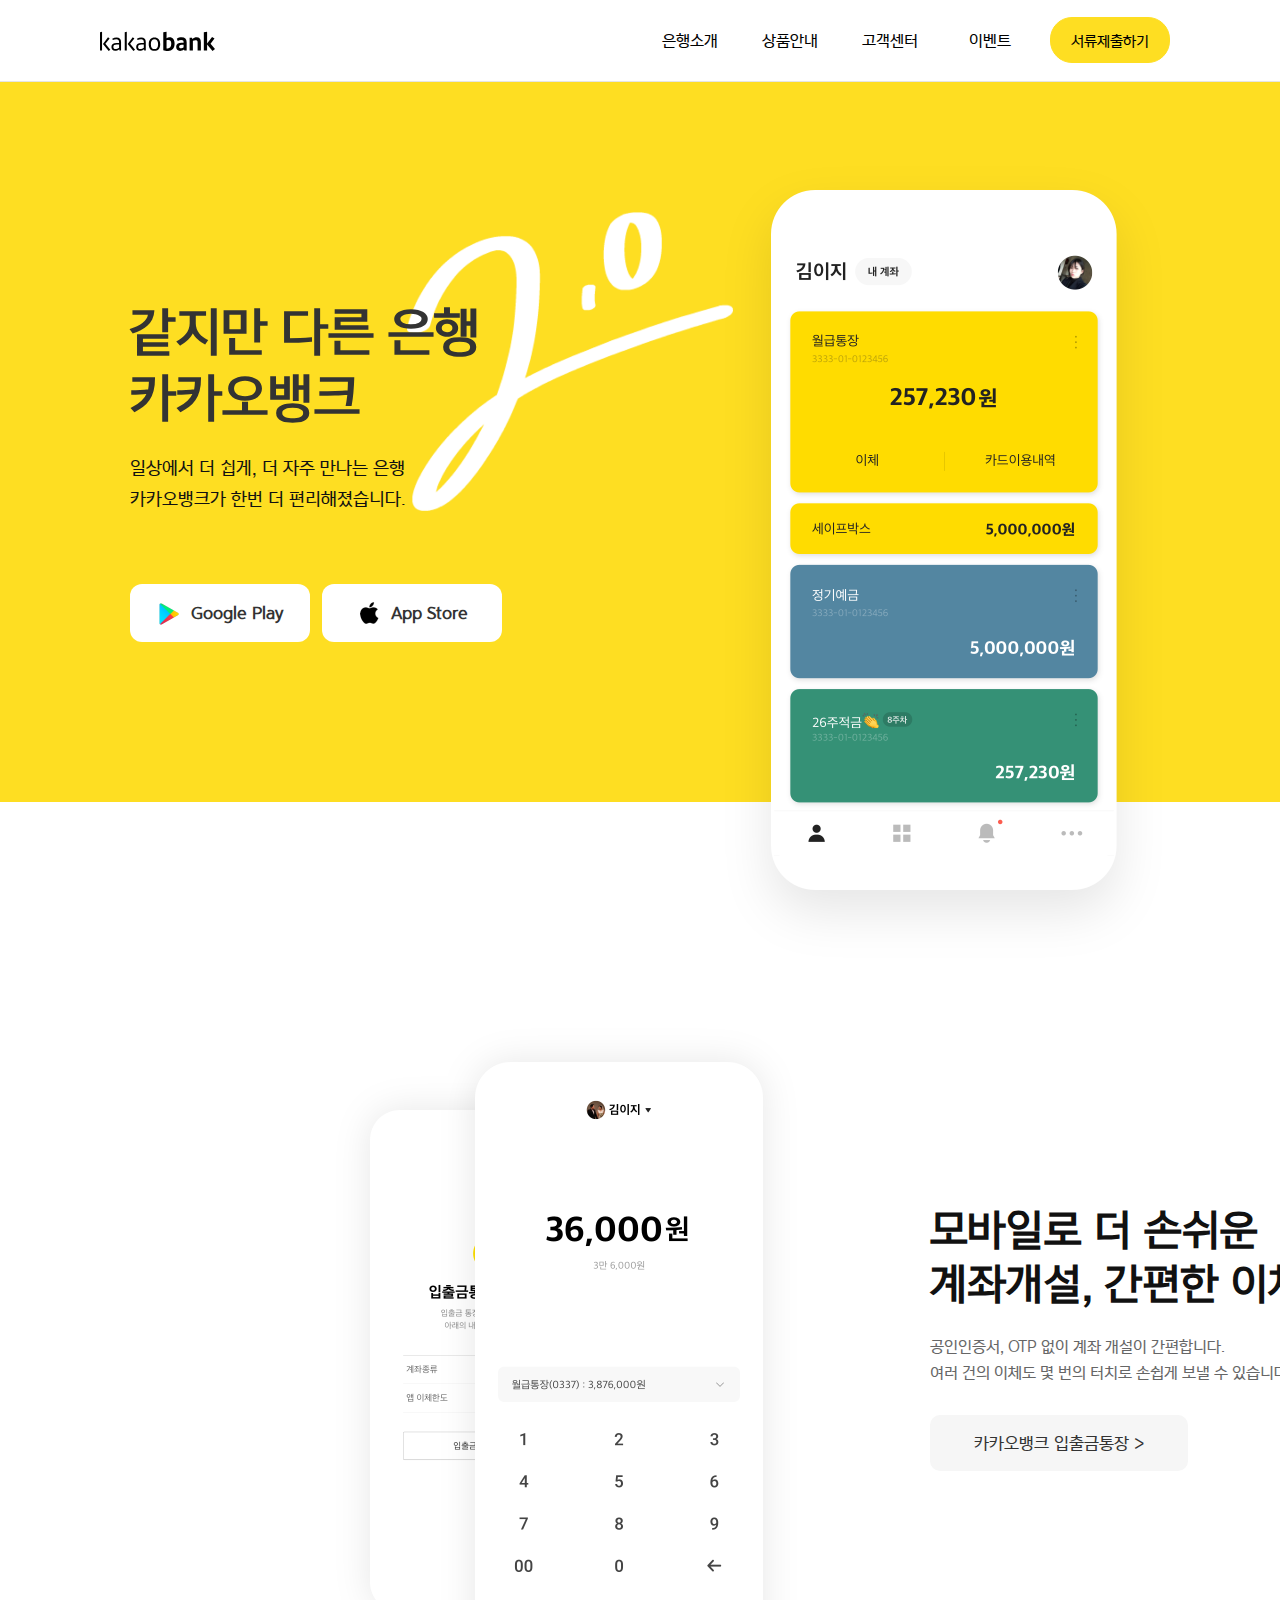
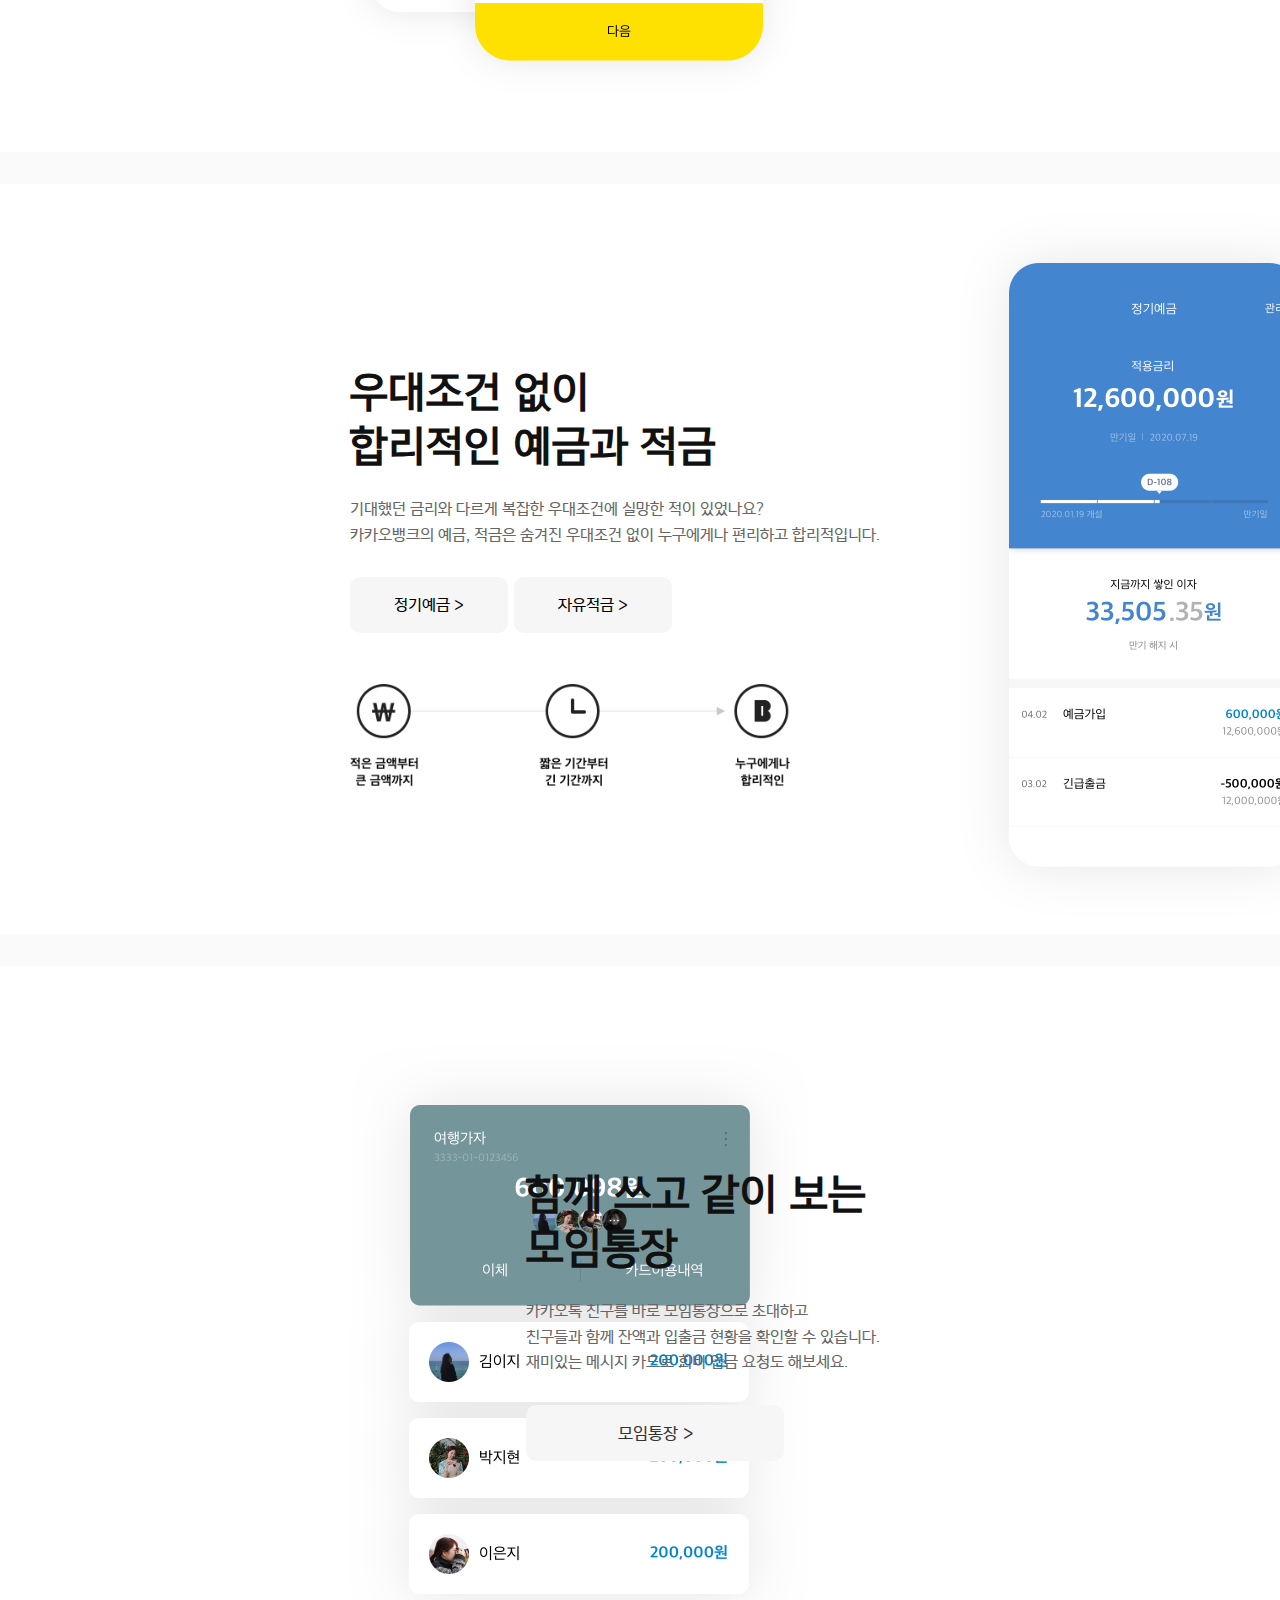
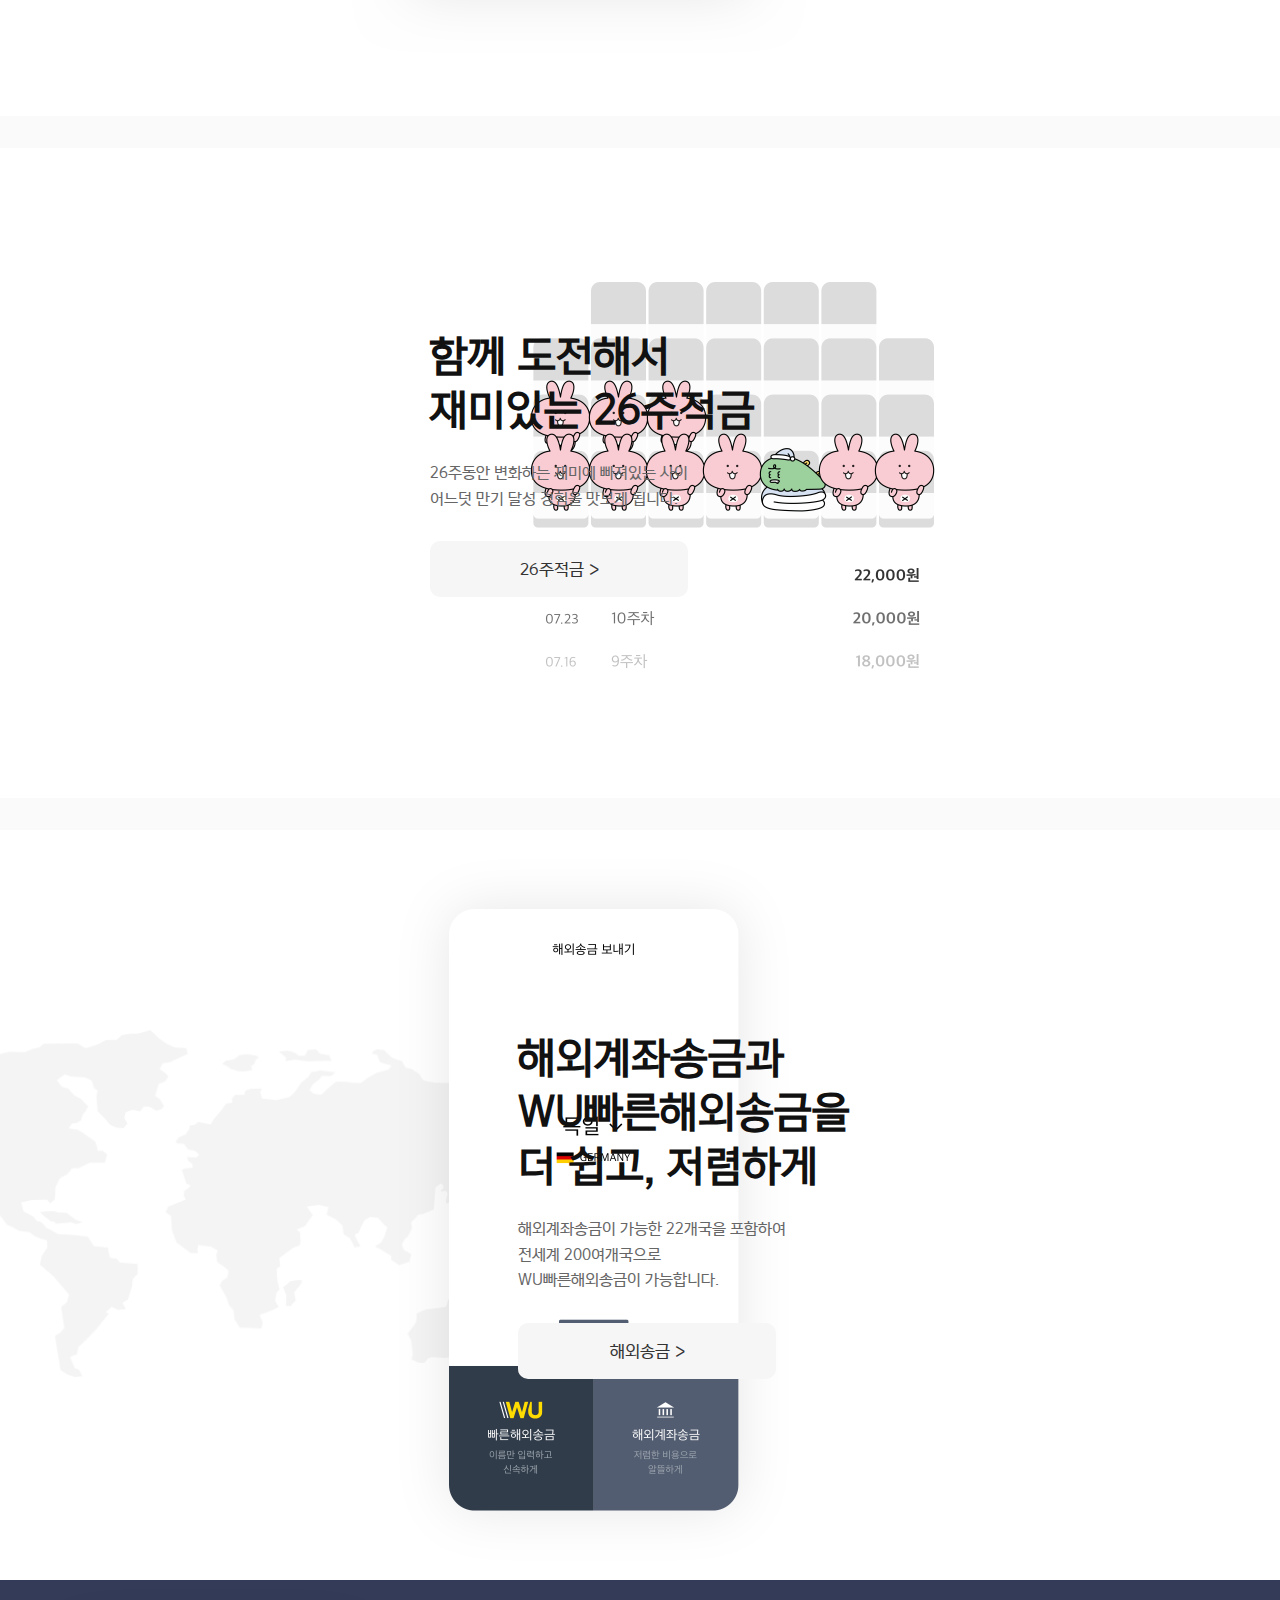
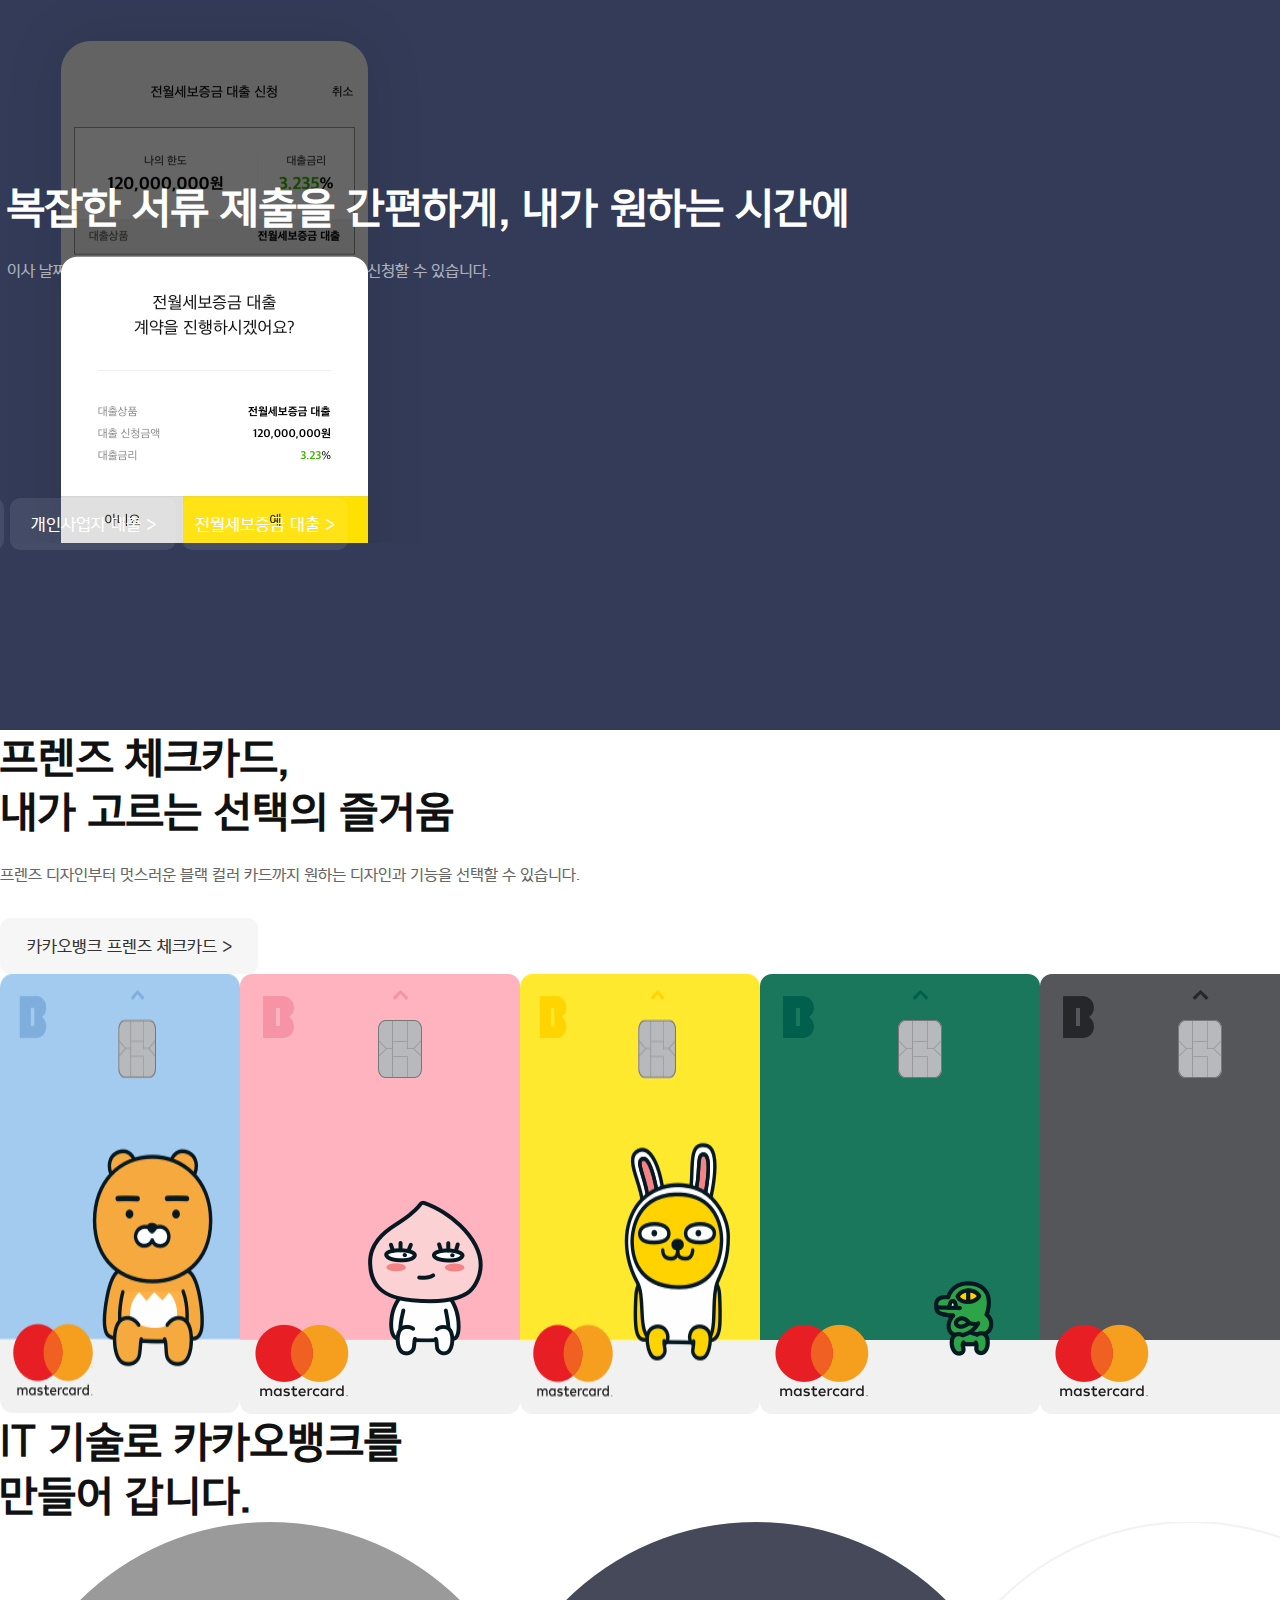
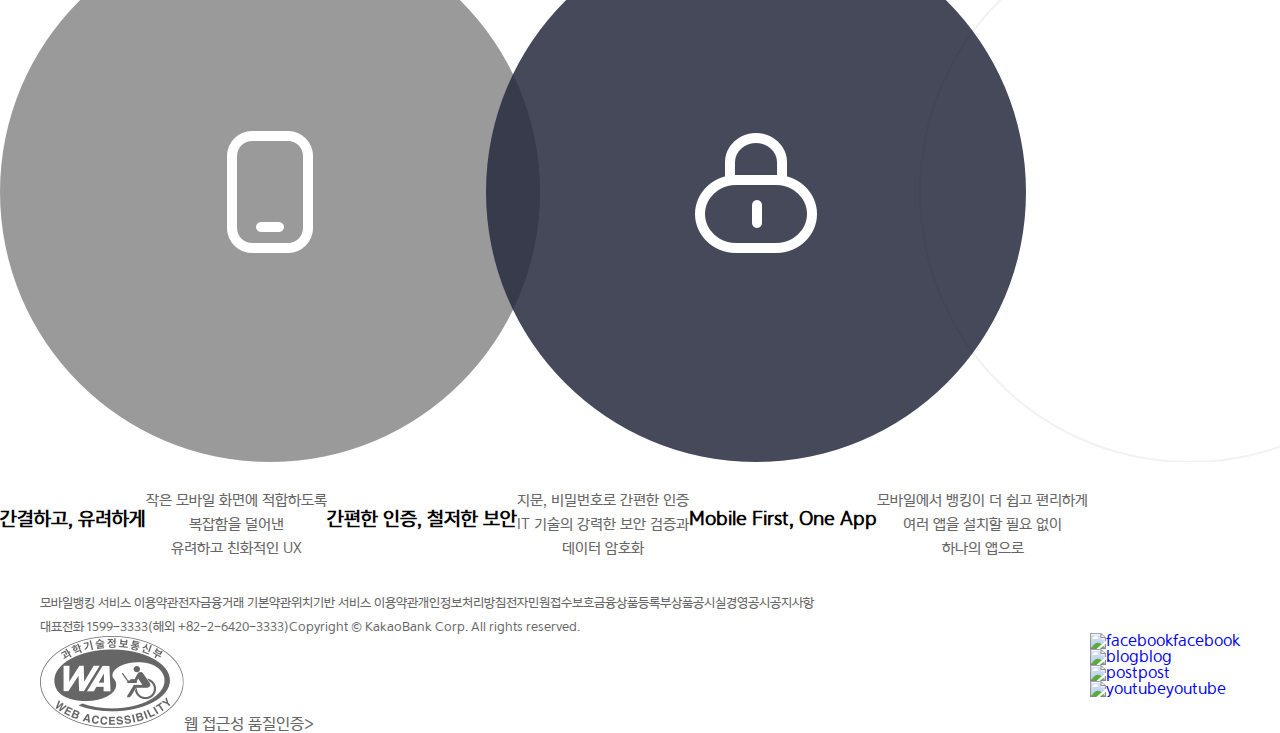
==== html/index.html @ 6266c644 "Edit intro style" ====
<!DOCTYPE html>
<html lang="ko">

<head>
  <meta charset="UTF-8" />
  <title>카카오뱅크</title>

  <meta name="author" content="H0" />
  <meta name="description" content="같지만 다른 은행 카카오뱅크" />
  <meta name="viewport"
    content="width=device-width, initial-scale=1.0, user-scalable=no, maximum-scale=1.0, minimum-scale=1.0" />
  <meta http-equiv="X-UA-Compatible" content="ie-edge" />

  <!-- http://ogp.me/ -->
  <!-- https://developer.twitter.com/en/docs/tweets/optimize-with-cards/guides/getting-started.html -->

  <link rel="icon" href="https://kakaobank.com/static/images/favicon/B16.gif" />
  <link rel="apple-touch-icon" href="https://kakaobank.com/static/images/favicon/B120.gif" />

  <link rel="stylesheet" href="../css/reset.css" />
  <link rel="stylesheet" href="../css/main.css" />
  <link rel="stylesheet" href="../css/font.css" />
</head>

<body>
  <div class="body--container">
    <!-- HEADER -->
    <header>
      <div class="header-wrap">
        <div class="menu-group">
          <div class="logo float--left">
            <a href="https://www.kakaobank.com/">kakaobank</a>
          </div>
          <ul class="main-menu float--right">
            <li>
              <a href="https://www.kakaobank.com/Corp/About/Identity">은행소개</a>
            </li>
            <li>
              <a href="https://www.kakaobank.com/products/withdrawal">상품안내</a>
            </li>
            <li>
              <a href="https://www.kakaobank.com/Help/Guide/Faq">고객센터</a>
            </li>
            <li><a href="https://www.kakaobank.com/events">이벤트</a></li>
            <li class="submit-btn"><a href="#">서류제출하기</a></li>
          </ul>
        </div>
      </div>
    </header>

    <!-- VISUAL -->

    <section class="section section-visual">
      <div class="intro">
        <div class="intro1">
          <div class="intro1-wrap">
            <img class="intro1-img" src="../img/main-bg2.png" alt="같지만 다른 은행 카카오뱅크" />
            <div class="intro1-content">
              <h2 class="intro-title">같지만 다른 은행<br />카카오뱅크</h2>
              <p class="intro-description">
                일상에서 더 쉽게, 더 자주 만나는 은행<br />카카오뱅크가 한번
                더 편리해졌습니다.
              </p>
              <div class="intro1-btn-box">
                <a target="_blank" href="https://play.google.com/store/apps/details?id=com.kakaobank.channel"><span
                    class="googleplay-icon"></span>Google Play</a>
                <a target="_blank" href="https://apps.apple.com/kr/app/id1258016944"><span
                    class="appstore-icon"></span>App Store</a>
              </div>
            </div>
          </div>
        </div>

        <div class="intro2">
          <div class="intro2-wrap">
            <img class="intro2-img" src="../img/main-withdrawal.png" alt="모바일로 더 손쉬운 계좌개설, 간편한 이체" />
            <div class="intro2-content">
              <h2 class="intro-title">
                모바일로 더 손쉬운<br />계좌개설, 간편한 이체
              </h2>
              <p class="intro-description">
                공인인증서, OTP 없이 계좌 개설이 간편합니다.<br />여러 건의
                이체도 몇 번의 터치로 손쉽게 보낼 수 있습니다.
              </p>
              <div class="info-btn">
                <a href="https://www.kakaobank.com/products/withdrawal">카카오뱅크 입출금통장 ></a>
              </div>
            </div>
          </div>
          <div class="intro-divider"></div>
        </div>

        <div class="intro3">
          <div class="intro3-wrap">
            <img class="intro3-img1" src="../img/main-savings.png" alt="우대조건 없이 합리적인 예금과 적금" />
            <img class="intro3-img2" src="../img/main-savings-money.png" alt="누구에게나 합리적인" />
            <div class="intro3-content">
              <h2 class="intro-title">우대조건 없이<br />합리적인 예금과 적금</h2>
              <p class="intro-description">
                기대했던 금리와 다르게 복잡한 우대조건에 실망한 적이 있었나요?<br />카카오뱅크의
                예금, 적금은 숨겨진 우대조건 없이 누구에게나 편리하고
                합리적입니다.
              </p>
              <div class="intro3-btn-box">
                <div class="info-btn intro3-btn">
                  <a href="https://www.kakaobank.com/products/deposit">정기예금 ></a>
                </div>
                <div class="info-btn intro3-btn">
                  <a href="https://www.kakaobank.com/products/savings">자유적금 ></a>
                </div>
              </div>
            </div>

          </div>
          <div class="intro-divider"></div>
        </div>

        <div class="intro4">
          <div class="intro4-wrap">
            <img class="intro4-img" src="../img/main-moim.png" alt="함께 쓰고 같이 보는 모임통장" />
            <div class="intro4-content">
              <h2 class="intro-title">함께 쓰고 같이 보는<br />모임통장</h2>
              <p class="intro-description">
                카카오톡 친구를 바로 모임통장으로 초대하고<br />
                친구들과 함께 잔액과 입출금 현황을 확인할 수 있습니다.<br />
                재미있는 메시지 카드로 회비 입금 요청도 해보세요.
              </p>
              <div class="info-btn">
                <a href="https://www.kakaobank.com/products/moim">모임통장 ></a>
              </div>
            </div>
          </div>
          <div class="intro-divider"></div>
        </div>

        <div class="intro5">
          <div class="intro5-wrap">
            <img class="intro5-img" src="../img/main-26weeks.png" alt="함께 도전해서 재미있는 26주적금" />
            <div class="intro5-content">
              <h2 class="intro-title">함께 도전해서<br />재미있는 26주적금</h2>
              <p class="intro-description">
                26주동안 변화하는 재미에 빠져있는 사이<br />어느덧 만기 달성
                경험을 맛보게 됩니다.
              </p>
              <div class="info-btn">
                <a href="https://www.kakaobank.com/products/savings">26주적금 ></a>
              </div>
            </div>
          </div>
          <div class="intro-divider"></div>
        </div>

        <div class="intro6">
          <div class="intro6-wrap">
            <img class="intro6-img1" src="../img/home_map.png" alt="세계지도" />
            <img class="intro6-img2" src="../img/main-foreignRemittance.png" alt="해외계좌송금" />
            <div class="intro6-content">
              <h2 class="intro-title">
                해외계좌송금과<br />WU빠른해외송금을<br />더 쉽고, 저렴하게
              </h2>
              <p class="intro-description">
                해외계좌송금이 가능한 22개국을 포함하여<br />전세계
                200여개국으로<br />
                WU빠른해외송금이 가능합니다.
              </p>
              <div class="info-btn">
                <a href="https://www.kakaobank.com/products/foreignRemittanceSend">해외송금 ></a>
              </div>
            </div>
          </div>
        </div>

        <div class="intro7">
          <div class="intro7-wrap">
            <img class="intro7-img" src="../img/main-loan.png" alt="복잡한 서류 제출을 간편하게, 내가 원하는 시간에" />
            <div class="intro7-content">
              <h2 class="intro-title">
                복잡한 서류 제출을 간편하게, 내가 원하는 시간에
              </h2>
              <p class="intro-description">
                이사 날짜가 주말이나 공휴일이어도 전월세보증금 대출을 신청할 수
                있습니다.
              </p>
              <div class="intro7-btn-box">
                <div class="info-btn intro7-btn">
                  <a href="https://www.kakaobank.com/products/creditLine">마이너스 통장대출 ></a>
                </div>
                <div class="info-btn intro7-btn">
                  <a href="https://www.kakaobank.com/products/creditLoan">신용대출 ></a>
                </div>
                <div class="info-btn intro7-btn">
                  <a href="https://www.kakaobank.com/products/sohoLoan">개인사업자 대출 ></a>
                </div>
                <div class="info-btn intro7-btn">
                  <a href="https://www.kakaobank.com/products/leaseLoan">전월세보증금 대출 ></a>
                </div>
              </div>
            </div>

          </div>
        </div>

        <div class="intro8">
          <div class="intro8-wrap">
            <div class="intro8-content">
              <h2 class="intro-title">
                프렌즈 체크카드,<br />내가 고르는 선택의 즐거움
              </h2>
              <p class="intro-description">
                프렌즈 디자인부터 멋스러운 블랙 컬러 카드까지 원하는 디자인과
                기능을 선택할 수 있습니다.
              </p>
              <div class="info-btn">
                <a href="https://www.kakaobank.com/products/checkcard">카카오뱅크 프렌즈 체크카드 ></a>
              </div>
            </div>
            <div class="intro8-img-box">
              <img class="intro8-img1" src="../img/card-1.png" alt="카카오뱅크 프렌즈 체크카드1" />
              <img class="intro8-img2" src="../img/card-2.png" alt="카카오뱅크 프렌즈 체크카드2" />
              <img class="intro8-img3" src="../img/card-3.png" alt="카카오뱅크 프렌즈 체크카드3" />
              <img class="intro8-img4" src="../img/card-4.png" alt="카카오뱅크 프렌즈 체크카드4" />
              <img class="intro8-img5" src="../img/card-5.png" alt="카카오뱅크 프렌즈 체크카드5" />
            </div>
          </div>
        </div>

        <div class="intro9">
          <h2 class="intro-title">
            IT 기술로 카카오뱅크를<br />만들어 갑니다.
          </h2>
          <img src="../img/home_it.png" alt="카카오뱅크 IT 기술" />
          <div class="intro9-content">
            <h3 class="intro-subtitle">간결하고, 유려하게</h3>
            <p>
              작은 모바일 화면에 적합하도록<br />복잡함을 덜어낸<br />유려하고
              친화적인 UX
            </p>
            <h3 class="intro-subtitle">간편한 인증, 철저한 보안</h3>
            <p>
              지문, 비밀번호로 간편한 인증<br />IT 기술의 강력한 보안
              검증과<br />데이터 암호화
            </p>
            <h3 class="intro-subtitle">Mobile First, One App</h3>
            <p>
              모바일에서 뱅킹이 더 쉽고 편리하게<br />여러 앱을 설치할 필요
              없이<br />하나의 앱으로
            </p>
          </div>
        </div>
      </div>
    </section>

    <!-- FOOTER -->
    <footer class="section">
      <div class="inner">
        <ul class="policy">
          <li>
            <a href="https://www.kakaobank.com/Corp/Policy/Service">모바일뱅킹 서비스 이용약관</a>
          </li>
          <li>
            <a href="https://www.kakaobank.com/Corp/Policy/EBanking">전자금융거래 기본약관</a>
          </li>
          <li>
            <a href="https://www.kakaobank.com/Corp/Policy/LocationService">위치기반 서비스 이용약관</a>
          </li>
          <li>
            <a href="https://www.kakaobank.com/Corp/Policy/Privacy/ManagementPolicy">개인정보처리방침</a>
          </li>
          <li>
            <a href="https://www.kakaobank.com/Help/ConsumerProtection/OnlineComplaints/Ask">전자민원접수</a>
          </li>
          <li>
            <a href="https://www.kakaobank.com/Corp/Policy/ProtectedFinancial">보호금융상품등록부</a>
          </li>
          <li>
            <a href="https://www.kakaobank.com/Help/Documents/ProductDeclaration/Manual">상품공시실</a>
          </li>
          <li>
            <a href="https://www.kakaobank.com/Corp/IR/Announcement/Business/pages/1">경영공시</a>
          </li>
          <li>
            <a href="https://www.kakaobank.com/Corp/News/Notices/pages/1">공지사항</a>
          </li>
        </ul>
        <ul class="contact">
          <li>대표전화 1599-3333</li>
          <li>(해외 +82-2-6420-3333)</li>
          <li>Copyright © KakaoBank Corp. All rights reserved.</li>
        </ul>

        <img src="../img/webaccessibility.png" alt="웹 접근성 품질인증" />웹
        접근성 품질인증>

        <div class="access-sns float--right">
          <ul class="access">
            <li>
              <a href="https://www.facebook.com/kakaobank.official"><img src="" alt="facebook" />facebook</a>
            </li>
            <li>
              <a href="https://blog.kakaobank.com/"><img src="" alt="blog" />blog</a>
            </li>
            <li>
              <a href="https://post.naver.com/my.nhn?memberNo=37255644&navigationType=push"><img src=""
                  alt="post" />post</a>
            </li>
            <li>
              <a href="https://www.youtube.com/kakaobank"><img src="" alt="youtube" />youtube</a>
            </li>
        </div>
        </ul>
      </div>
    </footer>
  </div>
</body>

</html>
---- css/main.css ----
/* COMMON */
html,
body {
    font-family: "Yoon 윤고딕", "sans-serif";
}

.body--container {
    font-size: 15px;
    font-weight: 400;
    color: #666;
}

a {
    text-decoration: none;
    cursor: pointer;
}

a:hover {
    text-decoration: underline;
}

/* FLOAT */

.float--left {
    float: left;
}

.float--right {
    float: right;
}

/* SECTION & INNER */
.section {
    position: relative;
}

.section .inner {
    max-width: 1200px;
    margin: 0 auto;
    box-sizing: border-box;
    position: relative;
}

/* BUTTON */

.info-btn a {
    background-color: #f6f6f6;
    width: 258px;
    height: 56px;
    font-size: 16px;
    line-height: 56px;
    border-radius: 10px;
    display: flex;
    align-items: center;
    justify-content: center;
    margin-top: 30px;
}

/* HEADER */
header {
    width: 100%;
    background: #fff;
    height: 81px;
    border-bottom: 1px solid rgba(0, 0, 0, 0.1);
}

header .header-wrap {
    height: 80px;
    width: 1080px;
    margin: 0 auto;
}

header .menu-group {}

header .logo {
    line-height: 80px;
}

header .logo a {
    background: url("../img/logo_black.svg") no-repeat;
    display: inline-block;
    width: 116px;
    height: 20px;
    font-size: 0;
    text-indent: -9999px;
    vertical-align: middle;
}

header .main-menu {
    display: flex;
    align-items: center;
    line-height: 44px;
    font-size: 15px;
    vertical-align: middle;
}

.main-menu li {
    display: block;
    padding: 0 10px;
    line-height: 80px;
    min-width: 80px;
    box-sizing: border-box;
    display: inline-block;
    margin: 0 10px;
    font-size: 15px;
    text-align: center;
}

.main-menu li a {
    color: #000;
    vertical-align: middle;
}

.main-menu li.submit-btn {
    display: inline-block;
    line-height: 44px;
    height: 46px;
    font-size: 14px;
    border-radius: 22px;
    padding: 0 20px;
    background: #fede22;
    border: 1px solid #fede22;
}

.main-menu li a:hover {
    text-decoration: underline;
}

/* VISUAL COMMON*/
.section-visual {}

.intro {}

.intro h2 {
    font-size: 40px;
    font-weight: bold;
    line-height: 1.35;
    color: #111;
}

.intro h3 {
    display: block;
    margin: 45px 0 17px;
    font-size: 18px;
    color: #000;
    font-weight: bold;
    text-align: center;
}

.intro p {
    margin-top: 24px;
    font-size: 15px;
    font-weight: 400;
    line-height: 1.7;
    color: #666;
}

.intro a {
    color: #333;
}

.intro-divider {
    width: 100%;
    height: 32px;
    background-color: #fafafa;
}

/* INTRO 1 */

.intro .intro1 {
    background-color: #fede22;
}

.intro .intro1 .intro1-wrap {
    position: relative;
    width: 1200px;
    height: 720px;
    margin: 0 auto;
}

.intro .intro1-img {
    width: 100%;
}

.intro .intro1 .intro1-wrap .intro1-content {
    position: absolute;
    top: 215px;
    left: 90px;
}

.intro .intro1 .intro1-wrap .intro1-content h2 {
    font-size: 49px;
    line-height: 1.35;
    color: #333;
}

.intro .intro1 .intro1-wrap .intro1-content p {
    font-size: 17px;
    line-height: 1.8;
    color: #111;
}

.intro .intro1 .intro1-wrap .intro1-content .intro1-btn-box {
    display: flex;
    margin-top: 70px;
}

.intro .intro1 .intro1-wrap .intro1-content .intro1-btn-box a {
    width: 178px;
    height: 56px;
    border: 1px solid rgba(255, 255, 255, 0.3);
    border-radius: 12px;
    font-size: 16.2px;
    font-weight: bold;
    line-height: 56px;
    color: #333;
    background: #fff;
    text-align: center;
}

.intro .intro1 .intro1-wrap .intro1-content .intro1-btn-box a:nth-of-type(1) {
    margin-right: 12px;
}

.intro .intro1 .intro1-wrap .intro1-content .intro1-btn-box a .googleplay-icon,
.intro .intro1 .intro1-wrap .intro1-content .intro1-btn-box a .appstore-icon {
    display: inline-block;
    background-image: url("../img/img_kabang_sprite.png");
    background-size: 420px 390px;
    width: 24px;
    height: 24px;
    vertical-align: middle;
    margin: -2px 10px 0 0;
}

.intro .intro1 .intro1-wrap .intro1-content .intro1-btn-box a .googleplay-icon {
    background-position: -341px -292px;
}

.intro .intro1 .intro1-wrap .intro1-content .intro1-btn-box a .appstore-icon {
    background-position: -371px -292px;
    margin-top: -4px;
}

/* INTRO 2 */

.intro .intro2 {
    background-color: #fff;
    margin-top: 200px;
}

.intro .intro2-wrap {
    position: relative;
    width: 100%;
    height: 750px;
}

.intro .intro2-img {
    width: 473px;
    height: 678px;
    position: relative;
    left: 330px;
    top: 20px;
}

.intro .intro2-content {
    position: relative;
    top: -480px;
    left: 930px;
}

/* INTRO 3 */

.intro .intro3 {
    background-color: #fff;
}

.intro .intro3-wrap {
    position: relative;
    width: 100%;
    height: 750px;
}

.intro .intro3-img1 {
    position: absolute;
    width: 409px;
    height: 722px;
    top: 20px;
    left: 950px;
}

.intro .intro3-img2 {
    position: absolute;
    width: 440px;
    left: 350px;
    top: 500px;
}

.intro .intro3-content {
    position: absolute;
    top: 180px;
    left: 350px;
}

.intro3-btn-box {
    display: flex;
}

.intro3-btn a {
    width: 158px;
    height: 56px;
    margin-right: 6px;
    border-radius: 10px;
    background-color: #f6f6f6;
    font-size: 15px;
    line-height: 56px;
    color: #000;
    text-align: center;
}

/* INTRO 4 */

.intro .intro4 {
    background-color: #fff;
}

.intro .intro4-wrap {
    position: relative;
    width: 100%;
    height: 750px;
}

.intro .intro4-img {
    position: absolute;
    width: 459px;
    height: 607px;
    top: 80px;
    left: 350px;
}

.intro .intro4-content {
    position: absolute;
    right: 400px;
    top: 200px;
}

/* INTRO 5 */

.intro .intro5 {
    background-color: #fff;
}

.intro .intro5-wrap {
    position: relative;
    width: 100%;
    height: 650px;
}

.intro .intro5-img {
    position: absolute;
    width: 492px;
    height: 408px;
    right: 300px;
    top: 130px;
}

.intro .intro5-content {
    position: absolute;
    left: 430px;
    top: 180px;
}


/* INTRO 6 */

.intro .intro6 {
    background-color: #fff;
}

.intro .intro6-wrap {
    position: relative;
    width: 100%;
    height: 750px;
}

.intro .intro6-img1 {
    position: absolute;
    width: 650px;
    top: 200px;
    left: -120px;
}

.intro .intro6-img2 {
    position: absolute;
    width: 408px;
    height: 715px;
    left: 390px;
    top: 20px;
}

.intro .intro6-content {
    position: absolute;
    top: 200px;
    right: 430px;
}

/* INTRO 7 */

.intro .intro7 {
    background-color: #333b58;
}

.intro .intro7-wrap {
    position: relative;
    width: 100%;
    height: 750px;
}

.intro .intro7-img {
    position: absolute;
    width: 429px;
    height: 563px;
}

.intro .intro7-content {
    position: absolute;
    top: 200px;
    right: 430px;
}

.intro .intro7-content h2 {
    color: #fff;
    font-weight: 600;
    font-size: 40px;
    line-height: 1.35;
}

.intro .intro7-content p {
    color: #fff;
    font-weight: 200;
    opacity: 60%;
    margin-top: 24px;
    font-size: 15px;
}

.intro .intro7-btn-box {
    display: flex;
    position: absolute;
    top: 288px;
    width: 688px;
    margin-left: -347px;
}

.intro .intro7-btn a {
    width: 166px;
    height: 52px;
    border-radius: 10px;
    background-color: rgba(255, 255, 255, 0.09);
    margin-left: 6px;
    font-size: 16px;
    line-height: 51px;
    color: #fff;
    text-align: cente
}




/* INTRO 8 */

.intro .intro8 {}

.intro .intro8-wrap {}

.intro .intro8-content {}

.intro .intro8-img-box {
    display: flex;
}

.intro .intro8-img1,
.intro8-img2,
.intro8-img3,
.intro8-img4,
.intro8-img5 {
    width: 280px;
}

/* INTRO 9 */

.intro .intro9-content {
    display: flex;
}

.intro .intro9 .intro-subtitle {
    display: block;
}

.intro .intro9 p {
    display: block;
    font-size: 14px;
    line-height: 24px;
    text-align: center;
    color: #666;
    font-weight: 200;
}

/* FOOTER */
.policy {
    display: flex;
    font-size: 12px;
}

.policy li {
    display: block;
    padding: 37px 0 12px;
    color: #666;
    font-size: 12px;
    border-right: #d8d8d8;
}

.policy li a {
    color: #666;
}

.contact {
    display: flex;
    color: #666;
    font-size: 12px;
}

.contact li {
    display: block;
}

.access {}

.access li {
    display: flex;
}

.access .access-sns {
    display: block;
    font-size: 0;
}
---- css/font.css ----
@font-face {
    font-family: "Yoon 윤고딕";
    font-display: swap;
    src: local("Yoon 윤고딕"), local("YoonGothicPro750"),
        url("/fonts/YoonGothicPro750.woff") format("woff"),
        url("/fonts/YoonGothicPro720.woff") format("woff");
}
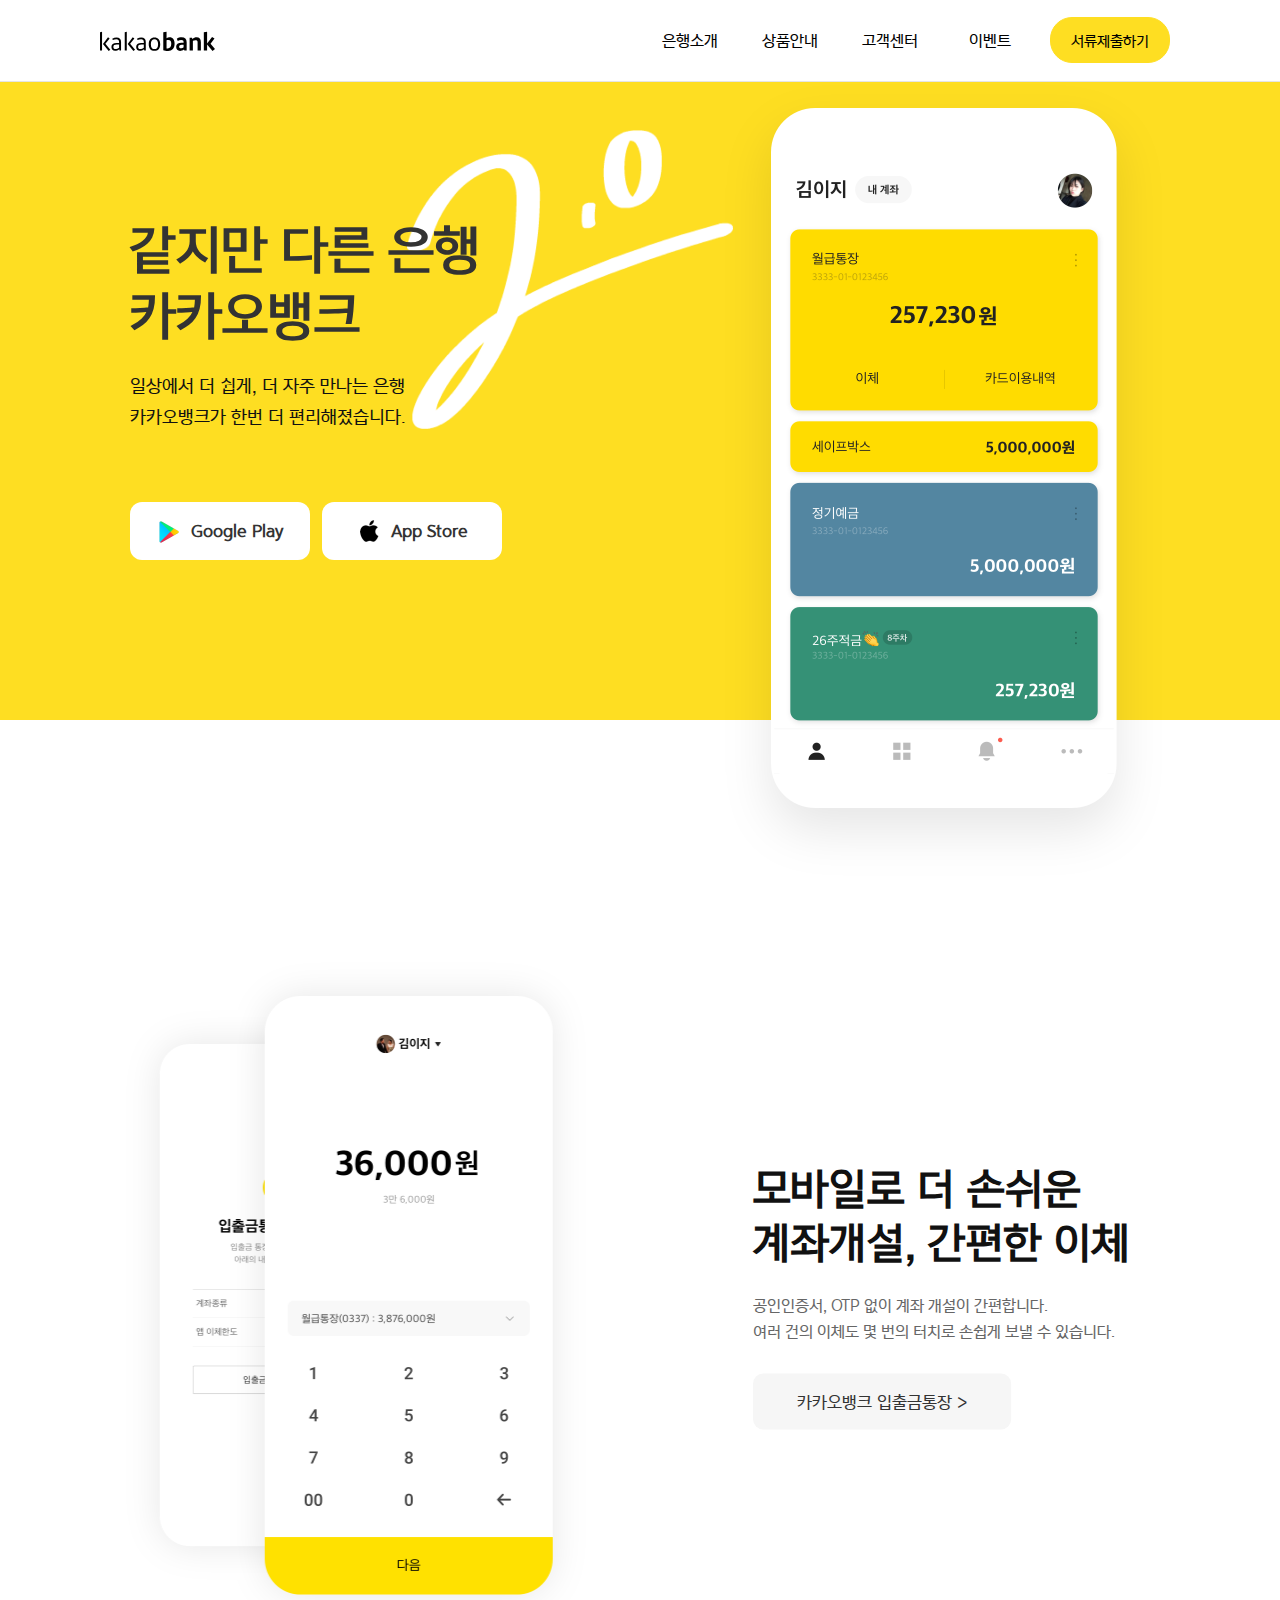
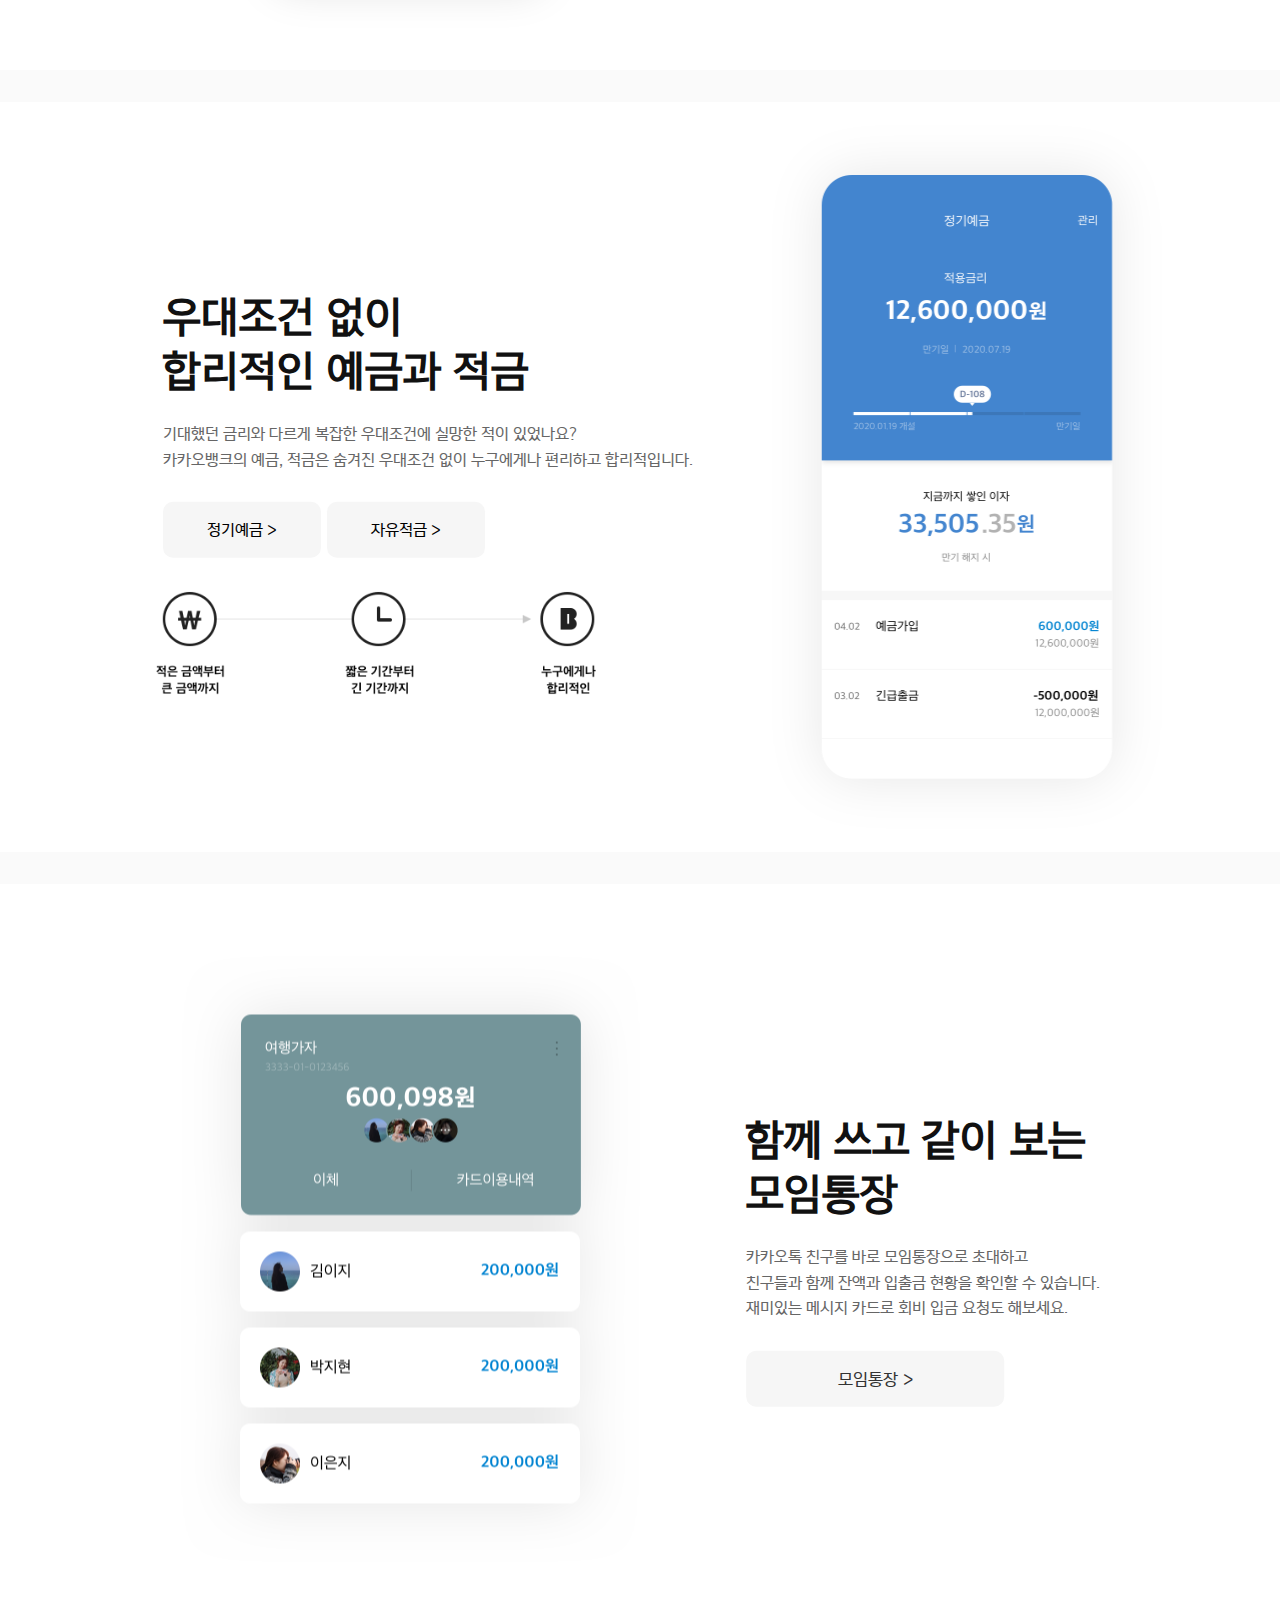
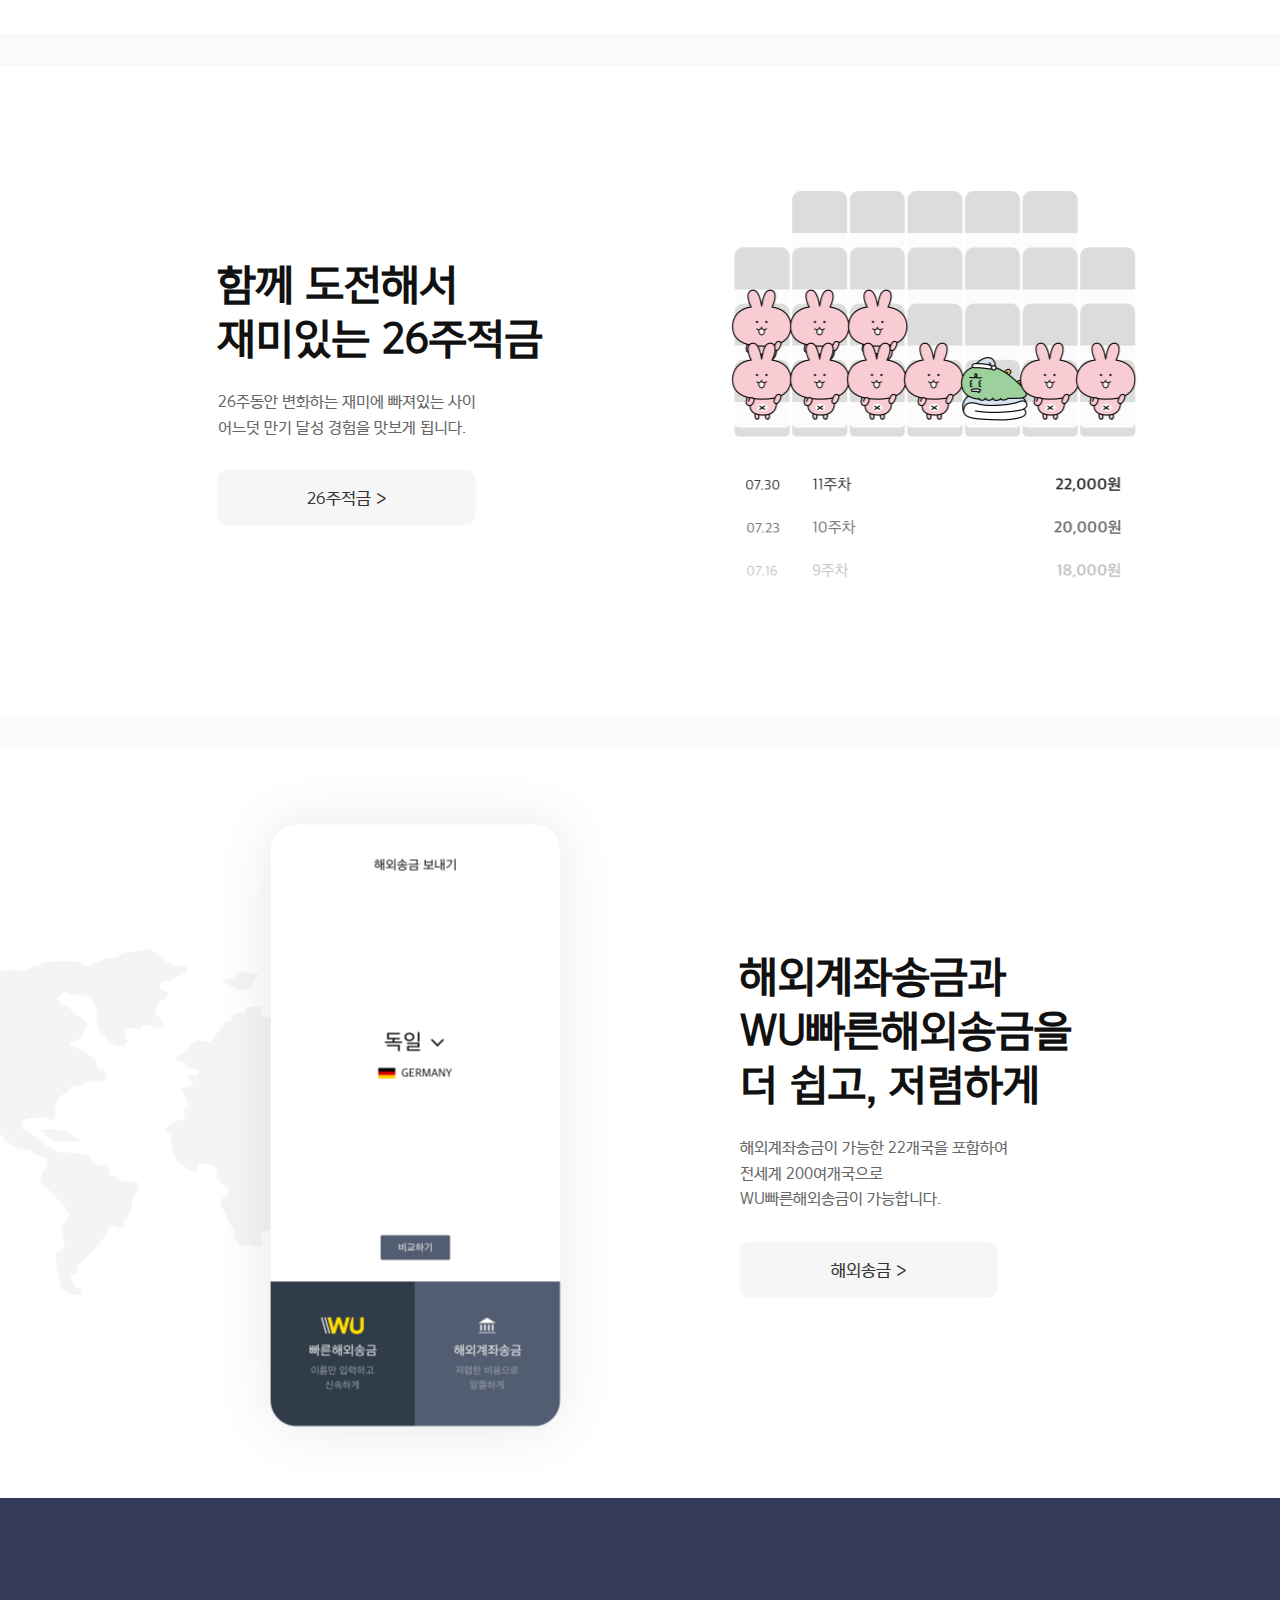
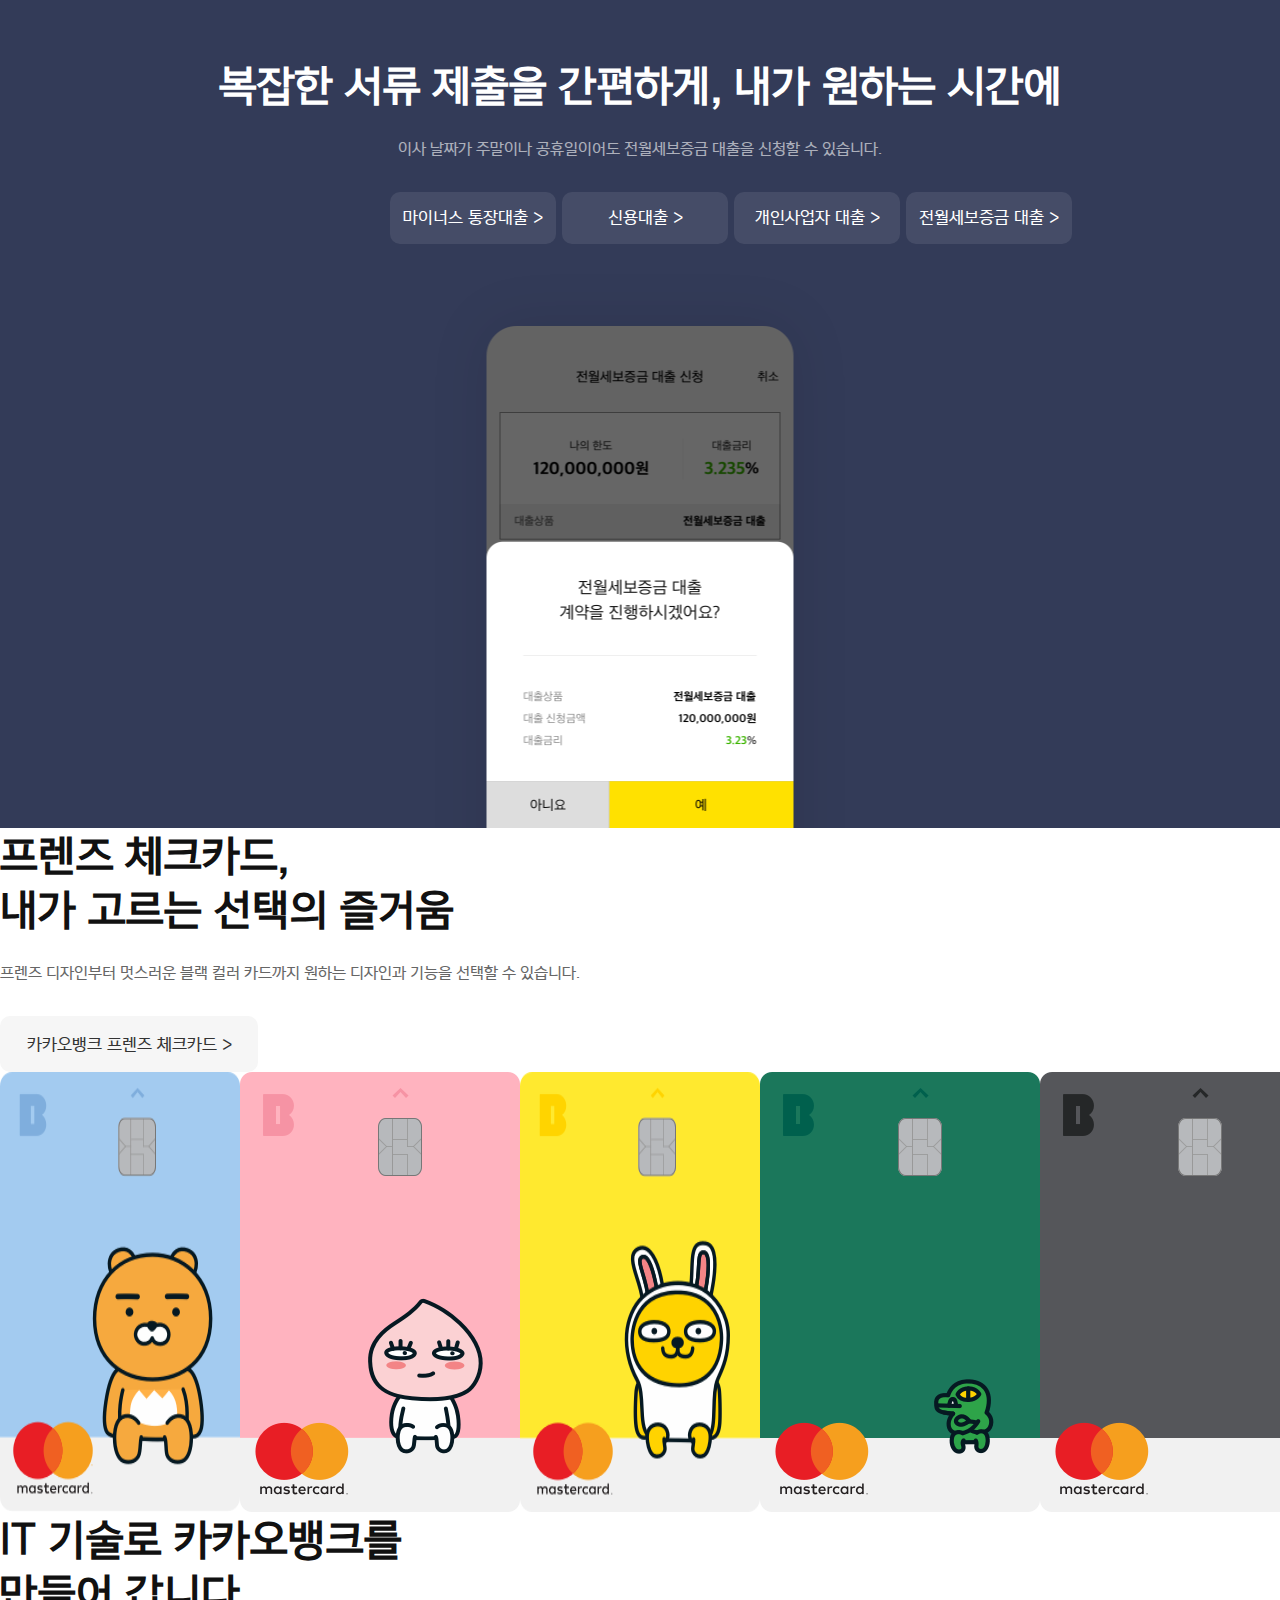
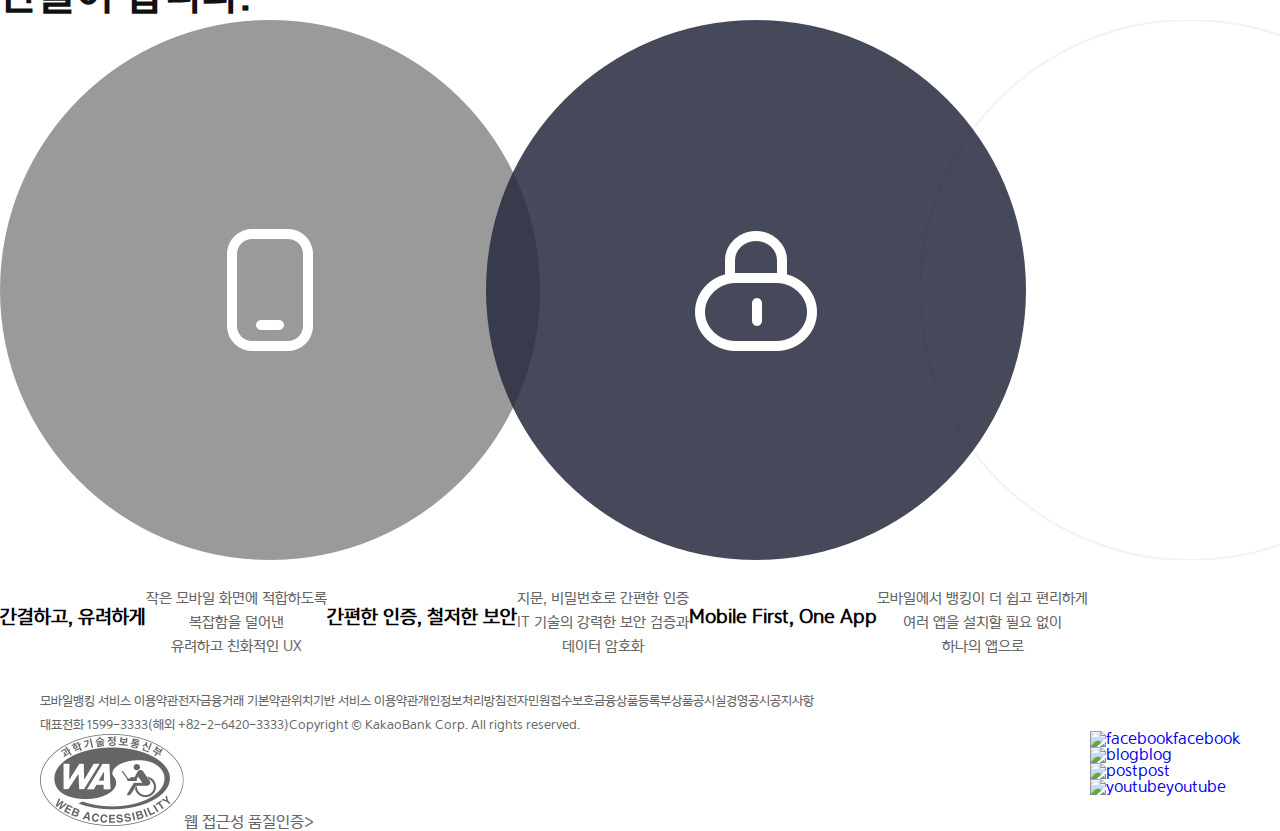
==== commit 58bc0c17: "Add style intro8" ====
--- a/html/index.html
+++ b/html/index.html
@@ -225,26 +225,28 @@
         </div>
 
         <div class="intro9">
-          <h2 class="intro-title">
-            IT 기술로 카카오뱅크를<br />만들어 갑니다.
-          </h2>
-          <img src="../img/home_it.png" alt="카카오뱅크 IT 기술" />
-          <div class="intro9-content">
-            <h3 class="intro-subtitle">간결하고, 유려하게</h3>
-            <p>
-              작은 모바일 화면에 적합하도록<br />복잡함을 덜어낸<br />유려하고
-              친화적인 UX
-            </p>
-            <h3 class="intro-subtitle">간편한 인증, 철저한 보안</h3>
-            <p>
-              지문, 비밀번호로 간편한 인증<br />IT 기술의 강력한 보안
-              검증과<br />데이터 암호화
-            </p>
-            <h3 class="intro-subtitle">Mobile First, One App</h3>
-            <p>
-              모바일에서 뱅킹이 더 쉽고 편리하게<br />여러 앱을 설치할 필요
-              없이<br />하나의 앱으로
-            </p>
+          <div class="intro9-wrap">
+            <h2 class="intro-title">
+              IT 기술로 카카오뱅크를<br />만들어 갑니다.
+            </h2>
+            <img class="intro9-img" src="../img/home_it.png" alt="카카오뱅크 IT 기술" />
+            <div class="intro9-content">
+              <h3 class="intro-subtitle">간결하고, 유려하게</h3>
+              <p>
+                작은 모바일 화면에 적합하도록<br />복잡함을 덜어낸<br />유려하고
+                친화적인 UX
+              </p>
+              <h3 class="intro-subtitle">간편한 인증, 철저한 보안</h3>
+              <p>
+                지문, 비밀번호로 간편한 인증<br />IT 기술의 강력한 보안
+                검증과<br />데이터 암호화
+              </p>
+              <h3 class="intro-subtitle">Mobile First, One App</h3>
+              <p>
+                모바일에서 뱅킹이 더 쉽고 편리하게<br />여러 앱을 설치할 필요
+                없이<br />하나의 앱으로
+              </p>
+            </div>
           </div>
         </div>
       </div>
--- a/css/main.css
+++ b/css/main.css
@@ -58,6 +58,10 @@
 
 /* HEADER */
 header {
+    position: fixed;
+    left: 0;
+    top: 0;
+    z-index: 1000;
     width: 100%;
     background: #fff;
     height: 81px;
@@ -127,7 +131,9 @@
 }
 
 /* VISUAL COMMON*/
-.section-visual {}
+.section-visual {
+    min-width: 1200px;
+}
 
 .intro {}
 
@@ -258,15 +264,17 @@
 .intro .intro2-img {
     width: 473px;
     height: 678px;
-    position: relative;
-    left: 330px;
-    top: 20px;
+    position: absolute;
+    transform: translate(-10%, -50%);
+    top: 50%;
+    right: 50%;
 }
 
 .intro .intro2-content {
-    position: relative;
-    top: -480px;
-    left: 930px;
+    position: absolute;
+    transform: translate(30%, -50%);
+    top: 50%;
+    left: 50%;
 }
 
 /* INTRO 3 */
@@ -285,21 +293,24 @@
     position: absolute;
     width: 409px;
     height: 722px;
-    top: 20px;
-    left: 950px;
+    transform: translate(30%, -50%);
+    top: 50%;
+    left: 50%;
 }
 
 .intro .intro3-img2 {
     position: absolute;
     width: 440px;
-    left: 350px;
-    top: 500px;
+    transform: translate(-10%, 110%);
+    top: 50%;
+    right: 50%;
 }
 
 .intro .intro3-content {
     position: absolute;
-    top: 180px;
-    left: 350px;
+    transform: translate(10%, -70%);
+    top: 50%;
+    right: 50%;
 }
 
 .intro3-btn-box {
@@ -334,14 +345,16 @@
     position: absolute;
     width: 459px;
     height: 607px;
-    top: 80px;
-    left: 350px;
+    transform: translate(0%, -50%);
+    top: 50%;
+    right: 50%;
 }
 
 .intro .intro4-content {
     position: absolute;
-    right: 400px;
-    top: 200px;
+    transform: translate(30%, -50%);
+    top: 50%;
+    left: 50%;
 }
 
 /* INTRO 5 */
@@ -360,16 +373,17 @@
     position: absolute;
     width: 492px;
     height: 408px;
-    right: 300px;
-    top: 130px;
+    transform: translate(10%, -50%);
+    top: 50%;
+    left: 50%;
 }
 
 .intro .intro5-content {
     position: absolute;
-    left: 430px;
-    top: 180px;
-}
-
+    transform: translate(-30%, -50%);
+    top: 50%;
+    right: 50%;
+}
 
 /* INTRO 6 */
 
@@ -394,14 +408,16 @@
     position: absolute;
     width: 408px;
     height: 715px;
-    left: 390px;
-    top: 20px;
+    transform: translate(-5%, -50%);
+    top: 50%;
+    right: 50%;
 }
 
 .intro .intro6-content {
     position: absolute;
-    top: 200px;
-    right: 430px;
+    transform: translate(30%, -50%);
+    top: 50%;
+    left: 50%;
 }
 
 /* INTRO 7 */
@@ -413,19 +429,21 @@
 .intro .intro7-wrap {
     position: relative;
     width: 100%;
-    height: 750px;
+    height: 930px;
 }
 
 .intro .intro7-img {
     position: absolute;
     width: 429px;
     height: 563px;
+    transform: translateX(-50%);
+    bottom: 0;
+    left: 50%;
 }
 
 .intro .intro7-content {
-    position: absolute;
-    top: 200px;
-    right: 430px;
+    text-align: center;
+    padding-top: 160px;
 }
 
 .intro .intro7-content h2 {
@@ -446,9 +464,7 @@
 .intro .intro7-btn-box {
     display: flex;
     position: absolute;
-    top: 288px;
-    width: 688px;
-    margin-left: -347px;
+    left: 30%;
 }
 
 .intro .intro7-btn a {
@@ -460,11 +476,8 @@
     font-size: 16px;
     line-height: 51px;
     color: #fff;
-    text-align: cente
-}
-
-
-
+    text-align: cente;
+}
 
 /* INTRO 8 */
 
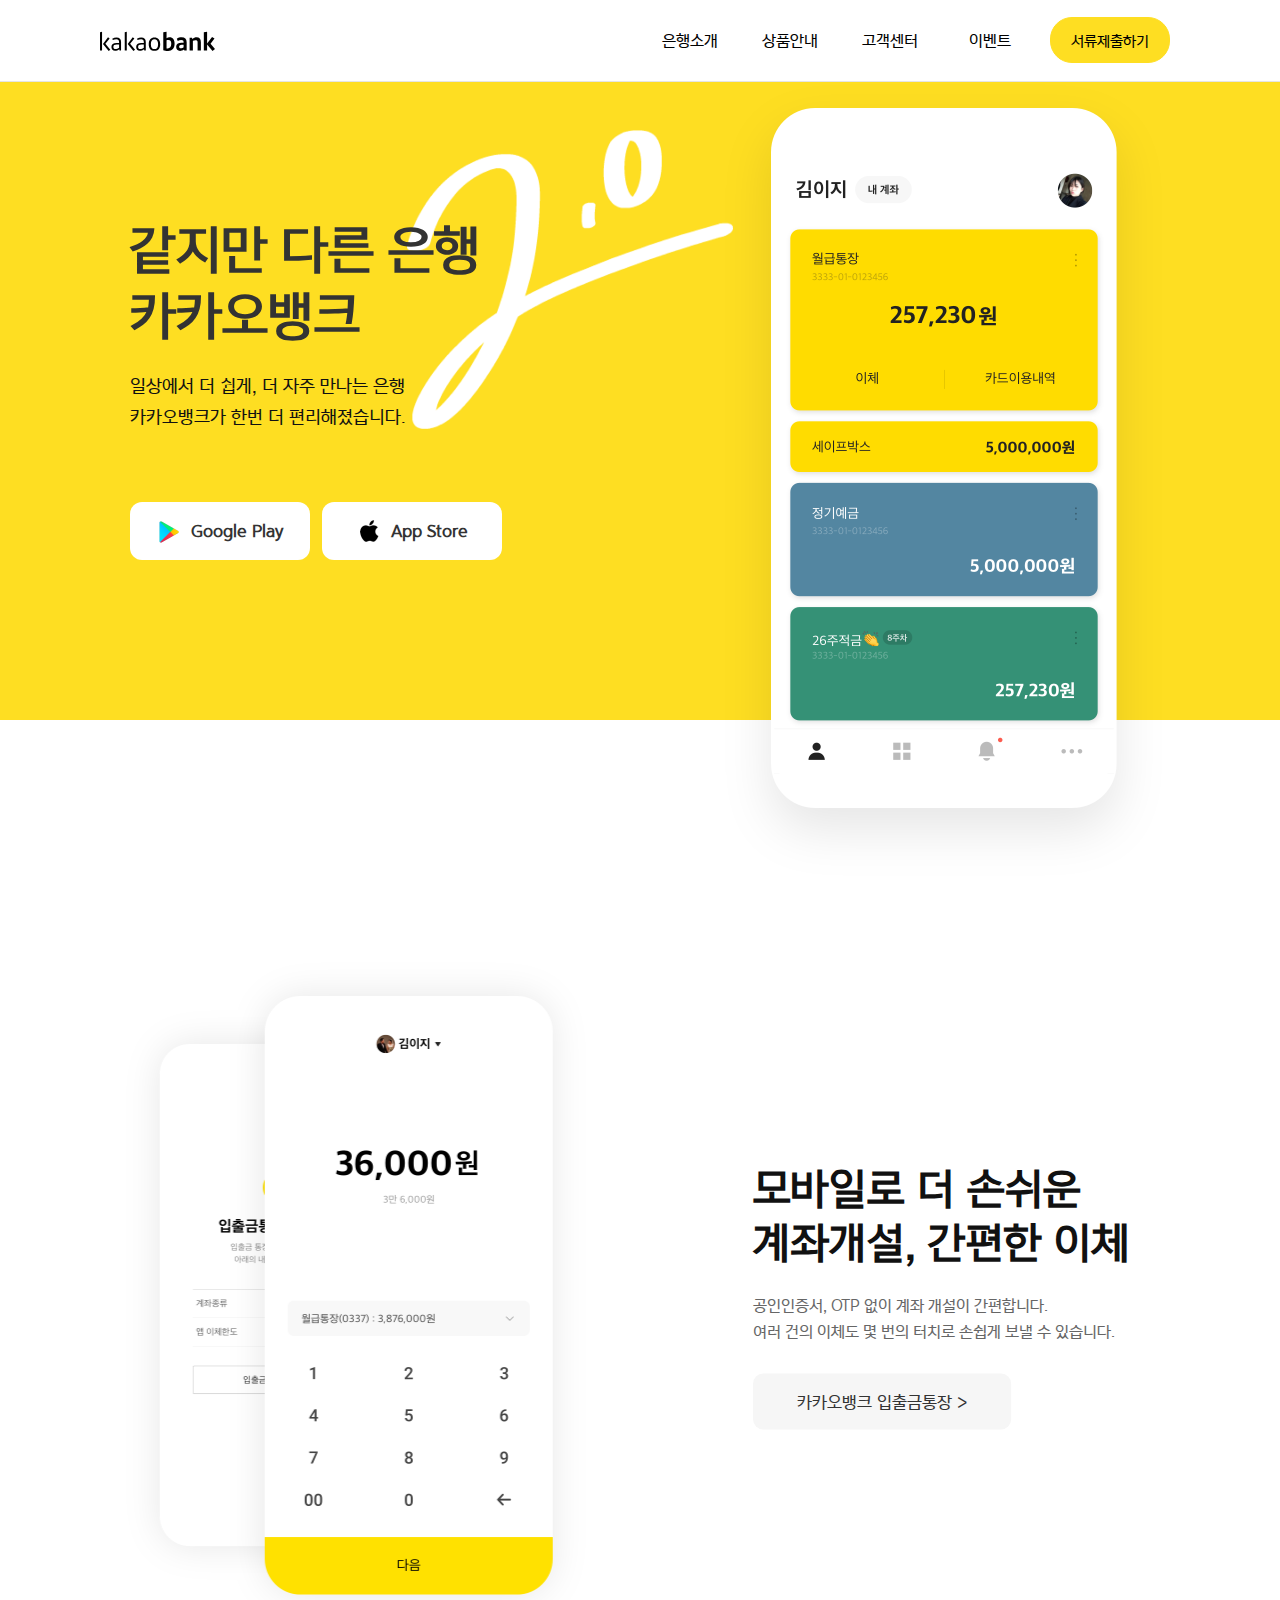
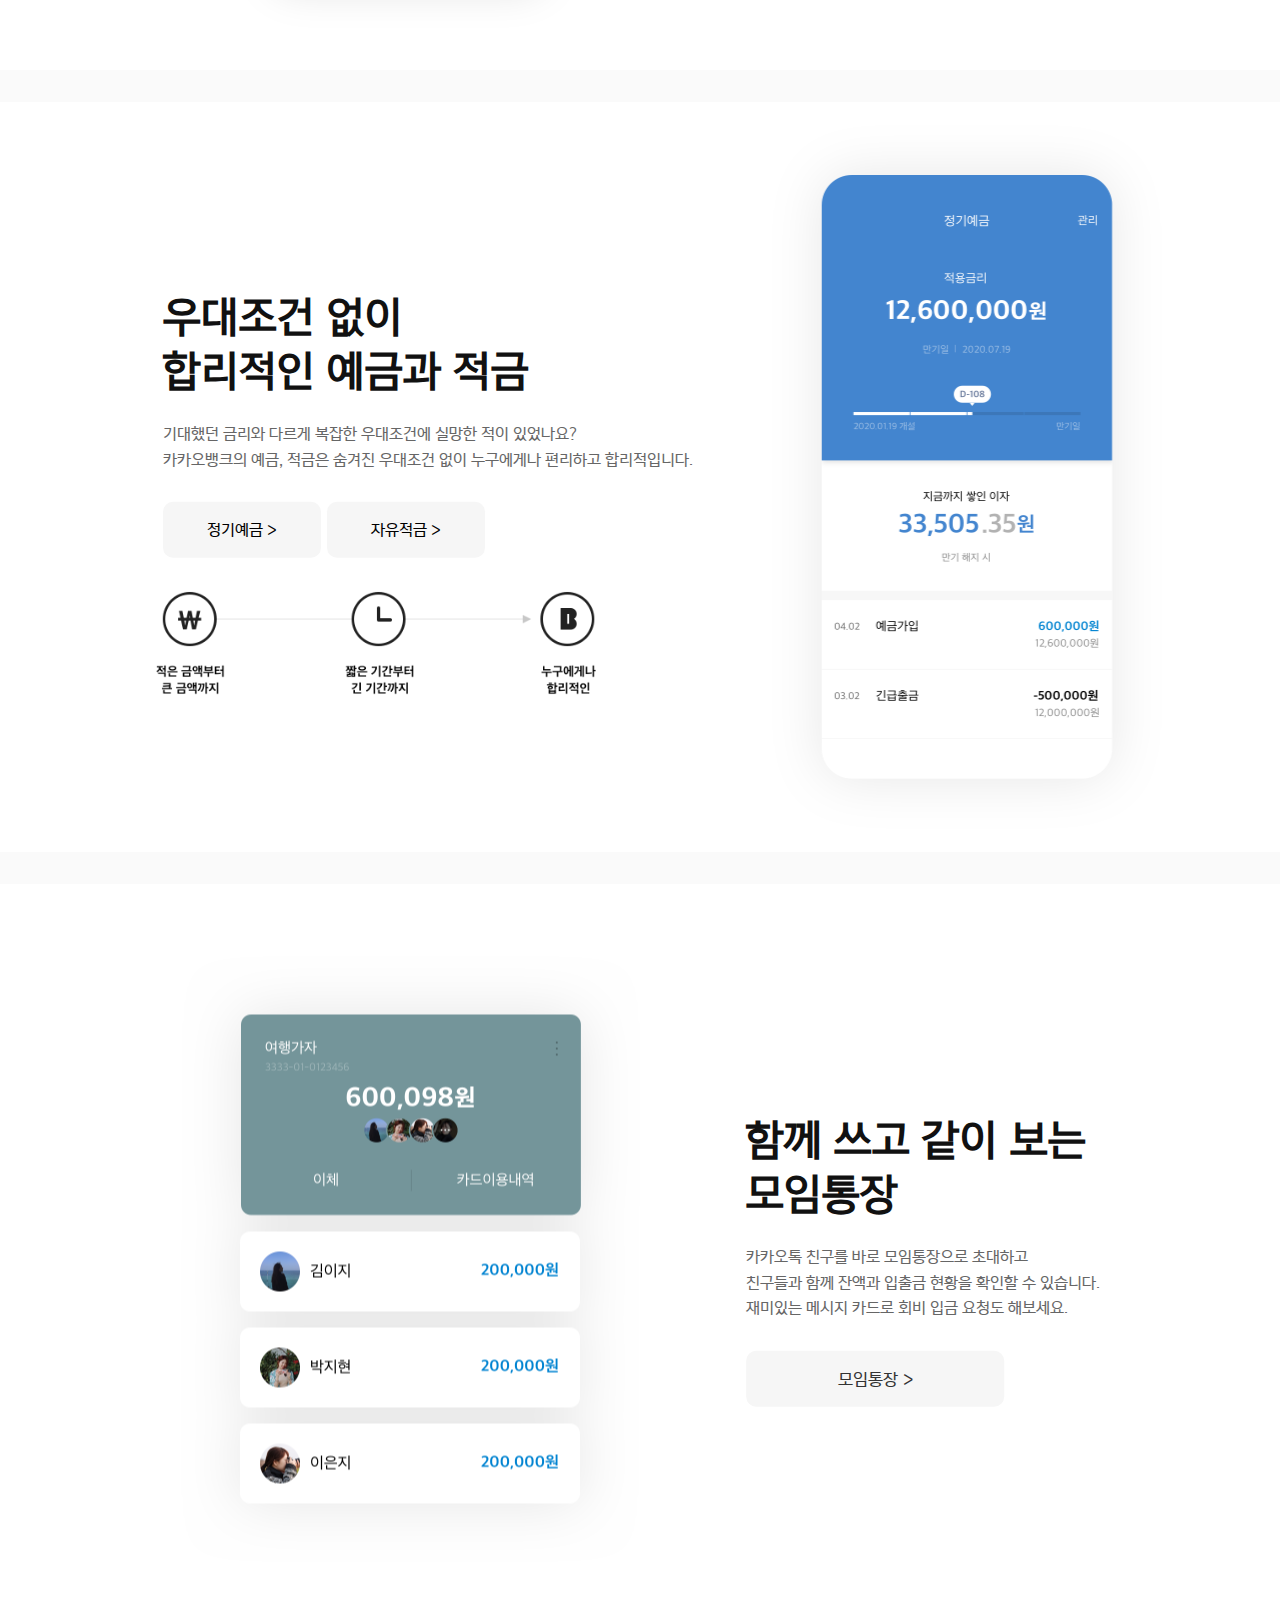
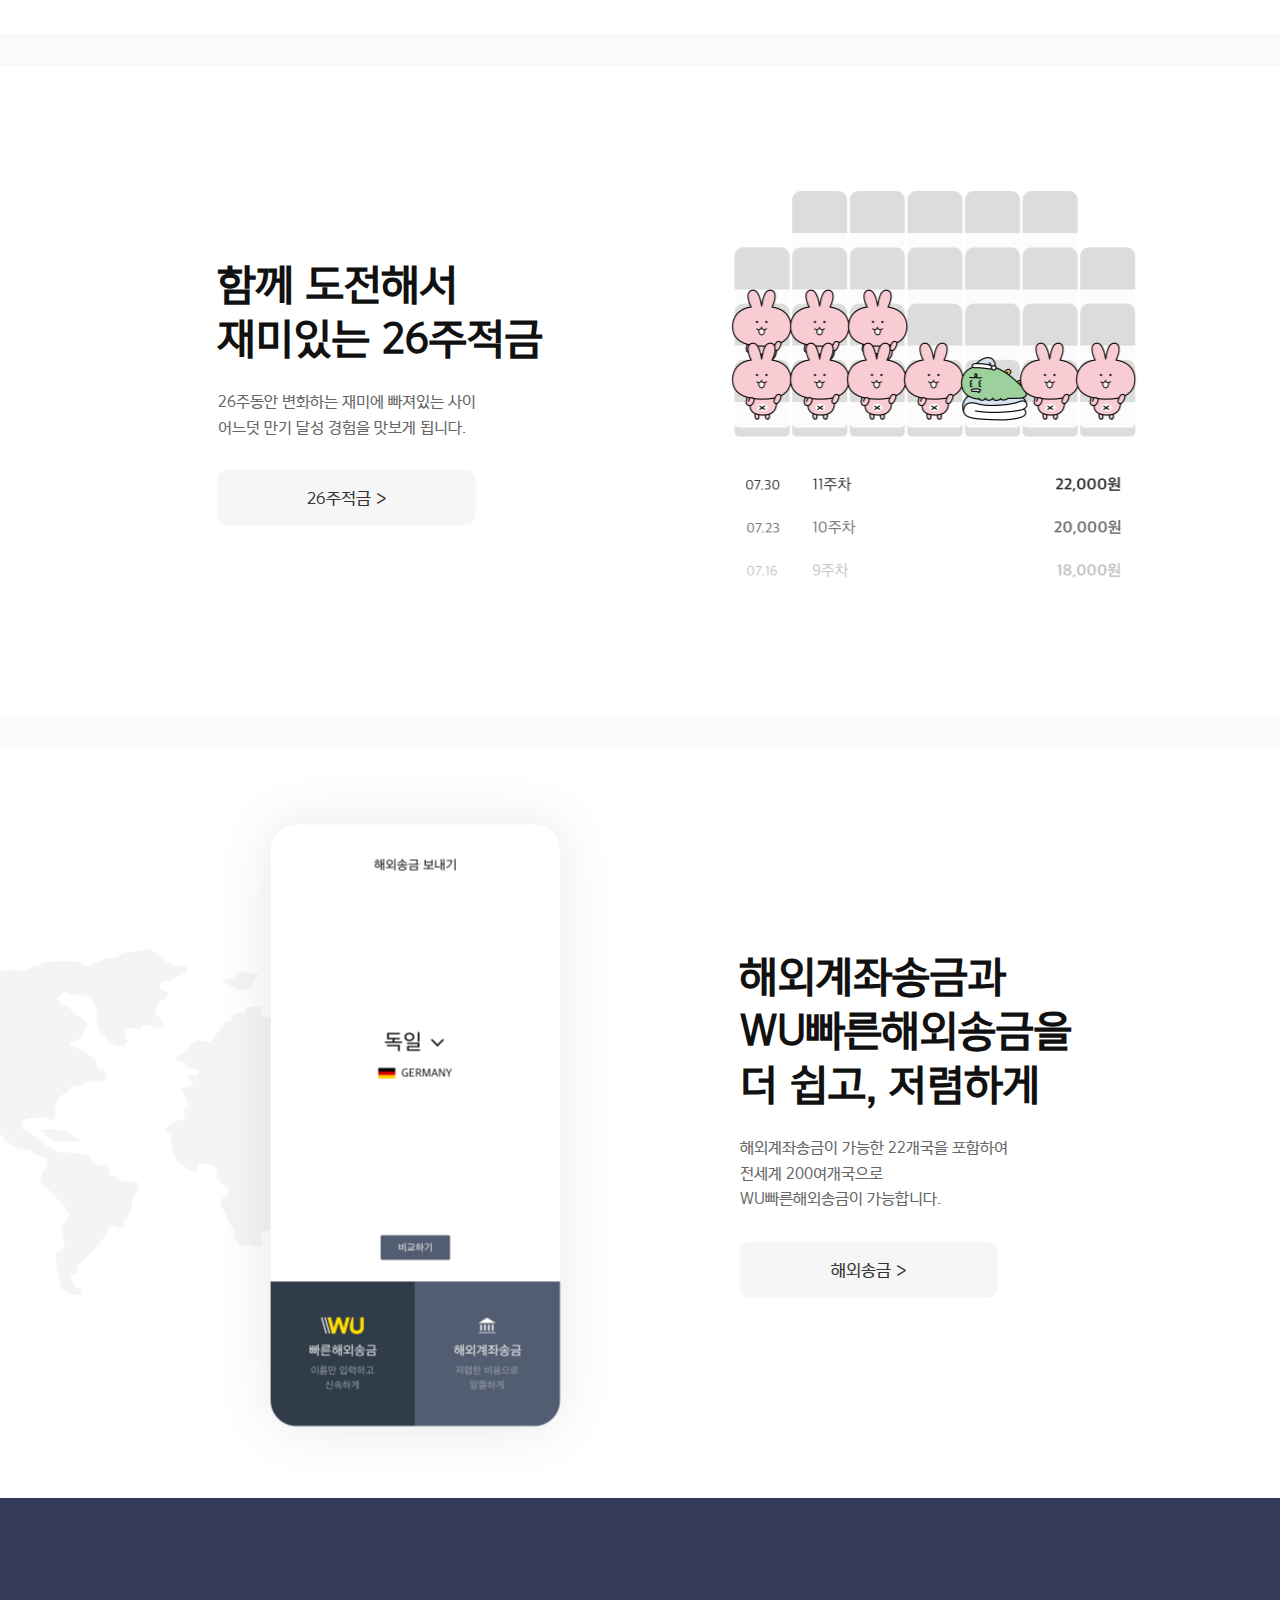
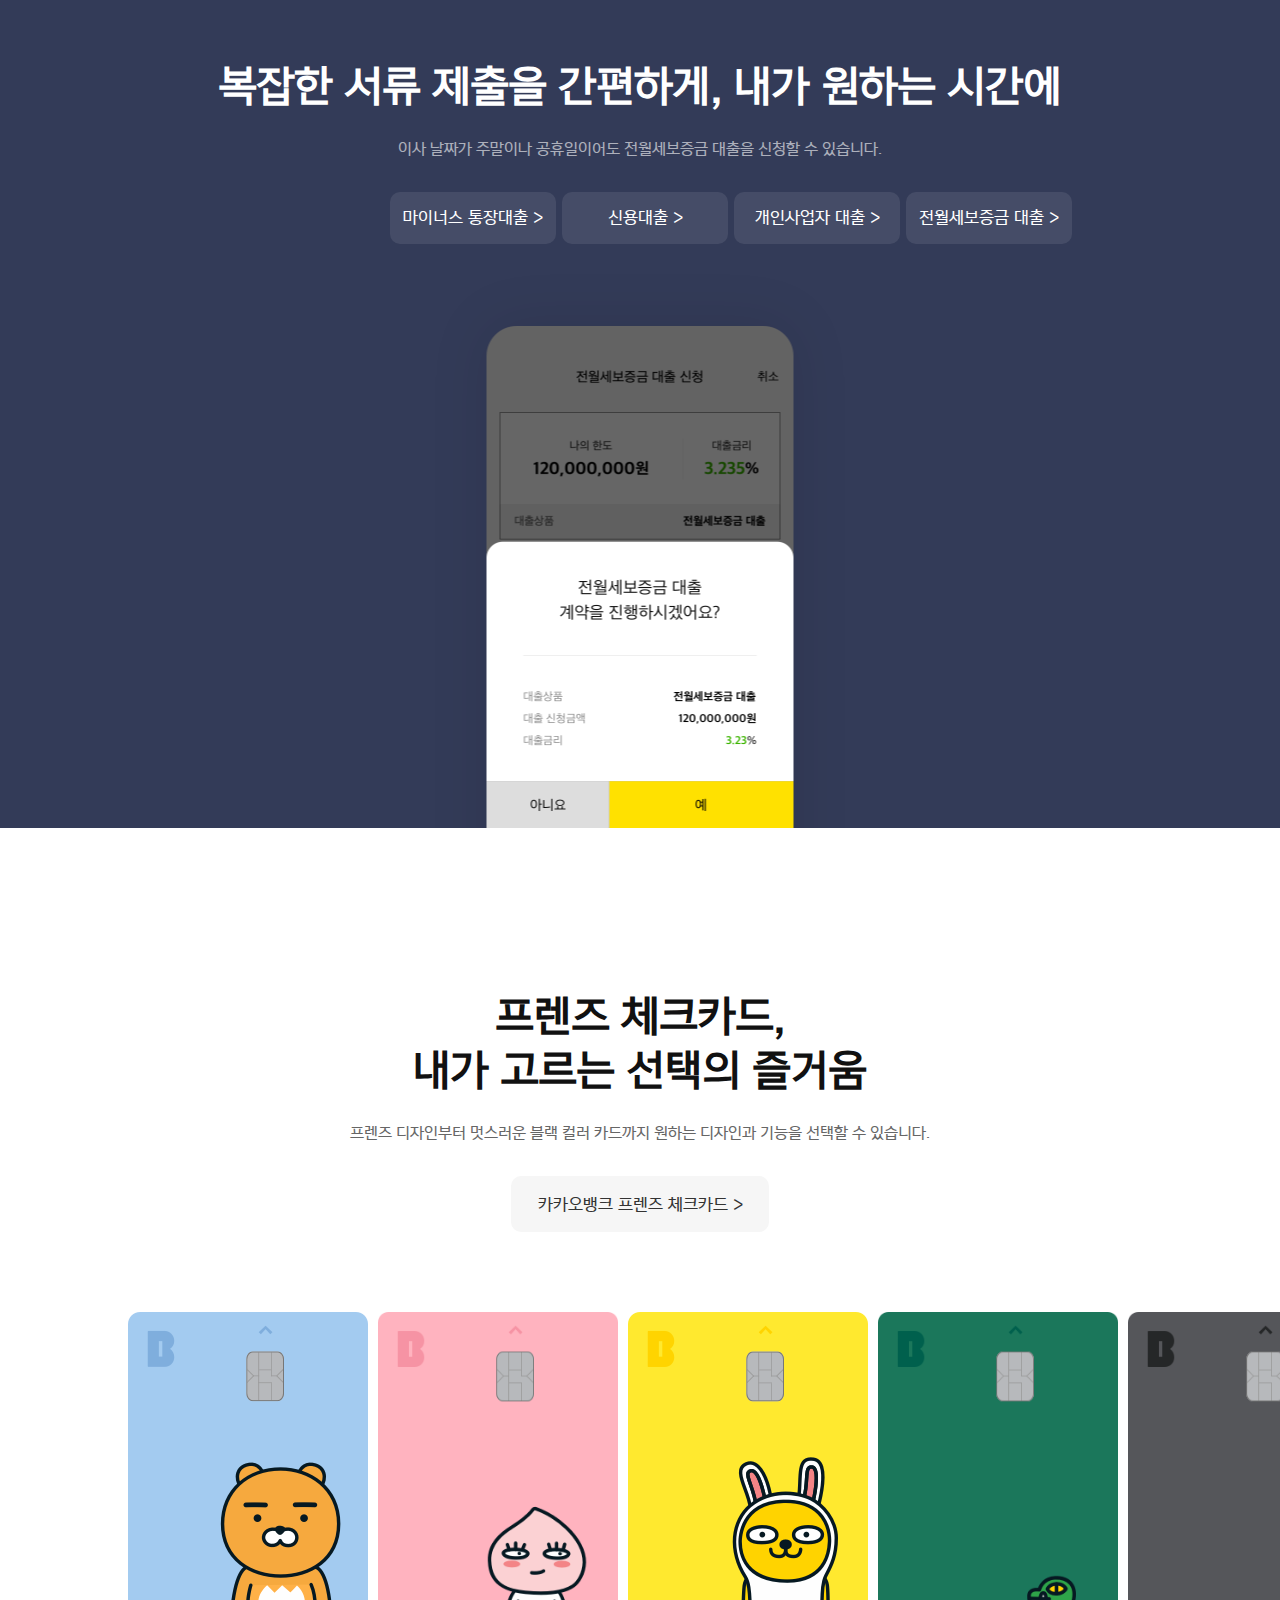
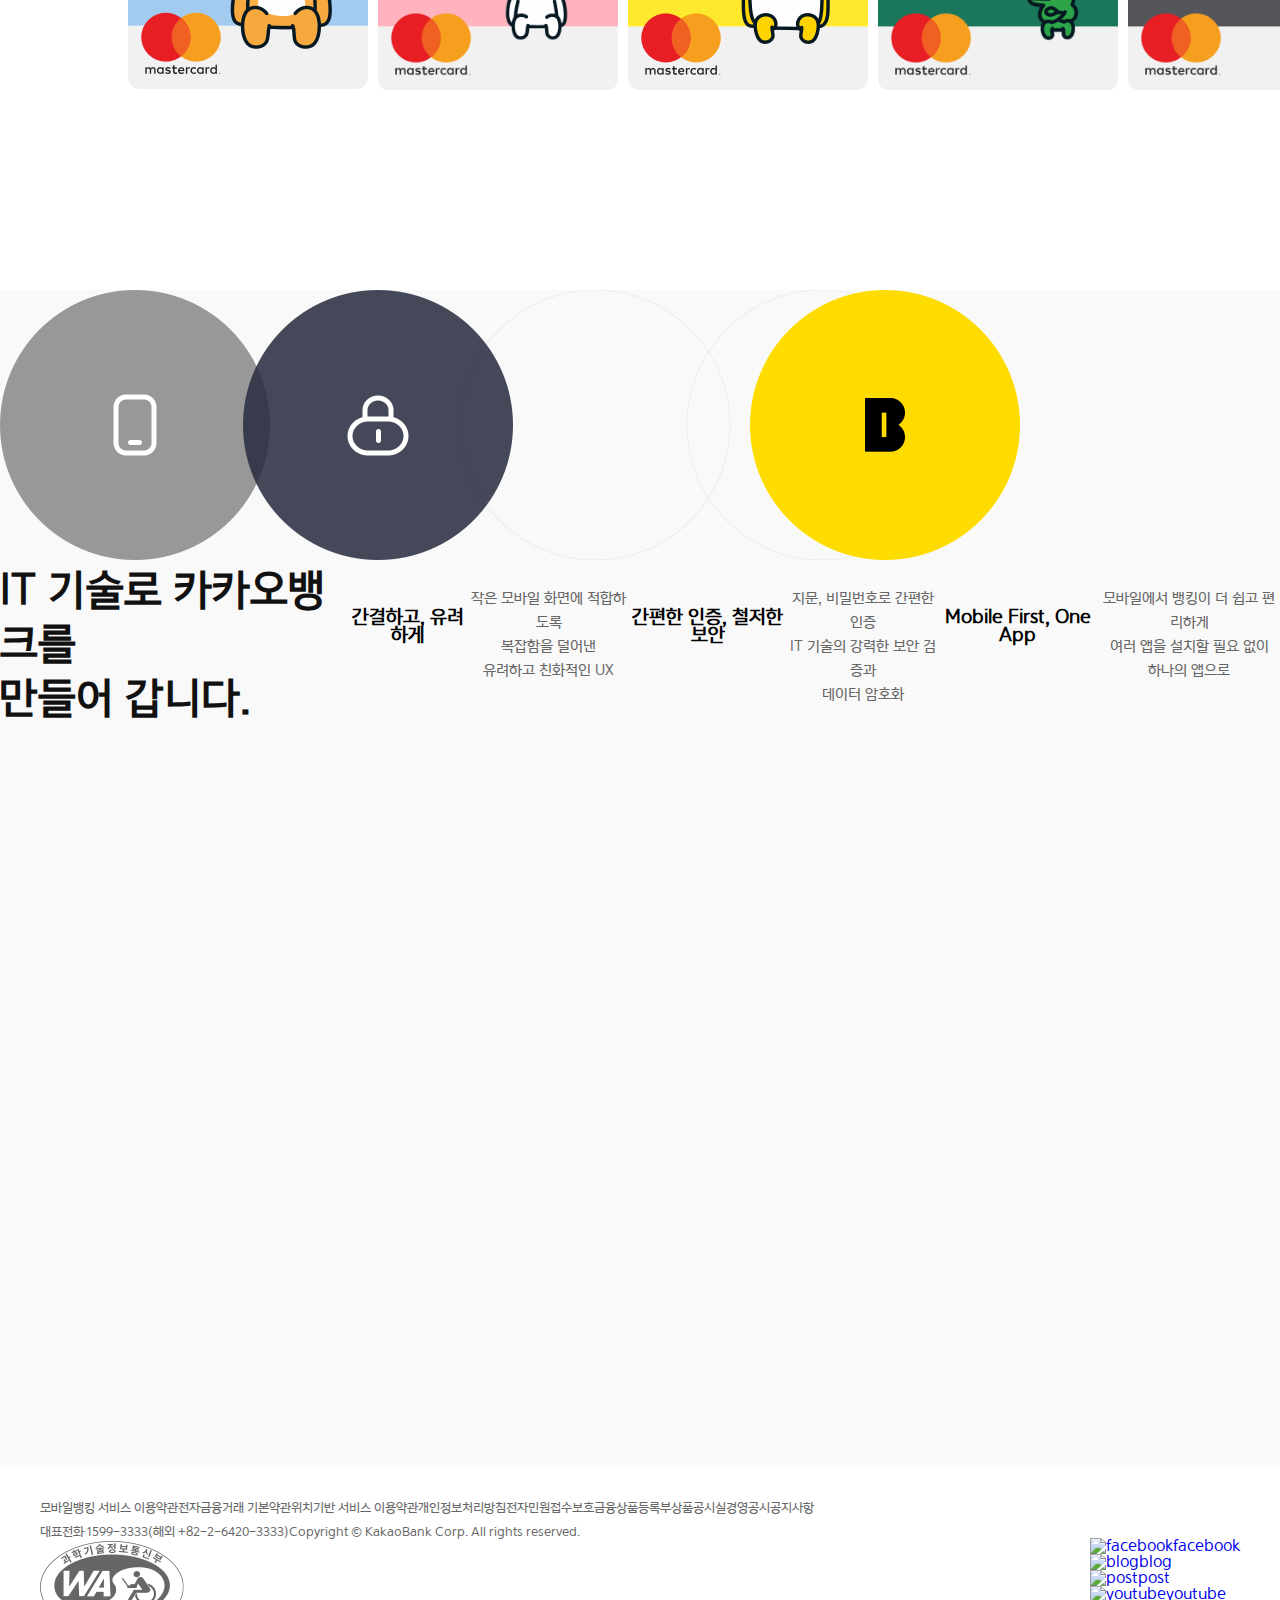
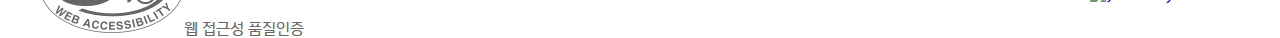
==== commit ebcc1a45: "Edit Intro8 style" ====
--- a/html/index.html
+++ b/html/index.html
@@ -226,11 +226,11 @@
 
         <div class="intro9">
           <div class="intro9-wrap">
-            <h2 class="intro-title">
-              IT 기술로 카카오뱅크를<br />만들어 갑니다.
-            </h2>
             <img class="intro9-img" src="../img/home_it.png" alt="카카오뱅크 IT 기술" />
             <div class="intro9-content">
+              <h2 class="intro-title">
+                IT 기술로 카카오뱅크를<br />만들어 갑니다.
+              </h2>
               <h3 class="intro-subtitle">간결하고, 유려하게</h3>
               <p>
                 작은 모바일 화면에 적합하도록<br />복잡함을 덜어낸<br />유려하고
@@ -247,6 +247,7 @@
                 없이<br />하나의 앱으로
               </p>
             </div>
+
           </div>
         </div>
       </div>
@@ -291,7 +292,7 @@
         </ul>
 
         <img src="../img/webaccessibility.png" alt="웹 접근성 품질인증" />웹
-        접근성 품질인증>
+        접근성 품질인증
 
         <div class="access-sns float--right">
           <ul class="access">
--- a/css/main.css
+++ b/css/main.css
@@ -4,6 +4,10 @@
     font-family: "Yoon 윤고딕", "sans-serif";
 }
 
+::selection {
+    background-color: #fede22;
+}
+
 .body--container {
     font-size: 15px;
     font-weight: 400;
@@ -42,6 +46,10 @@
 }
 
 /* BUTTON */
+
+.info-btn {
+    display: inline-block;
+}
 
 .info-btn a {
     background-color: #f6f6f6;
@@ -481,14 +489,28 @@
 
 /* INTRO 8 */
 
-.intro .intro8 {}
-
-.intro .intro8-wrap {}
-
-.intro .intro8-content {}
+.intro .intro8 {
+    background-color: #fff;
+}
+
+.intro .intro8-wrap {
+    height: 1062px;
+}
+
+.intro .intro8-content {
+    text-align: center;
+    padding-top: 160px;
+}
+
+.intro .intro8 .intro8-btn {
+    margin-left: 50%;
+}
 
 .intro .intro8-img-box {
     display: flex;
+    position: absolute;
+    margin-top: 80px;
+    left: 10%;
 }
 
 .intro .intro8-img1,
@@ -496,18 +518,29 @@
 .intro8-img3,
 .intro8-img4,
 .intro8-img5 {
-    width: 280px;
+    width: 240px;
+    padding-right: 10px;
 }
 
 /* INTRO 9 */
 
+.intro9 {
+    background-color: #f9f9f9;
+}
+
+.intro .intro9-wrap {
+    height: 1175px;
+}
+
+.intro .intro9-img {
+    width: 1020px;
+}
+
 .intro .intro9-content {
     display: flex;
 }
 
-.intro .intro9 .intro-subtitle {
-    display: block;
-}
+.intro .intro9 .intro-subtitle {}
 
 .intro .intro9 p {
     display: block;
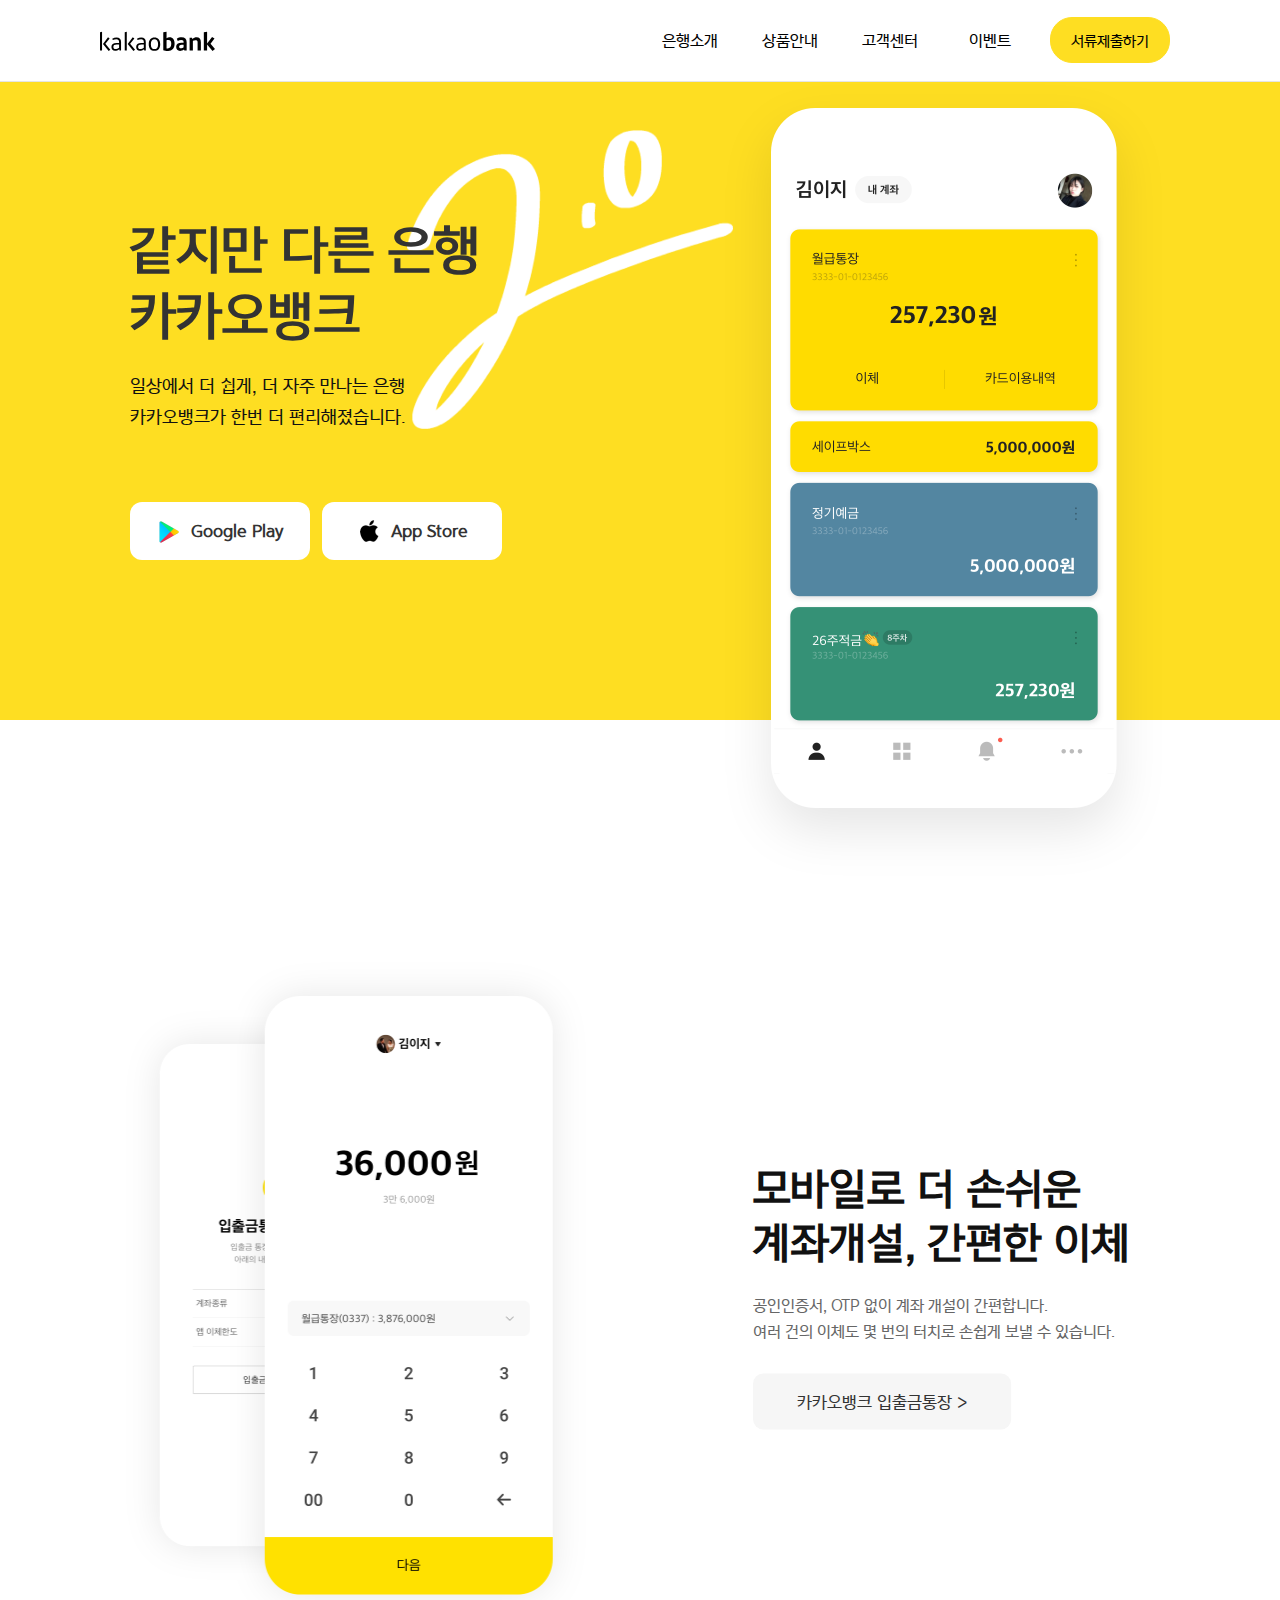
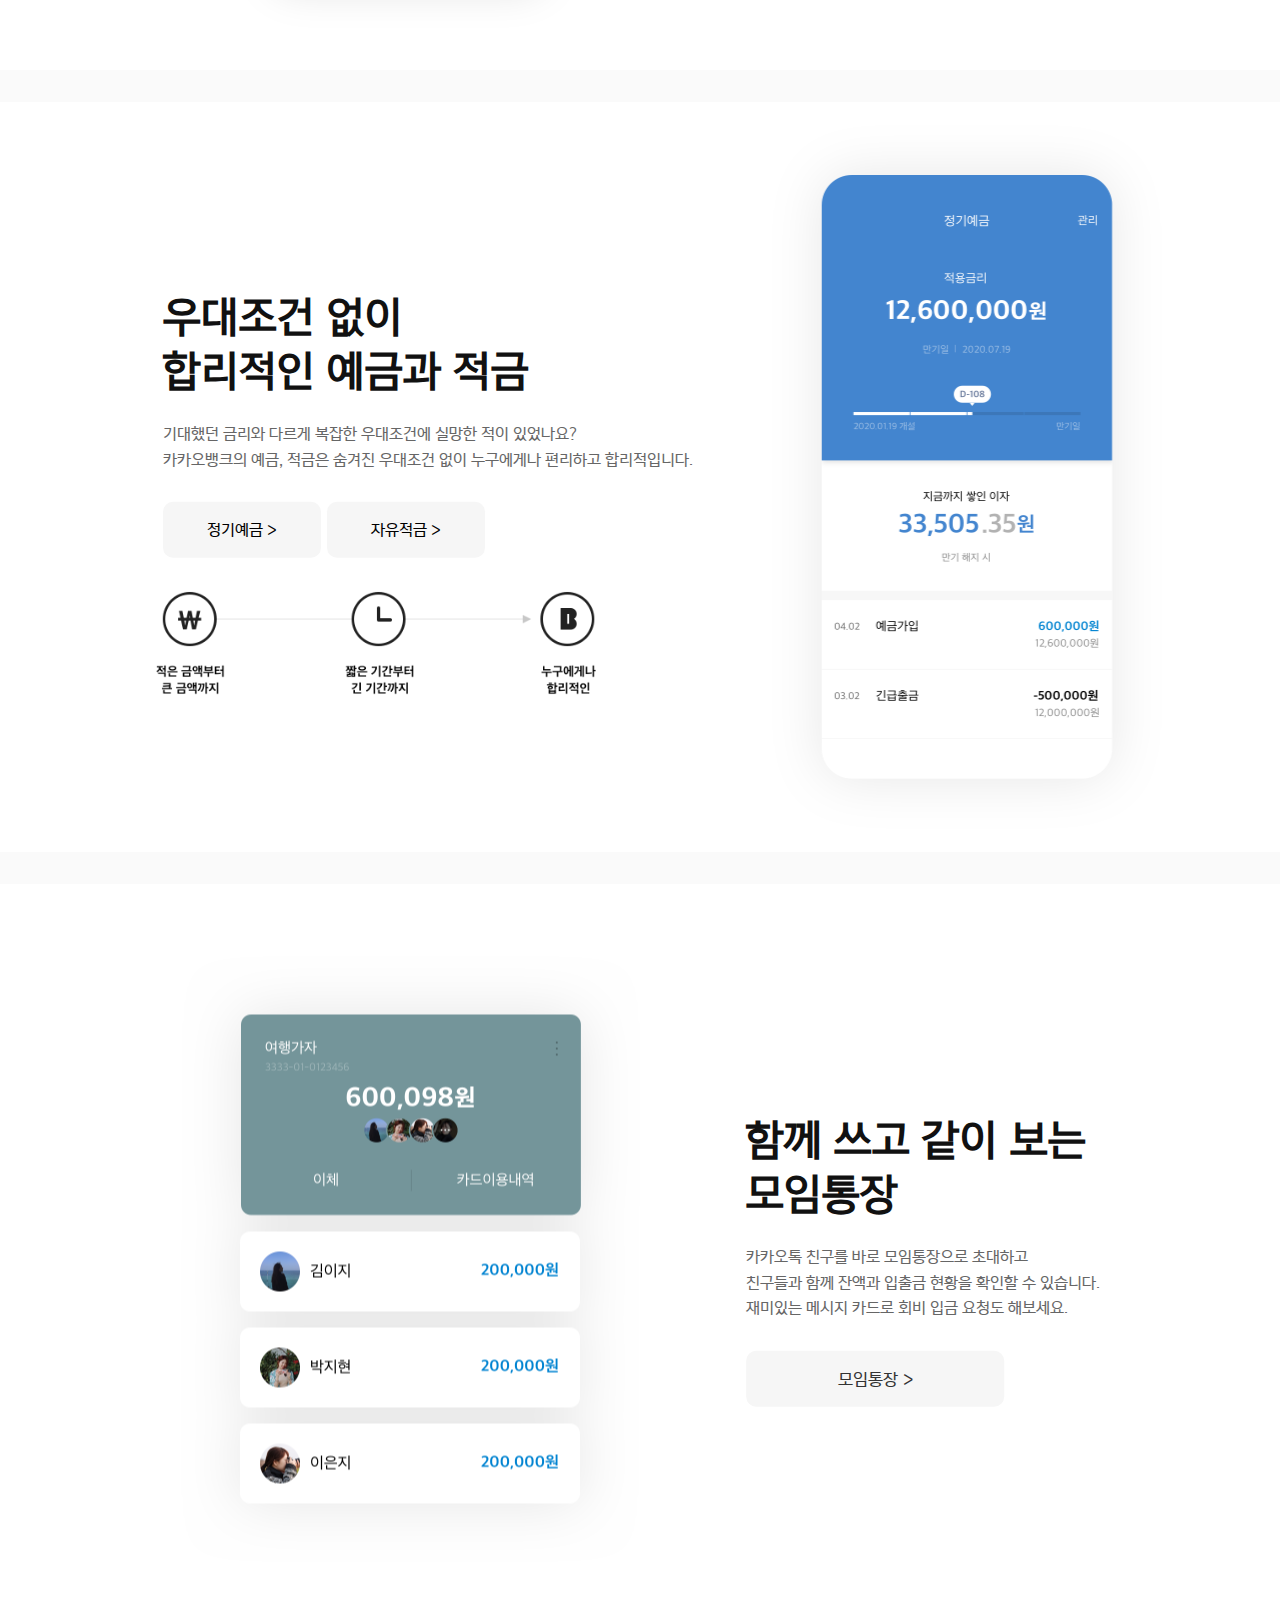
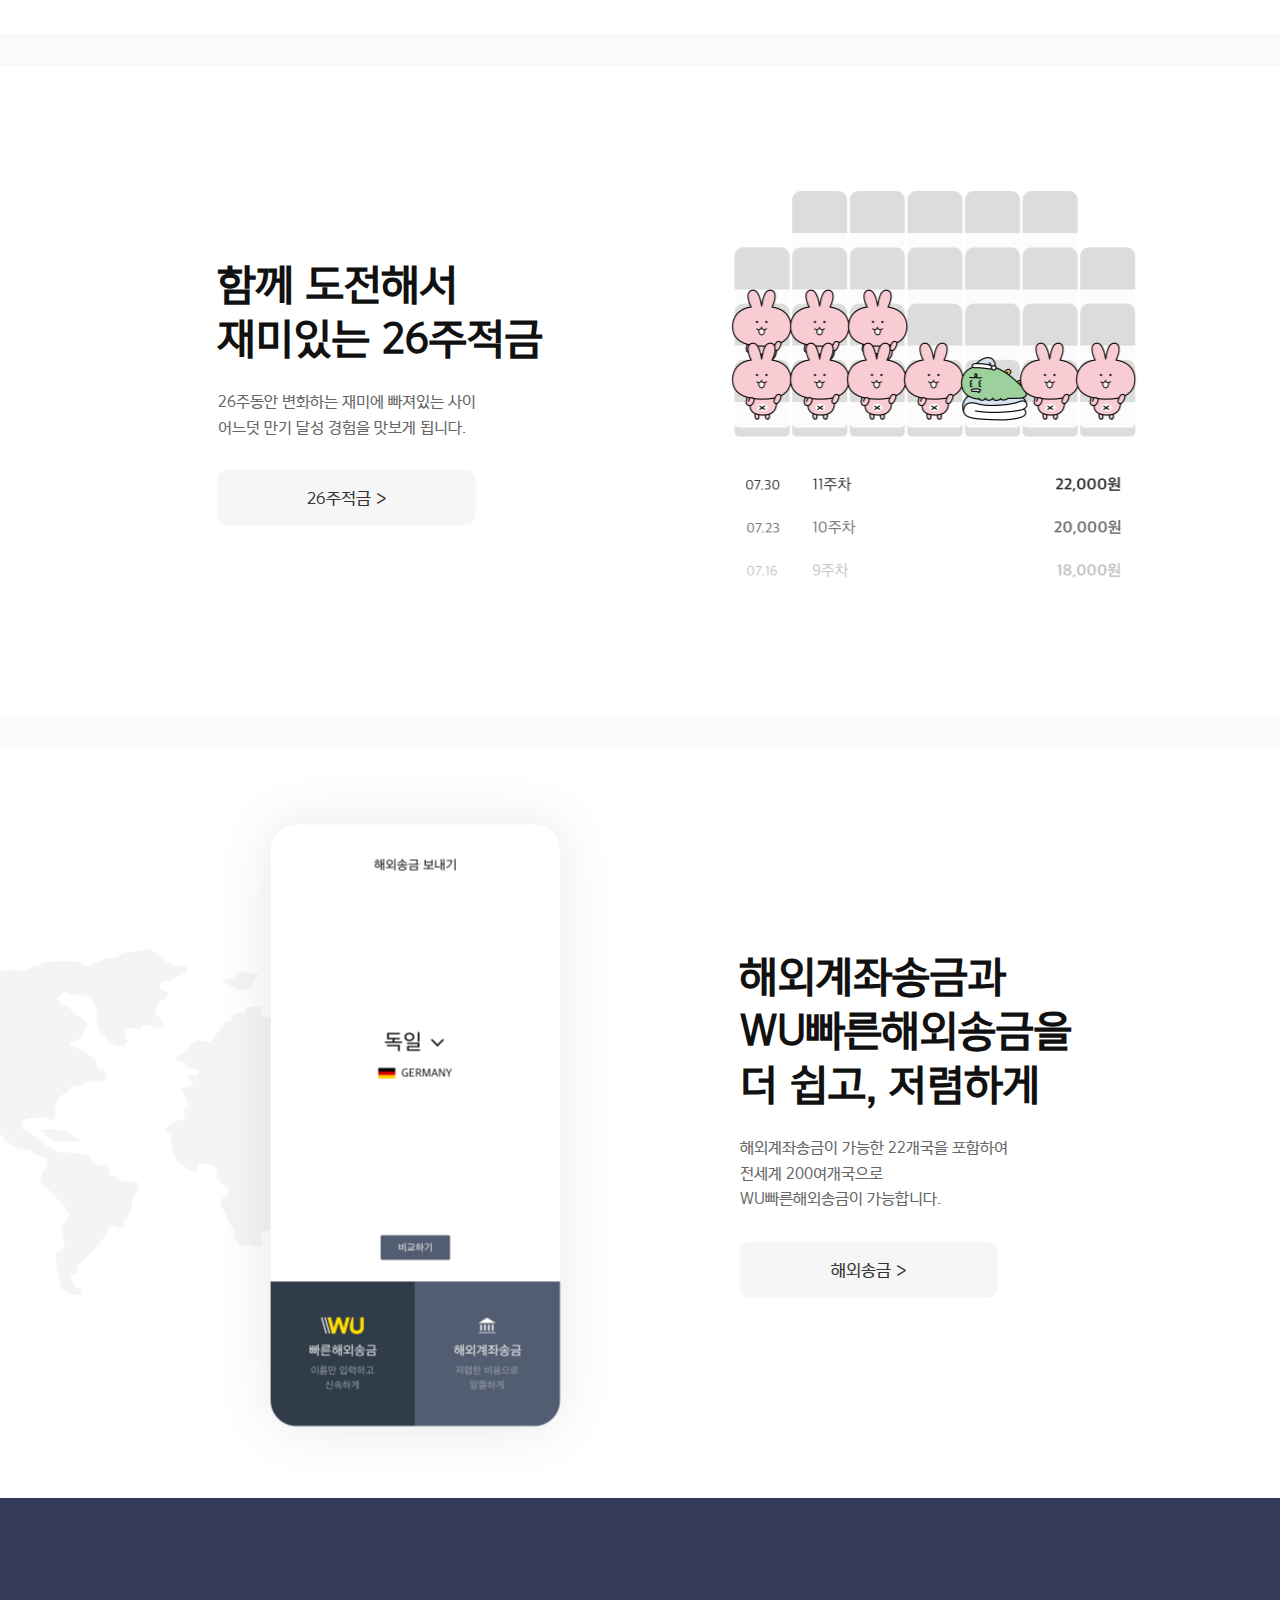
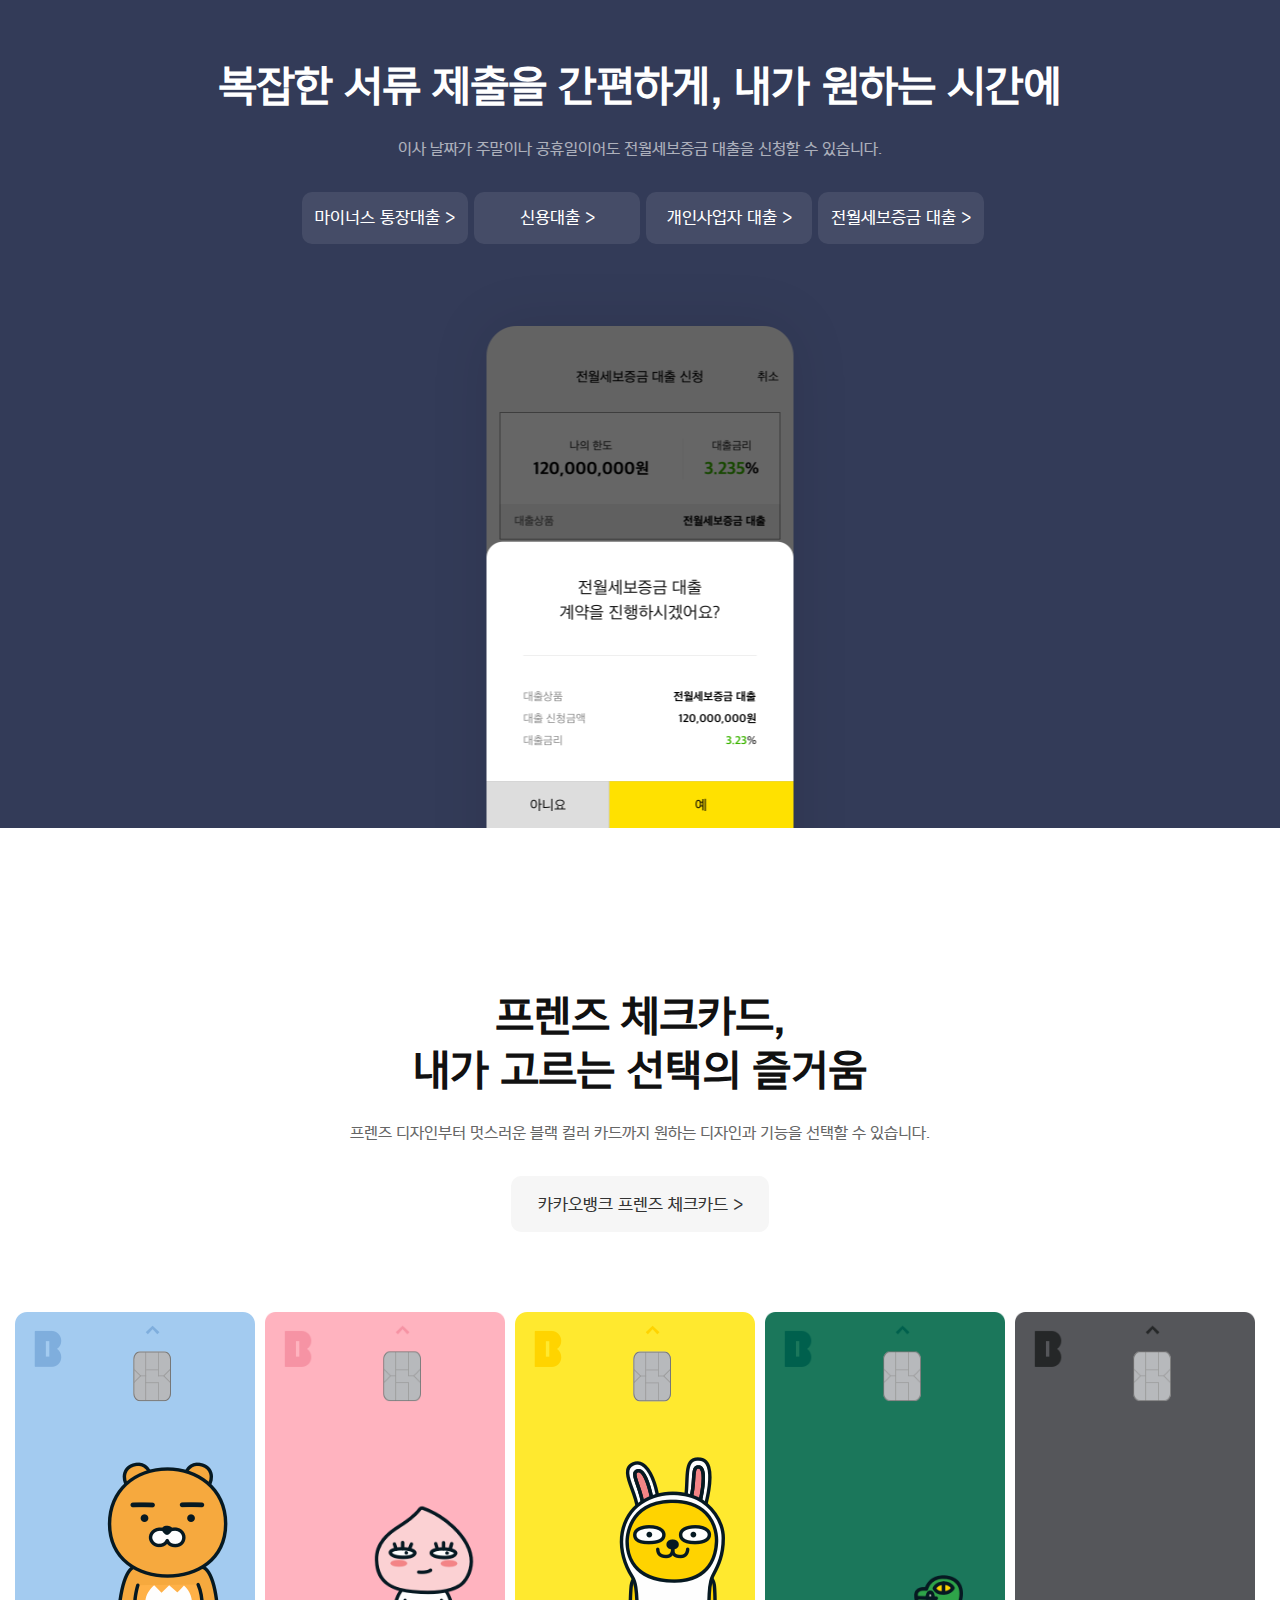
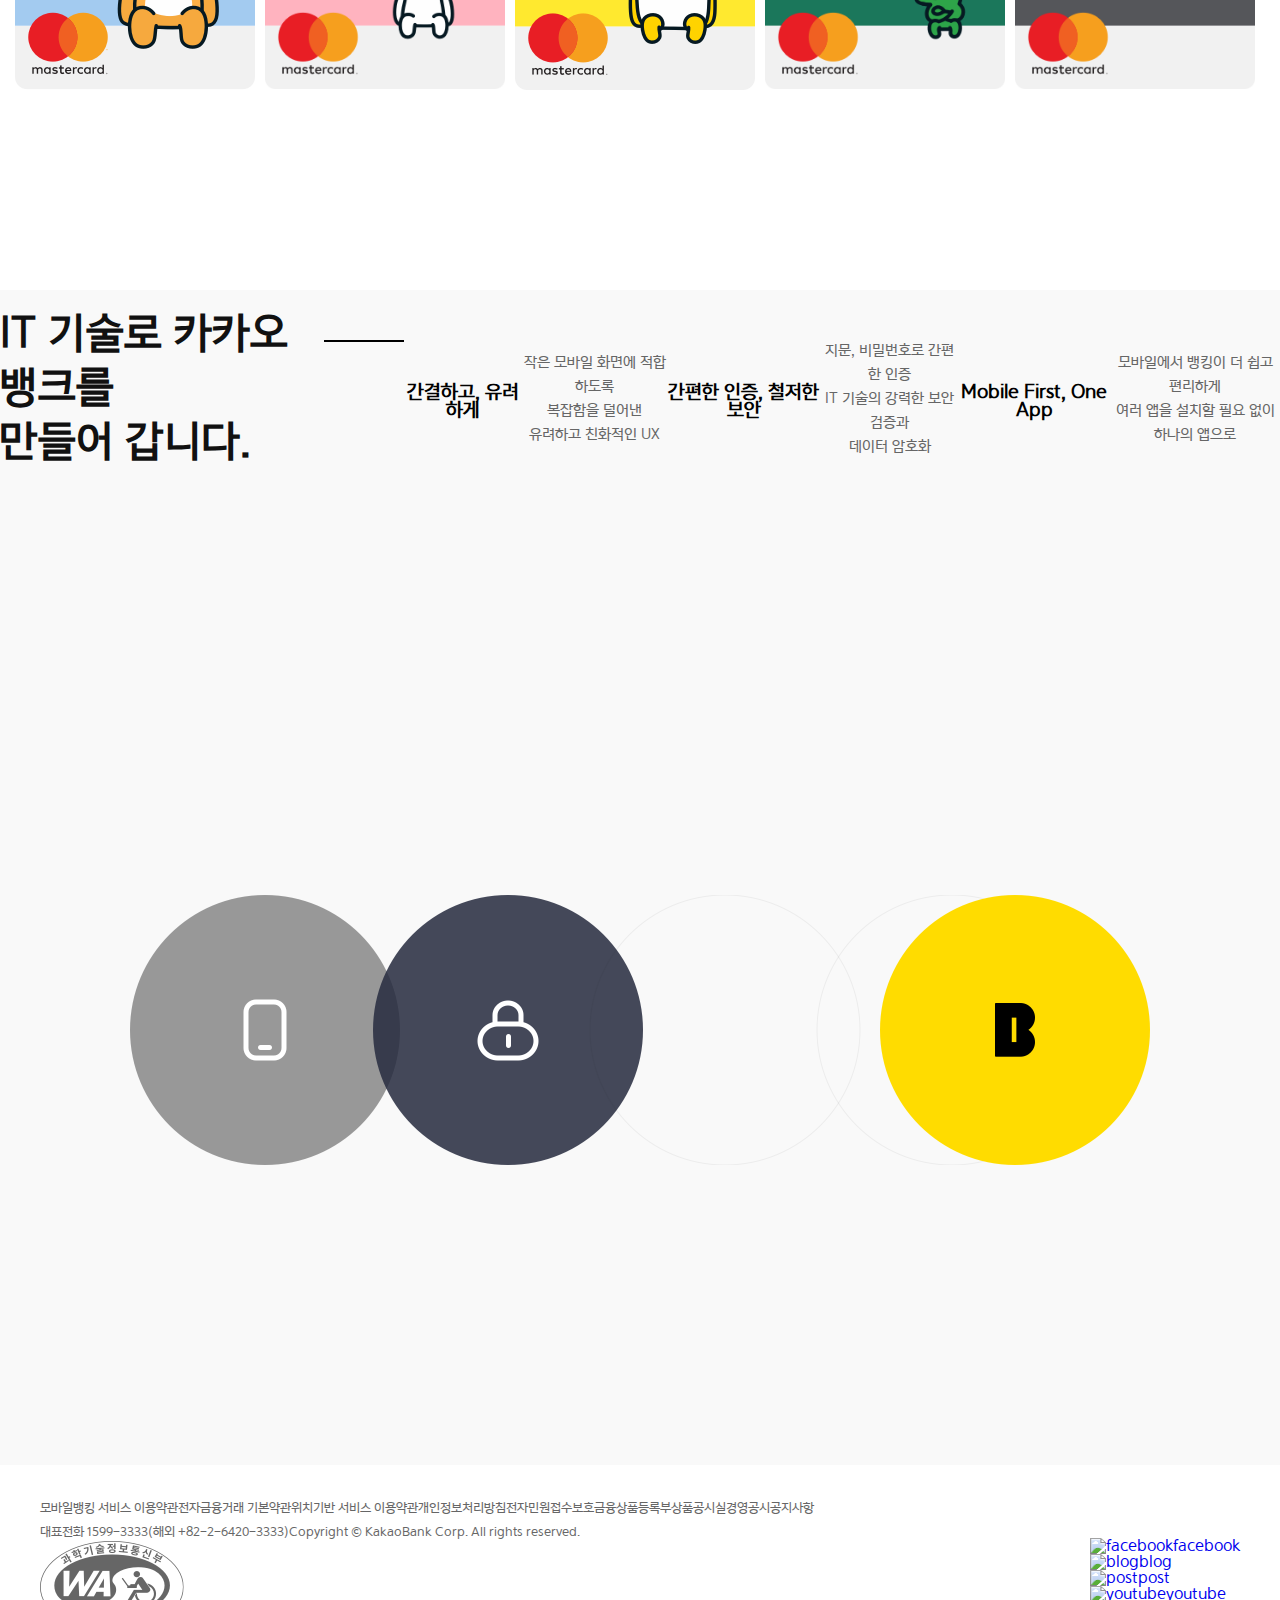
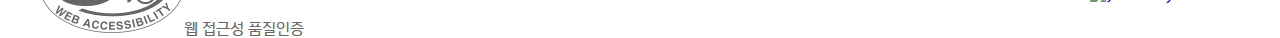
==== commit 873b7d20: "Add intro9 style" ====
--- a/html/index.html
+++ b/html/index.html
@@ -231,6 +231,7 @@
               <h2 class="intro-title">
                 IT 기술로 카카오뱅크를<br />만들어 갑니다.
               </h2>
+              <div class="content-bar"></div>
               <h3 class="intro-subtitle">간결하고, 유려하게</h3>
               <p>
                 작은 모바일 화면에 적합하도록<br />복잡함을 덜어낸<br />유려하고
--- a/css/main.css
+++ b/css/main.css
@@ -471,8 +471,8 @@
 
 .intro .intro7-btn-box {
     display: flex;
-    position: absolute;
-    left: 30%;
+    align-items: center;
+    justify-content: center;
 }
 
 .intro .intro7-btn a {
@@ -508,9 +508,9 @@
 
 .intro .intro8-img-box {
     display: flex;
-    position: absolute;
     margin-top: 80px;
-    left: 10%;
+    align-items: center;
+    justify-content: center;
 }
 
 .intro .intro8-img1,
@@ -533,11 +533,24 @@
 }
 
 .intro .intro9-img {
+    position: absolute;
     width: 1020px;
+    transform: translateX(-50%);
+    left: 50%;
+    bottom: 300px;
 }
 
 .intro .intro9-content {
     display: flex;
+    align-items: center;
+    justify-content: center;
+}
+
+.intro .intro9 .content-bar {
+    width: 100px;
+    height: 2px;
+    background-color: #000;
+    margin: 50px auto 140px;
 }
 
 .intro .intro9 .intro-subtitle {}
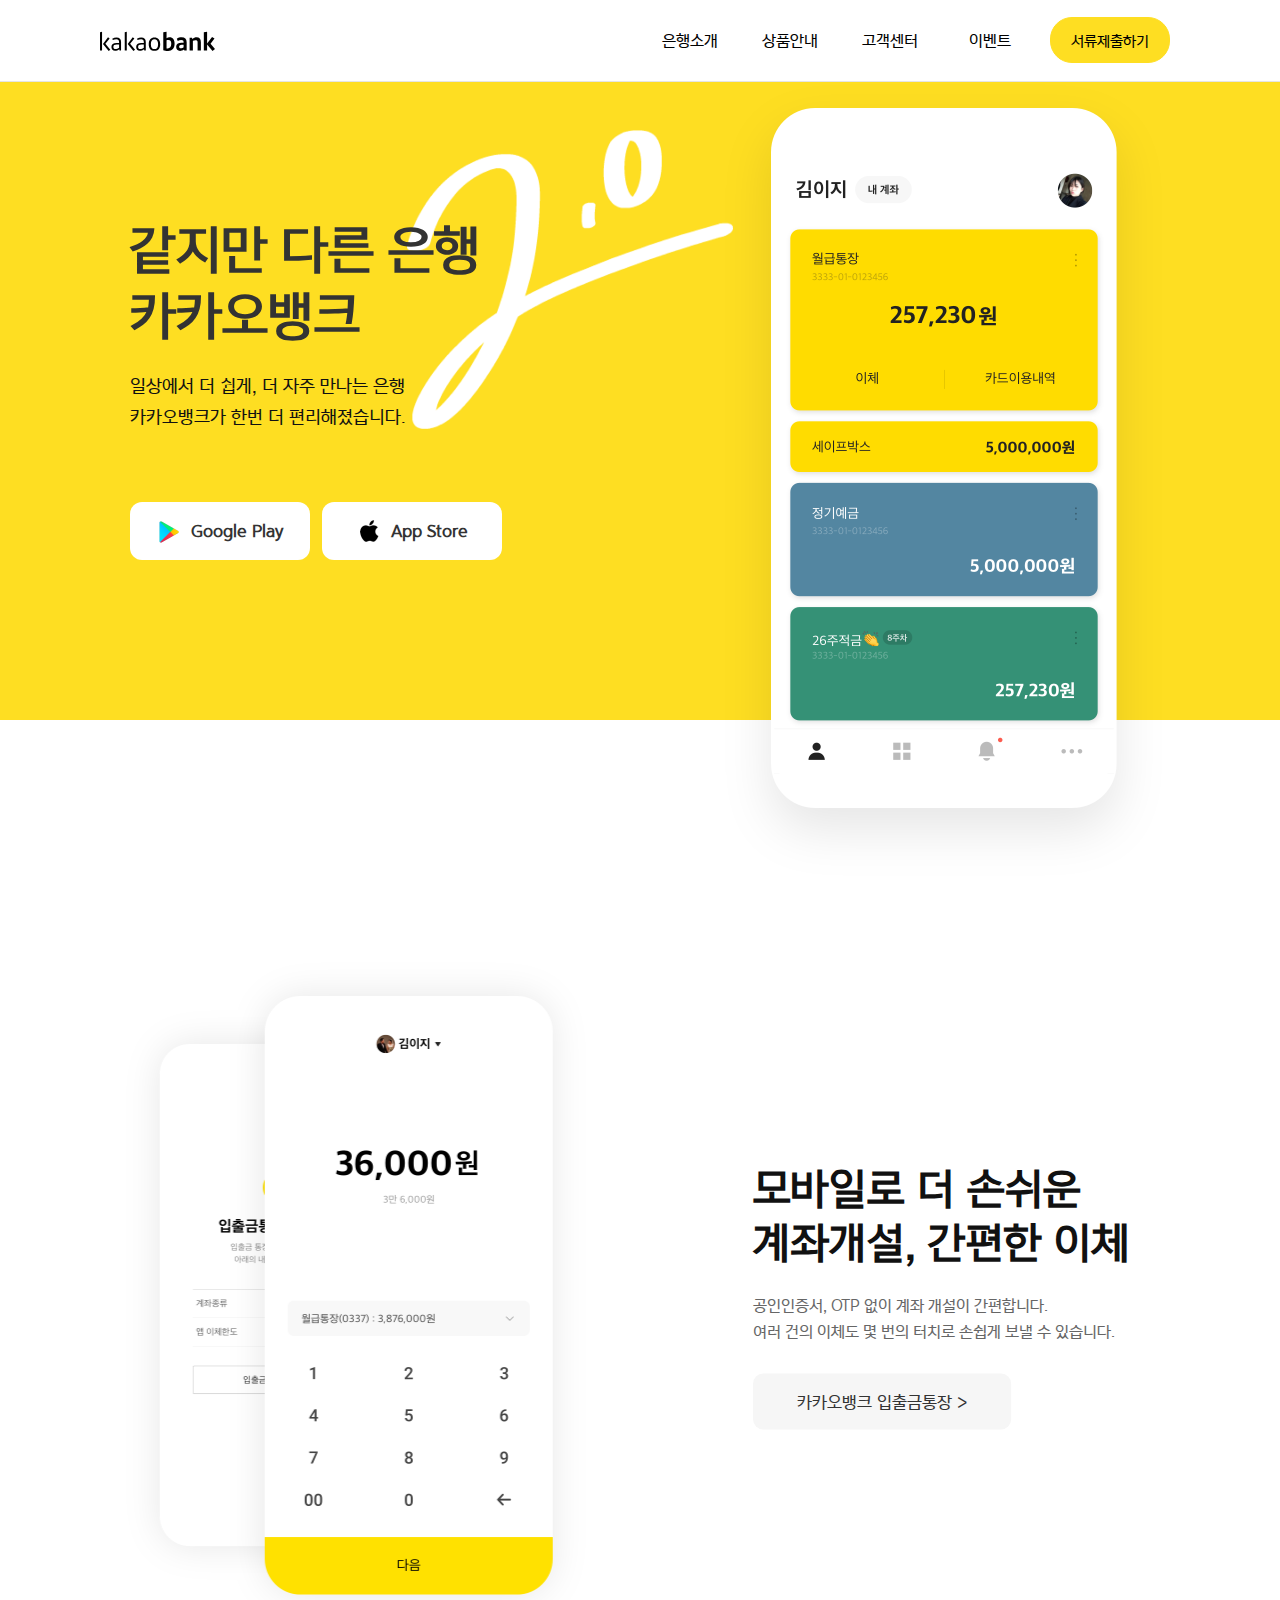
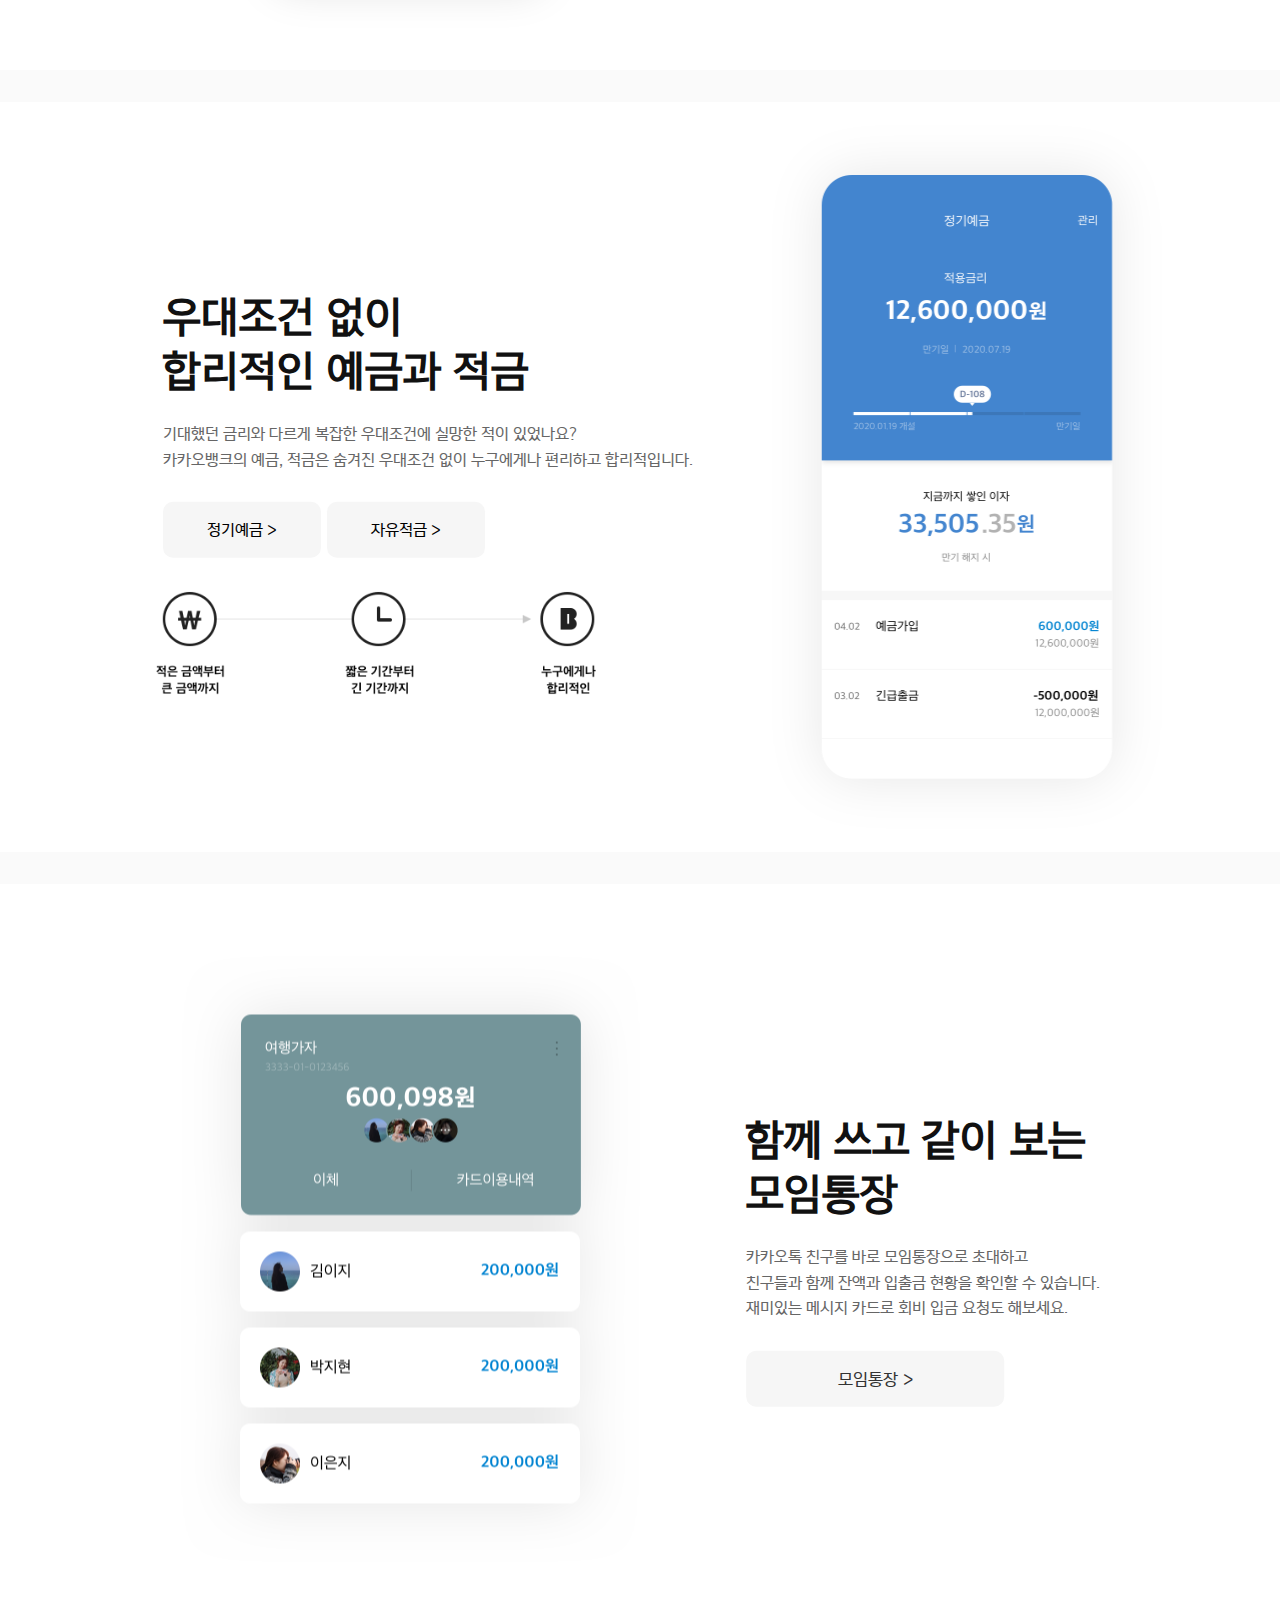
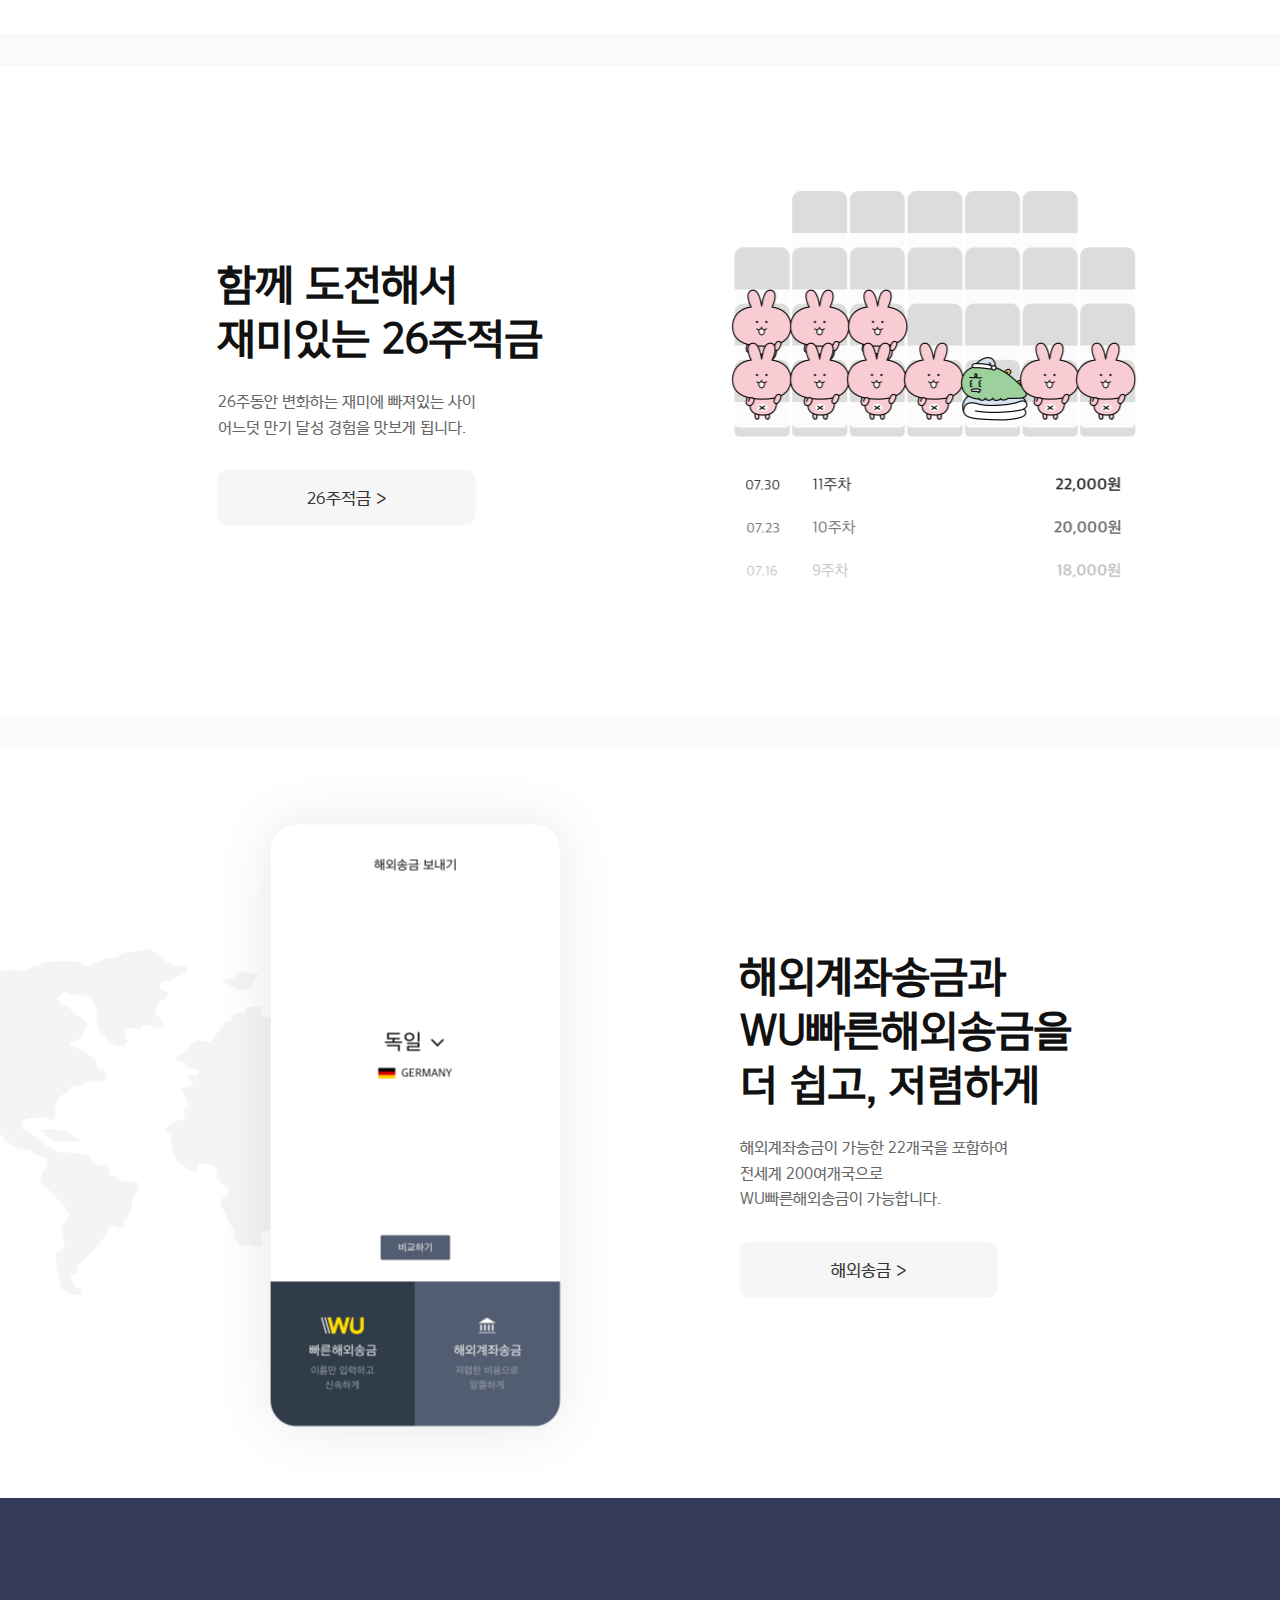
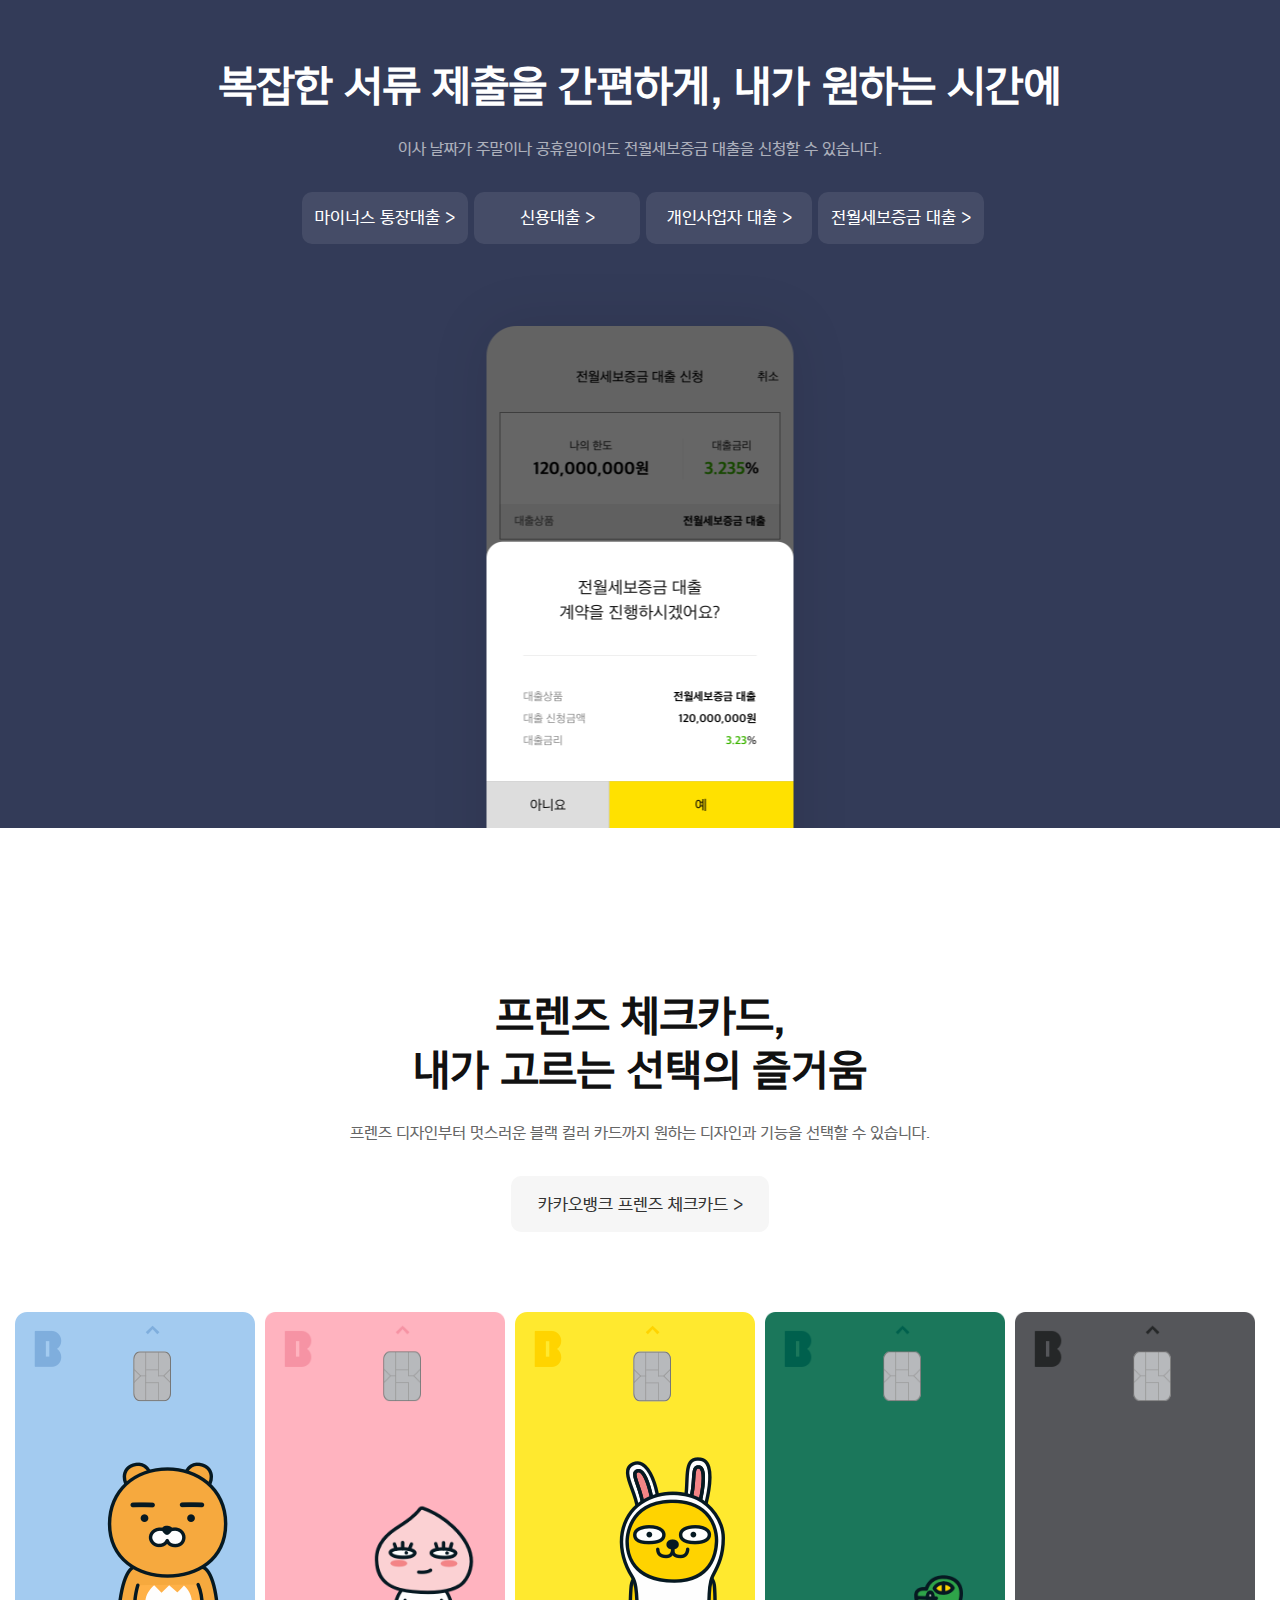
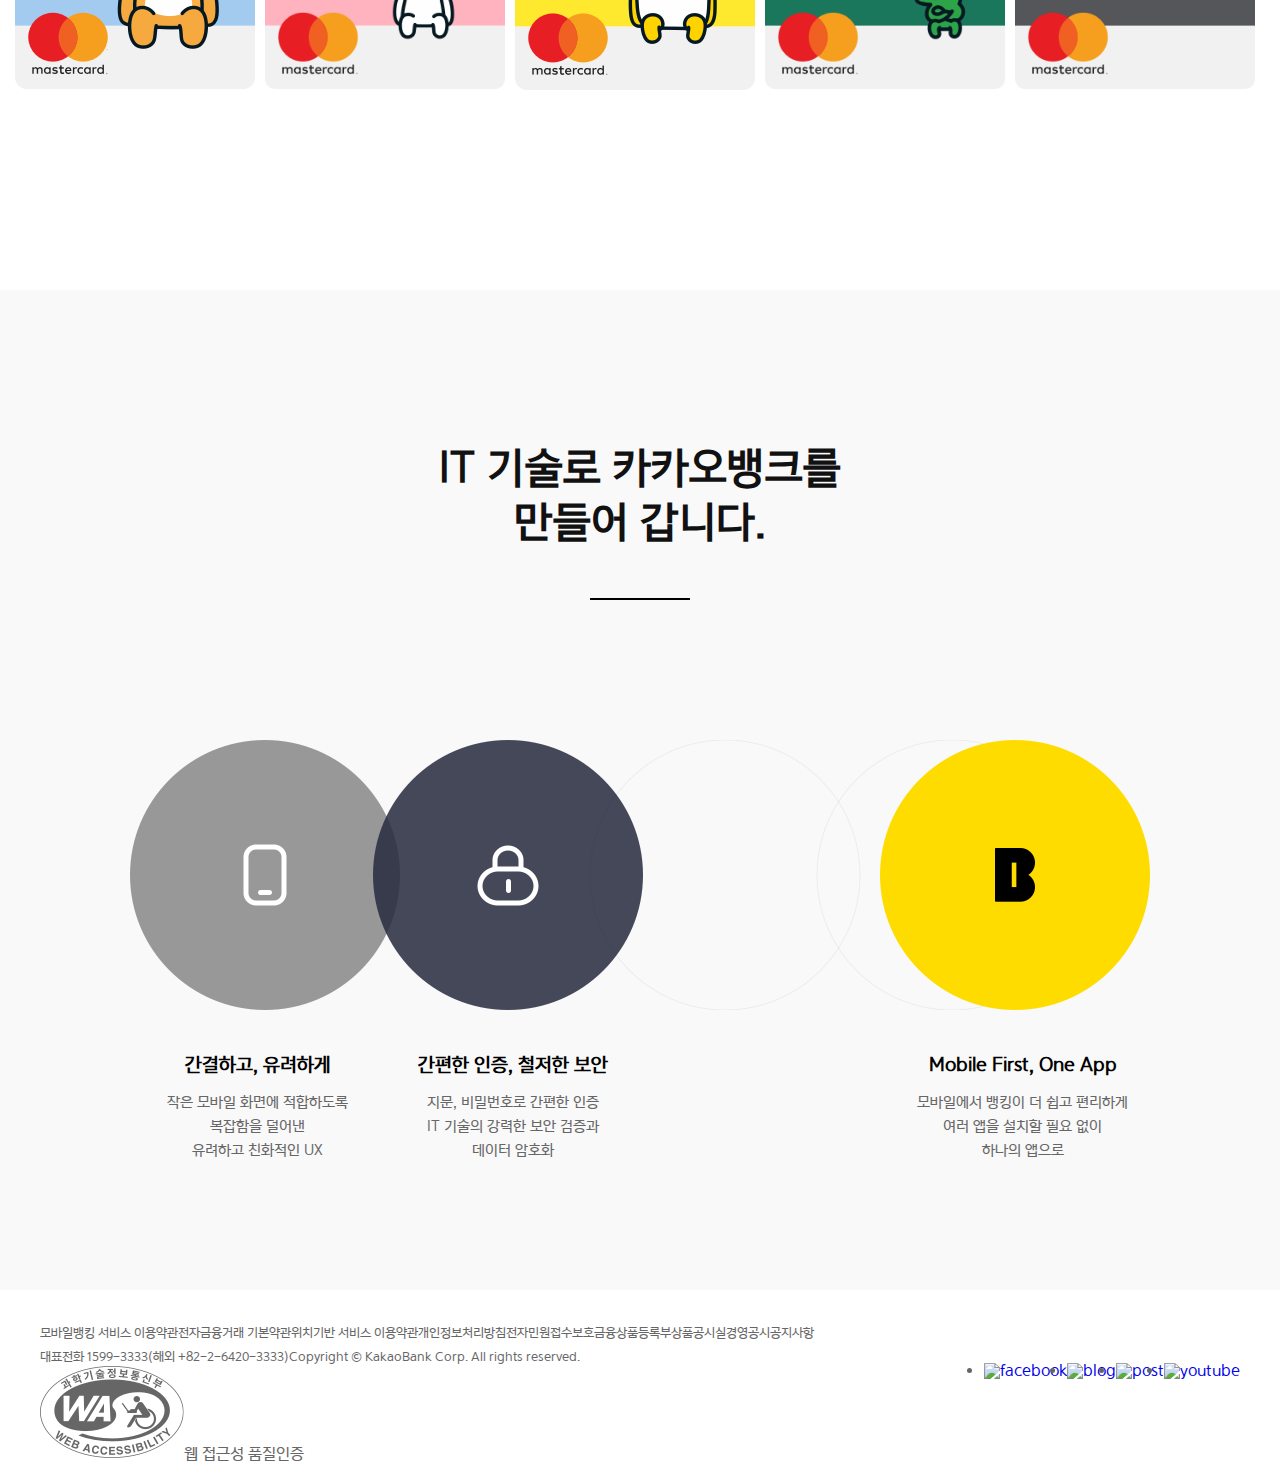
==== commit b3cae69b: "Add intro style" ====
--- a/html/index.html
+++ b/html/index.html
@@ -226,31 +226,45 @@
 
         <div class="intro9">
           <div class="intro9-wrap">
+            <div class="intro9-content">
+              <h2 class="intro-title">
+                IT 기술로 카카오뱅크를<br />만들어 갑니다.
+              </h2>
+              <div class="content-bar"></div>
+            </div>
             <img class="intro9-img" src="../img/home_it.png" alt="카카오뱅크 IT 기술" />
-            <div class="intro9-content">
-              <h2 class="intro-title">
-                IT 기술로 카카오뱅크를<br />만들어 갑니다.
-              </h2>
-              <div class="content-bar"></div>
-              <h3 class="intro-subtitle">간결하고, 유려하게</h3>
-              <p>
-                작은 모바일 화면에 적합하도록<br />복잡함을 덜어낸<br />유려하고
-                친화적인 UX
-              </p>
-              <h3 class="intro-subtitle">간편한 인증, 철저한 보안</h3>
-              <p>
-                지문, 비밀번호로 간편한 인증<br />IT 기술의 강력한 보안
-                검증과<br />데이터 암호화
-              </p>
-              <h3 class="intro-subtitle">Mobile First, One App</h3>
-              <p>
-                모바일에서 뱅킹이 더 쉽고 편리하게<br />여러 앱을 설치할 필요
-                없이<br />하나의 앱으로
-              </p>
-            </div>
-
-          </div>
-        </div>
+
+
+            <div class="intro9-subtitle">
+              <div class="intro9-subtitle-1">
+                <h3>
+                  간결하고, 유려하게
+                </h3>
+                <p>작은 모바일 화면에 적합하도록<br />복잡함을 덜어낸<br />유려하고
+                  친화적인 UX</p>
+              </div>
+              <div class="intro9-subtitle-2">
+                <h3>간편한 인증, 철저한 보안
+                </h3>
+                <p>지문, 비밀번호로 간편한 인증<br />IT 기술의 강력한 보안
+                  검증과<br />데이터 암호화</p>
+              </div>
+              <div class="intro9-subtitle-3">
+                <h3></h3>
+                <p></p>
+              </div>
+              <div class="intro9-subtitle-4">
+                <h3>Mobile First, One App
+                </h3>
+                <p>모바일에서 뱅킹이 더 쉽고 편리하게<br />여러 앱을 설치할 필요
+                  없이<br />하나의 앱으로</p>
+              </div>
+            </div>
+
+
+          </div>
+        </div>
+
       </div>
     </section>
 
@@ -298,17 +312,17 @@
         <div class="access-sns float--right">
           <ul class="access">
             <li>
-              <a href="https://www.facebook.com/kakaobank.official"><img src="" alt="facebook" />facebook</a>
-            </li>
-            <li>
-              <a href="https://blog.kakaobank.com/"><img src="" alt="blog" />blog</a>
+              <a href="https://www.facebook.com/kakaobank.official"><img src="" alt="facebook" /></a>
+            </li>
+            <li>
+              <a href="https://blog.kakaobank.com/"><img src="" alt="blog" /></a>
             </li>
             <li>
               <a href="https://post.naver.com/my.nhn?memberNo=37255644&navigationType=push"><img src=""
-                  alt="post" />post</a>
-            </li>
-            <li>
-              <a href="https://www.youtube.com/kakaobank"><img src="" alt="youtube" />youtube</a>
+                  alt="post" /></a>
+            </li>
+            <li>
+              <a href="https://www.youtube.com/kakaobank"><img src="" alt="youtube" /></a>
             </li>
         </div>
         </ul>
--- a/css/main.css
+++ b/css/main.css
@@ -143,22 +143,11 @@
     min-width: 1200px;
 }
 
-.intro {}
-
 .intro h2 {
     font-size: 40px;
     font-weight: bold;
     line-height: 1.35;
     color: #111;
-}
-
-.intro h3 {
-    display: block;
-    margin: 45px 0 17px;
-    font-size: 18px;
-    color: #000;
-    font-weight: bold;
-    text-align: center;
 }
 
 .intro p {
@@ -529,21 +518,12 @@
 }
 
 .intro .intro9-wrap {
-    height: 1175px;
-}
-
-.intro .intro9-img {
-    position: absolute;
-    width: 1020px;
-    transform: translateX(-50%);
-    left: 50%;
-    bottom: 300px;
+    height: 1000px;
 }
 
 .intro .intro9-content {
-    display: flex;
-    align-items: center;
-    justify-content: center;
+    text-align: center;
+    padding-top: 150px;
 }
 
 .intro .intro9 .content-bar {
@@ -553,7 +533,32 @@
     margin: 50px auto 140px;
 }
 
-.intro .intro9 .intro-subtitle {}
+.intro .intro9-img {
+    display: block;
+    margin: 0 auto;
+    width: 1020px;
+}
+
+.intro .intro9-subtitle {
+    width: 1020px;
+    margin: 0 auto;
+    display: flex;
+    margin-top: 45px;
+}
+
+.intro .intro9-subtitle-1,
+.intro9-subtitle-2,
+.intro9-subtitle-3,
+.intro9-subtitle-4 {
+    width: 25%;
+}
+
+.intro .intro9 h3 {
+    font-size: 18px;
+    color: #000;
+    font-weight: bold;
+    text-align: center;
+}
 
 .intro .intro9 p {
     display: block;
@@ -562,6 +567,7 @@
     text-align: center;
     color: #666;
     font-weight: 200;
+    margin-top: 17px;
 }
 
 /* FOOTER */
@@ -592,11 +598,11 @@
     display: block;
 }
 
-.access {}
-
-.access li {
-    display: flex;
-}
+.access {
+    display: flex;
+}
+
+.access li {}
 
 .access .access-sns {
     display: block;
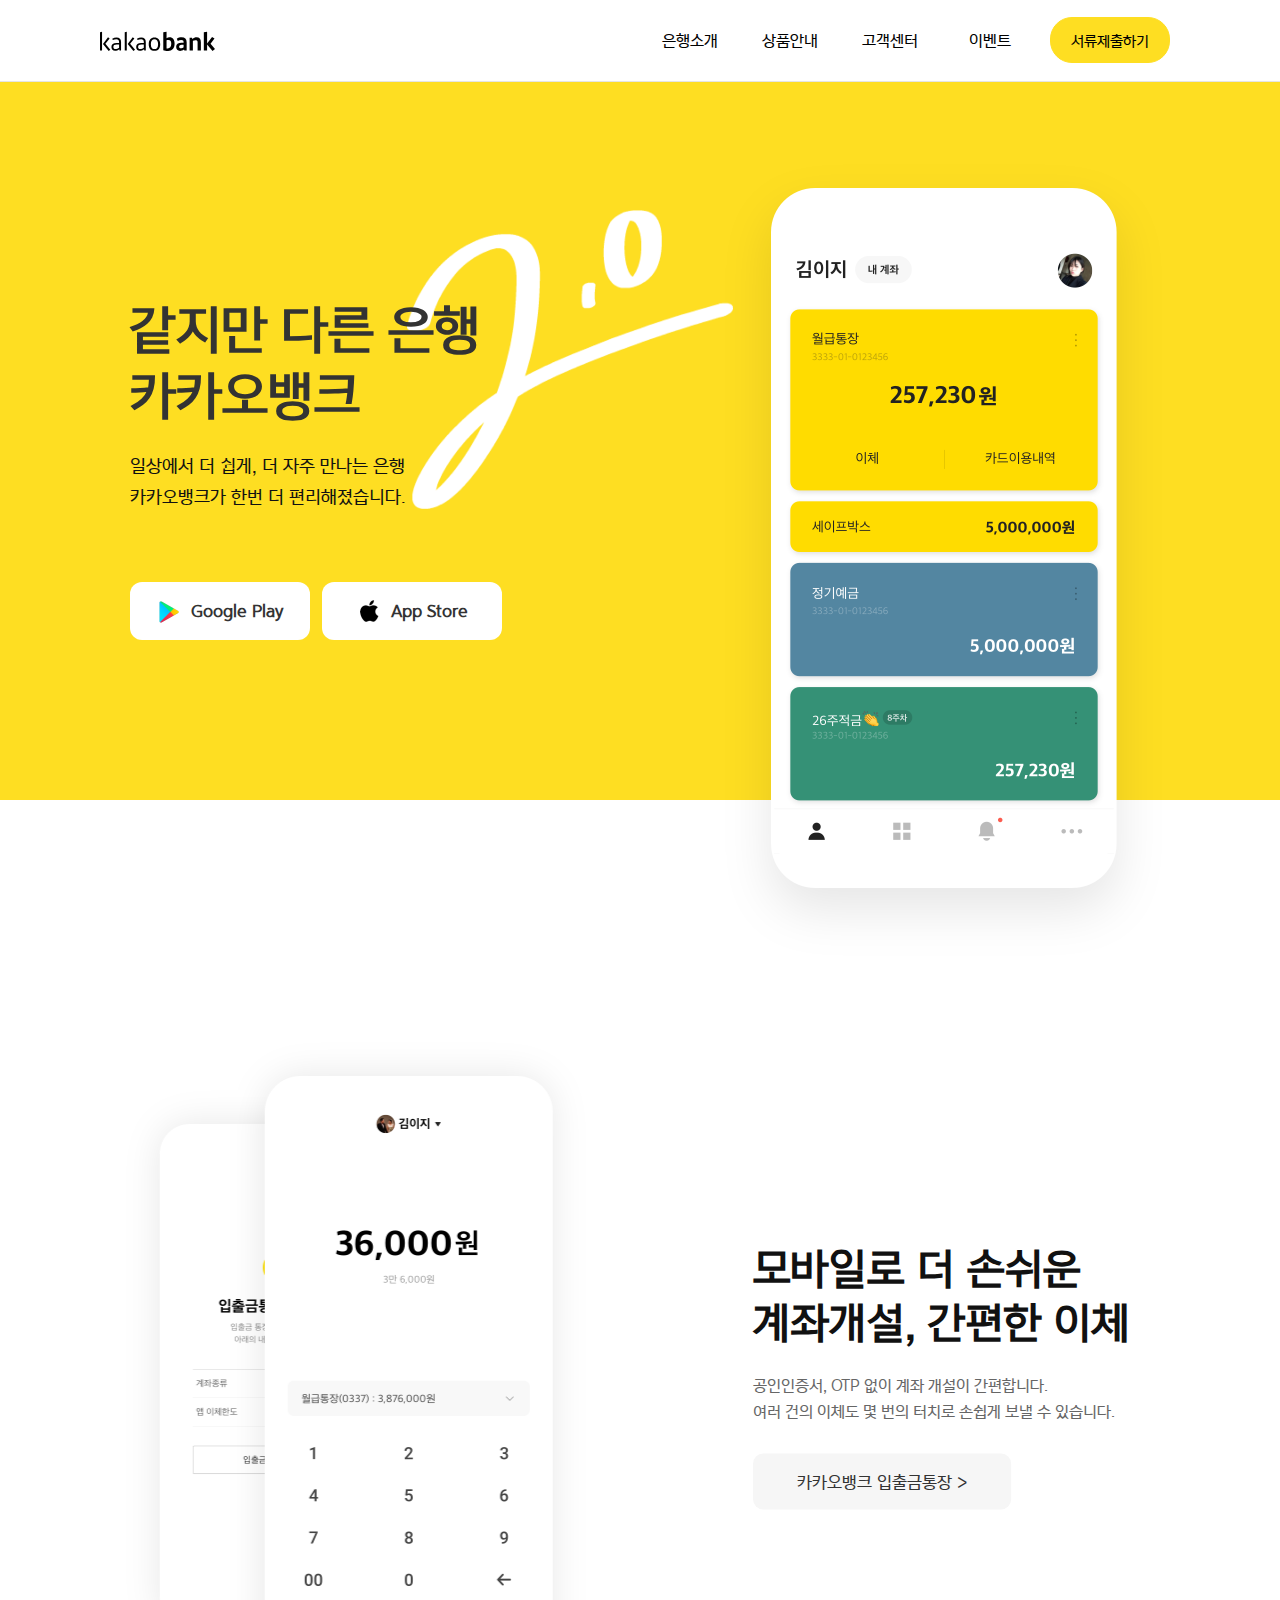
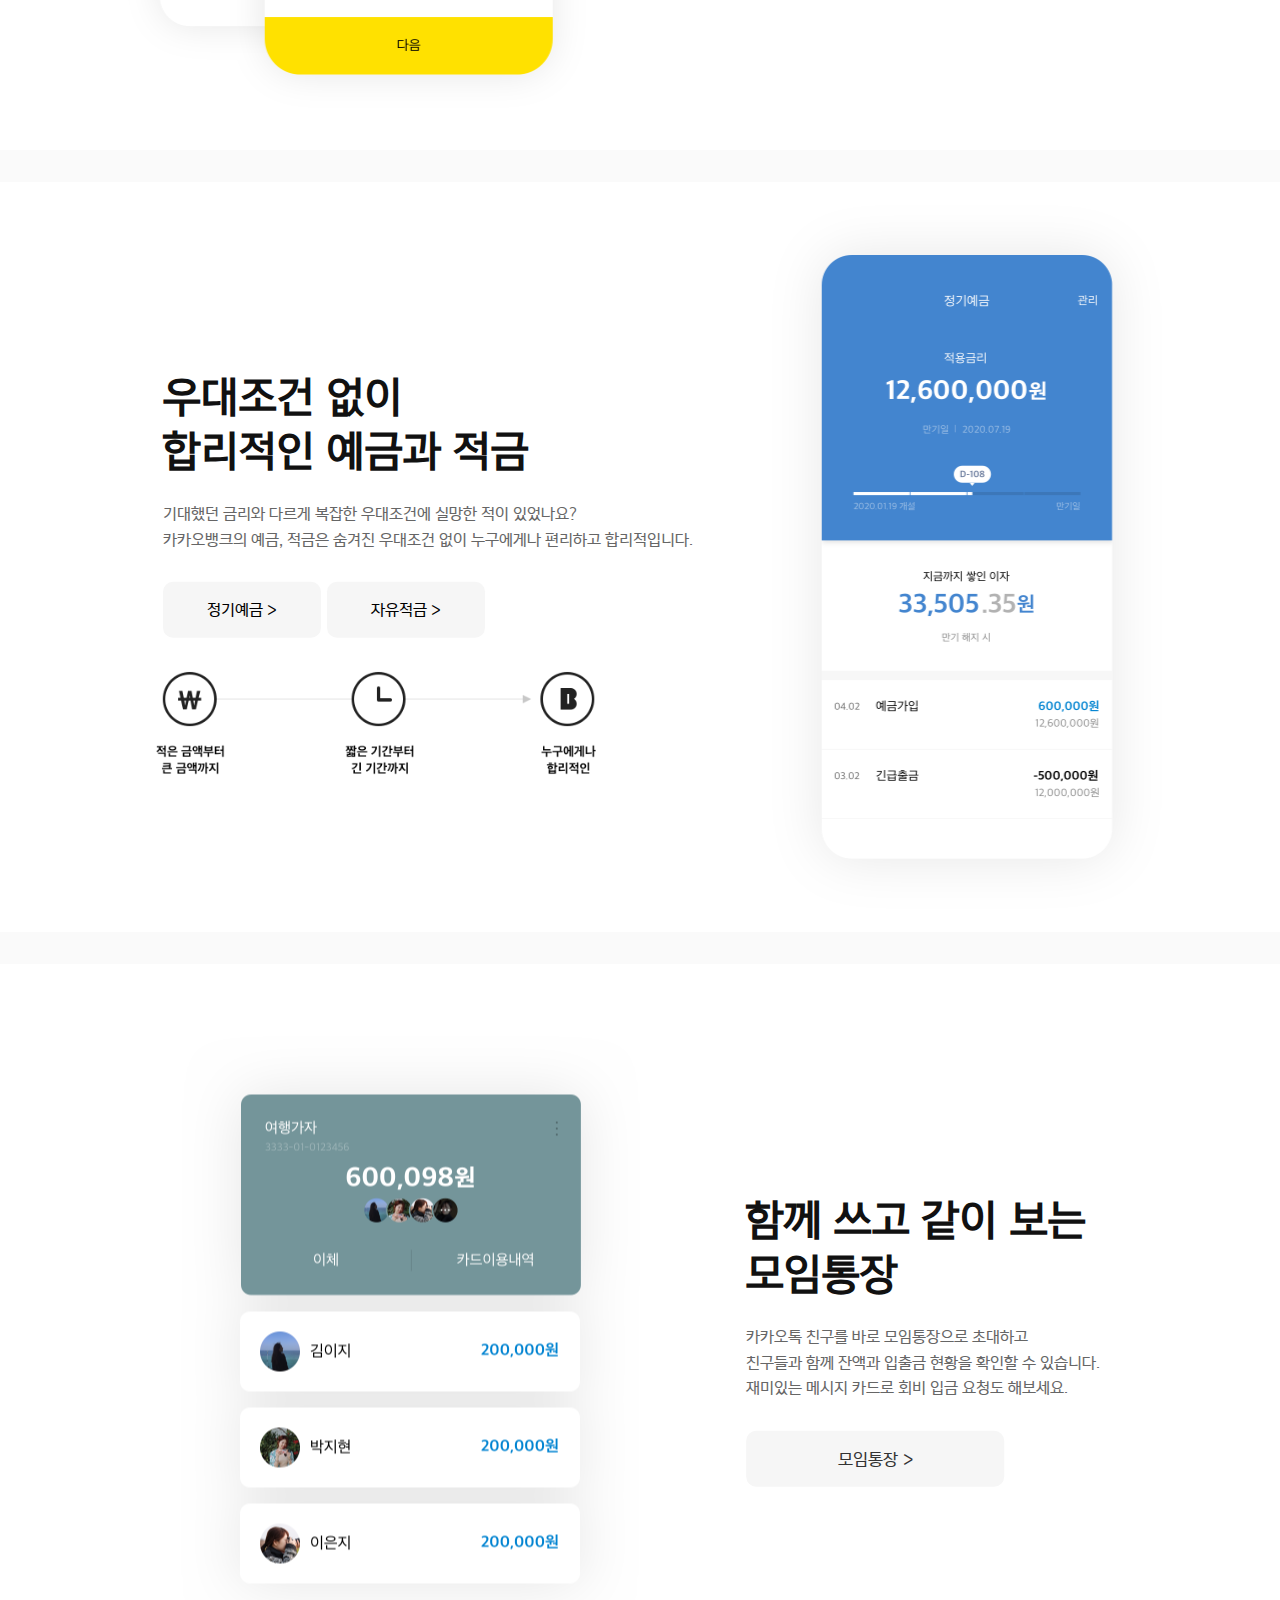
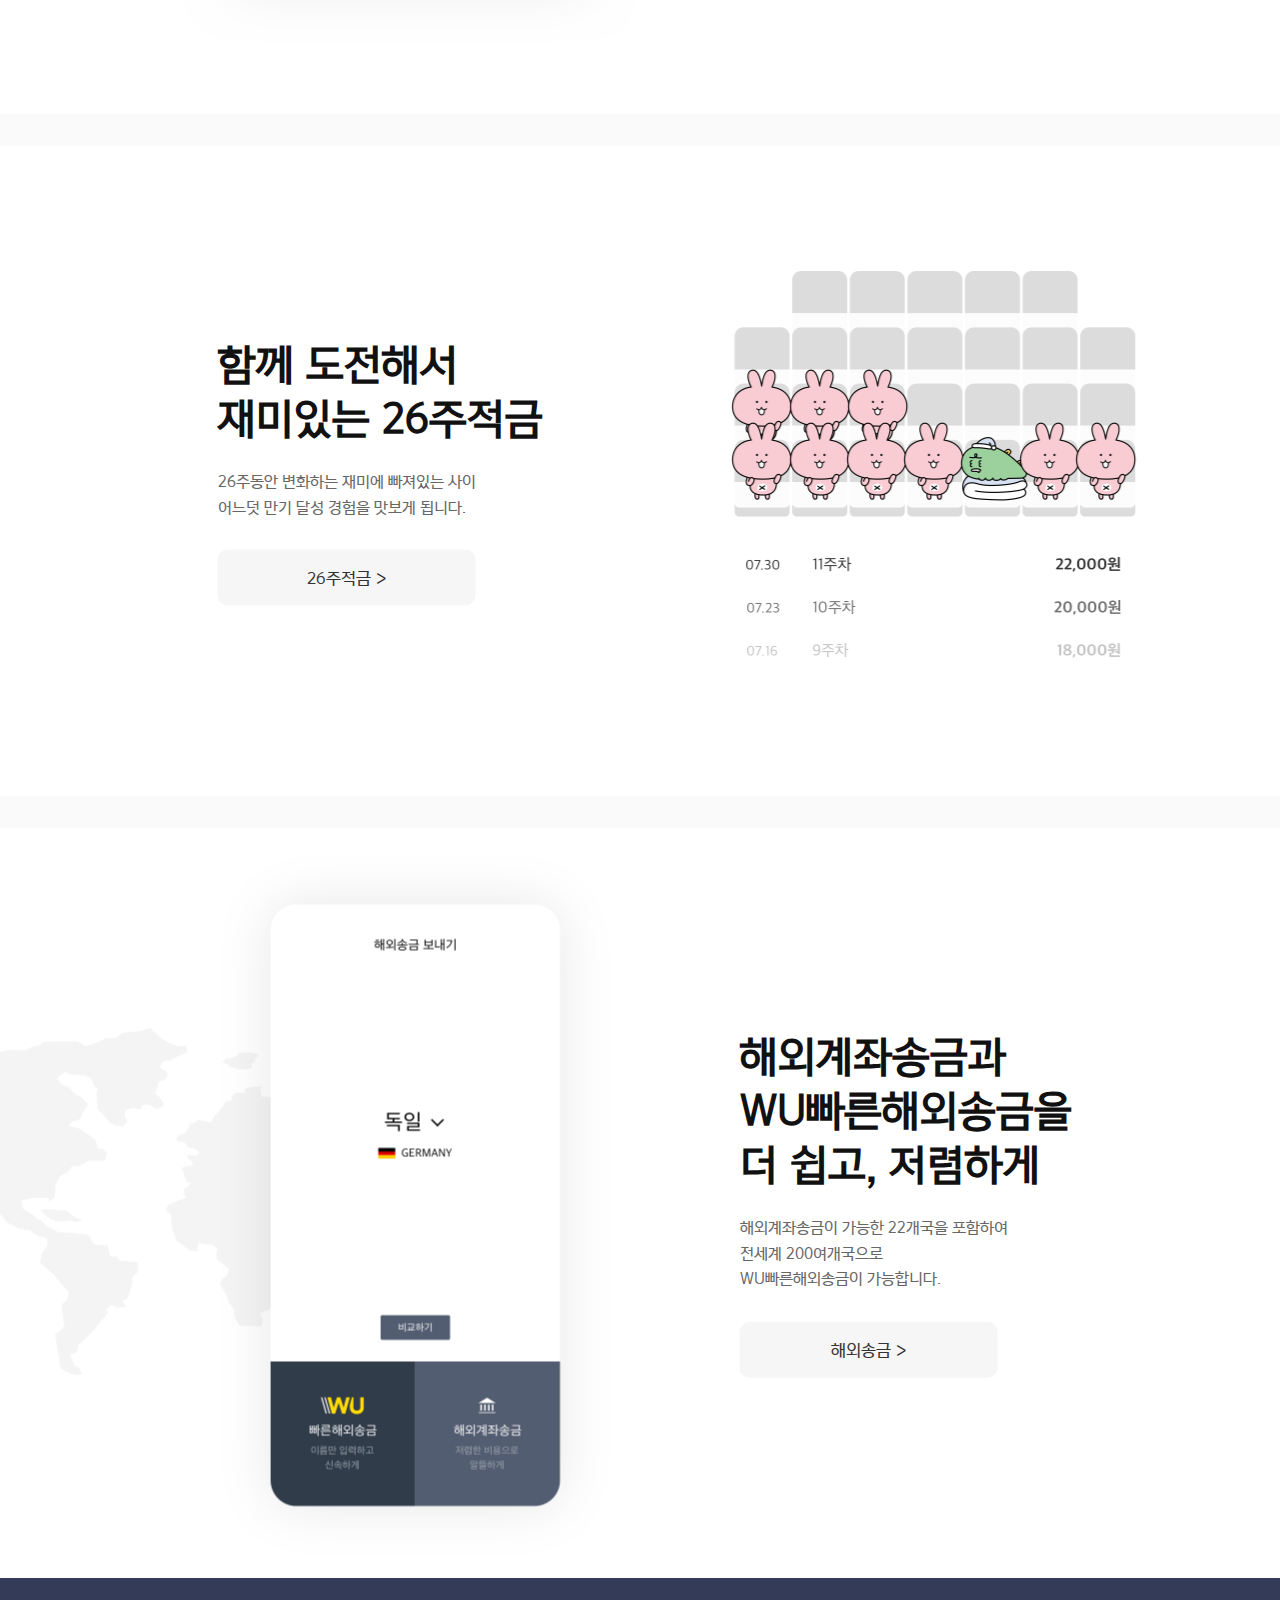
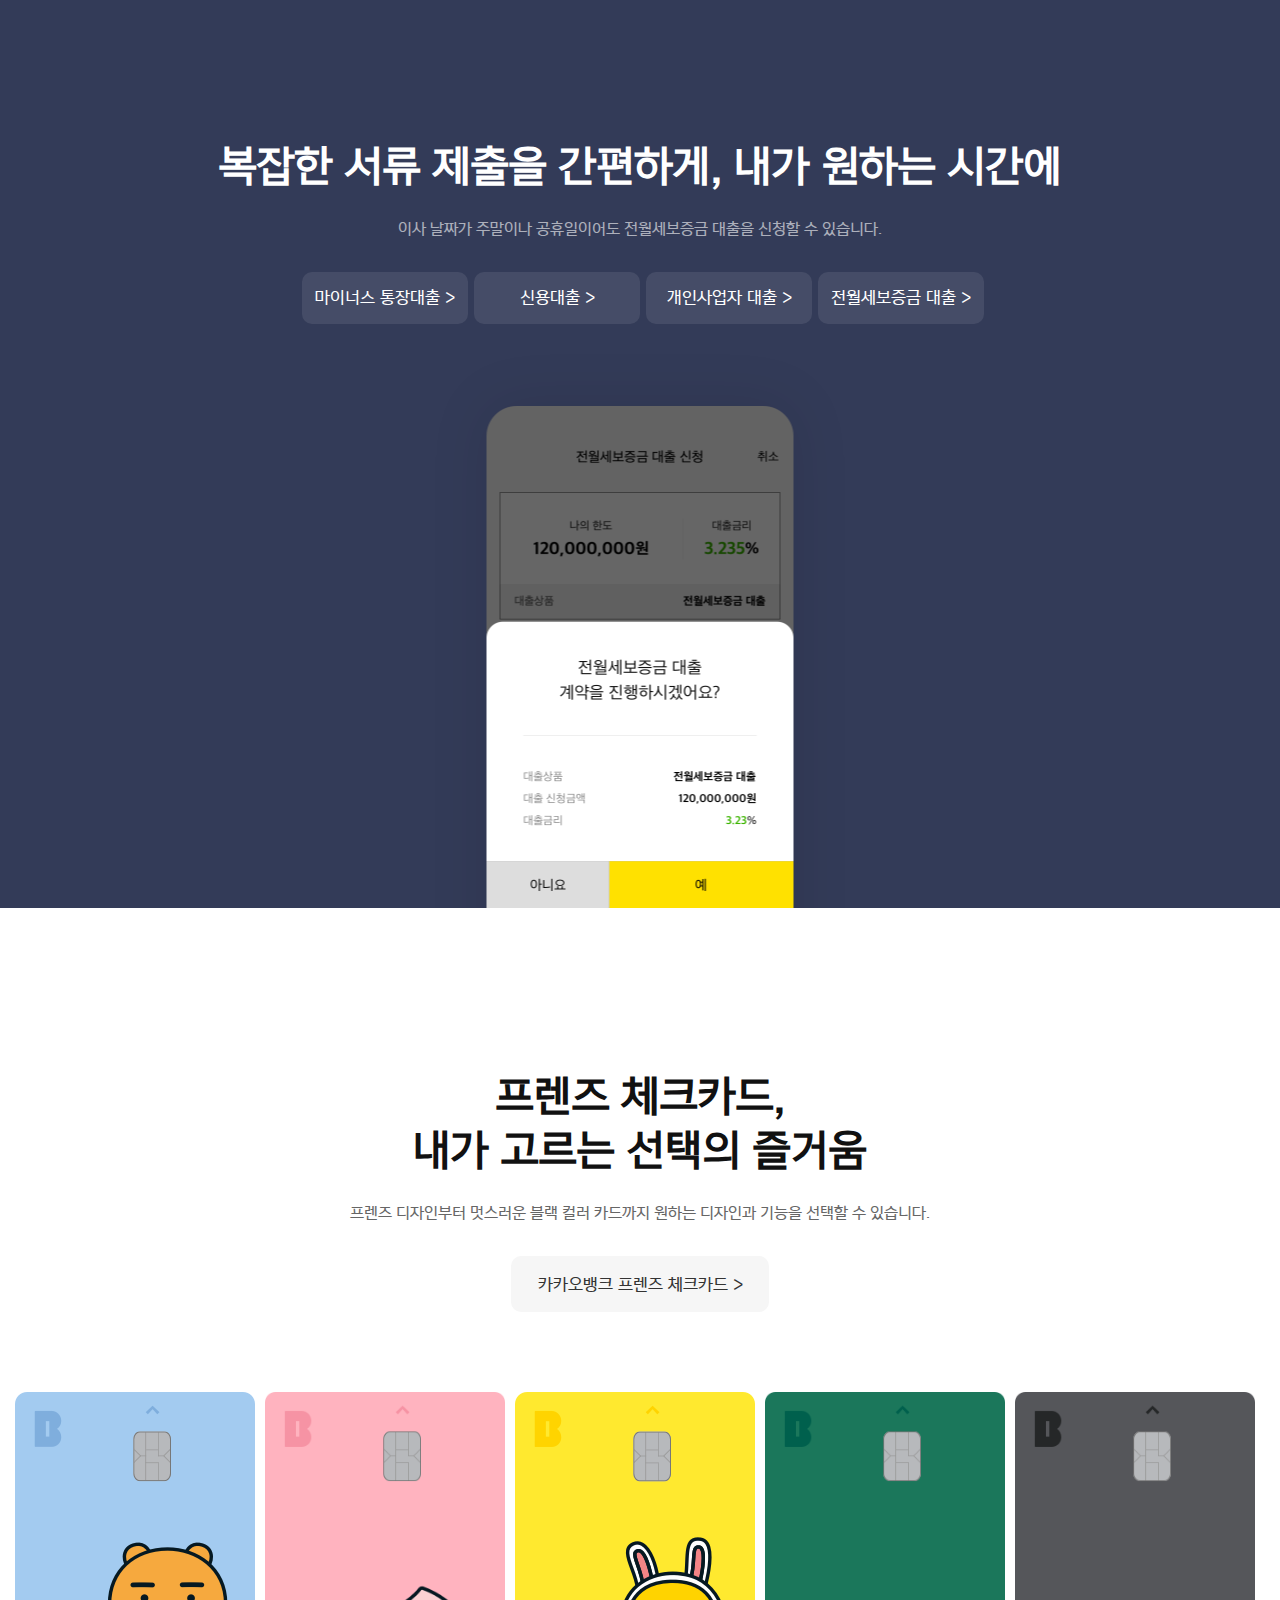
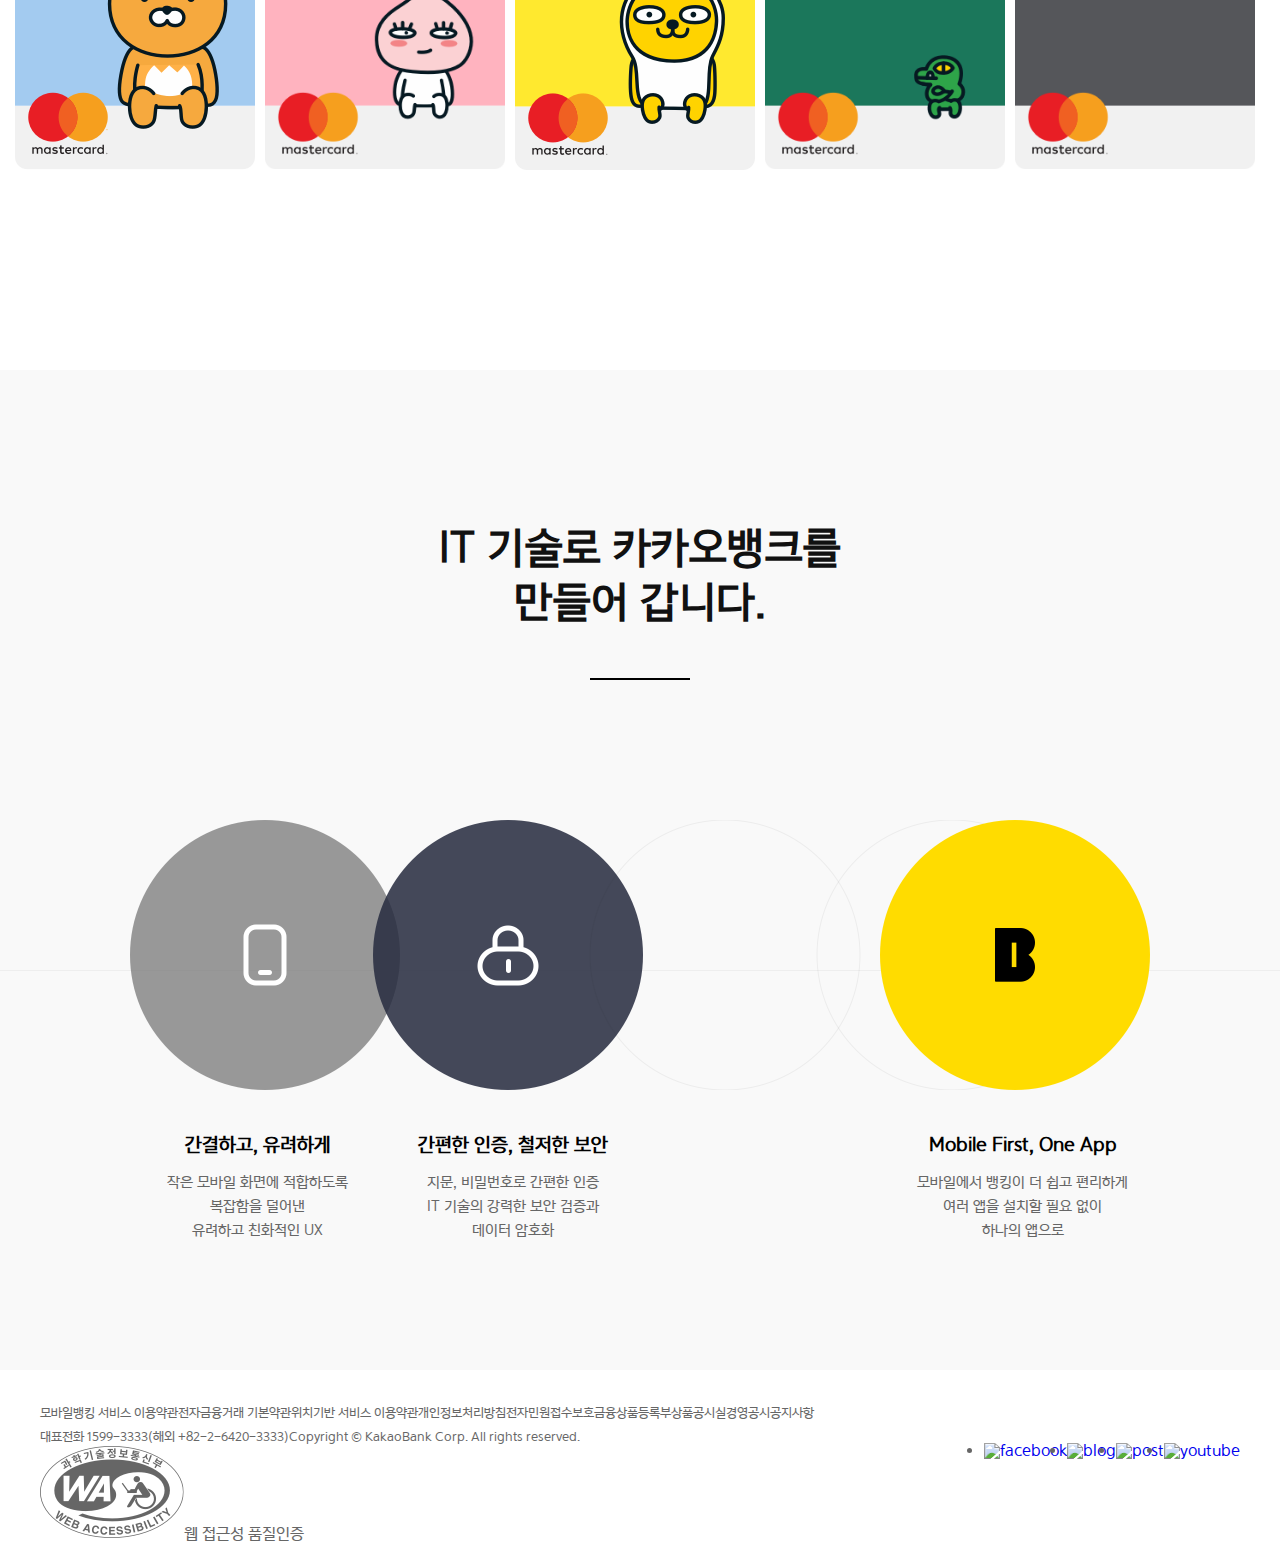
==== commit 693d43fb: "Edit intro style" ====
--- a/html/index.html
+++ b/html/index.html
@@ -233,6 +233,7 @@
               <div class="content-bar"></div>
             </div>
             <img class="intro9-img" src="../img/home_it.png" alt="카카오뱅크 IT 기술" />
+            <div class="image-bar"></div>
 
 
             <div class="intro9-subtitle">
--- a/css/main.css
+++ b/css/main.css
@@ -171,6 +171,7 @@
 /* INTRO 1 */
 
 .intro .intro1 {
+    margin-top: 80px;
     background-color: #fede22;
 }
 
@@ -518,6 +519,7 @@
 }
 
 .intro .intro9-wrap {
+    position: relative;
     height: 1000px;
 }
 
@@ -534,9 +536,20 @@
 }
 
 .intro .intro9-img {
+    position: relative;
+    z-index: 100;
     display: block;
     margin: 0 auto;
     width: 1020px;
+}
+
+.intro .intro9 .image-bar {
+    position: absolute;
+    top: 600px;
+    display: block;
+    width: 100%;
+    height: 1px;
+    background-color: #eee;
 }
 
 .intro .intro9-subtitle {
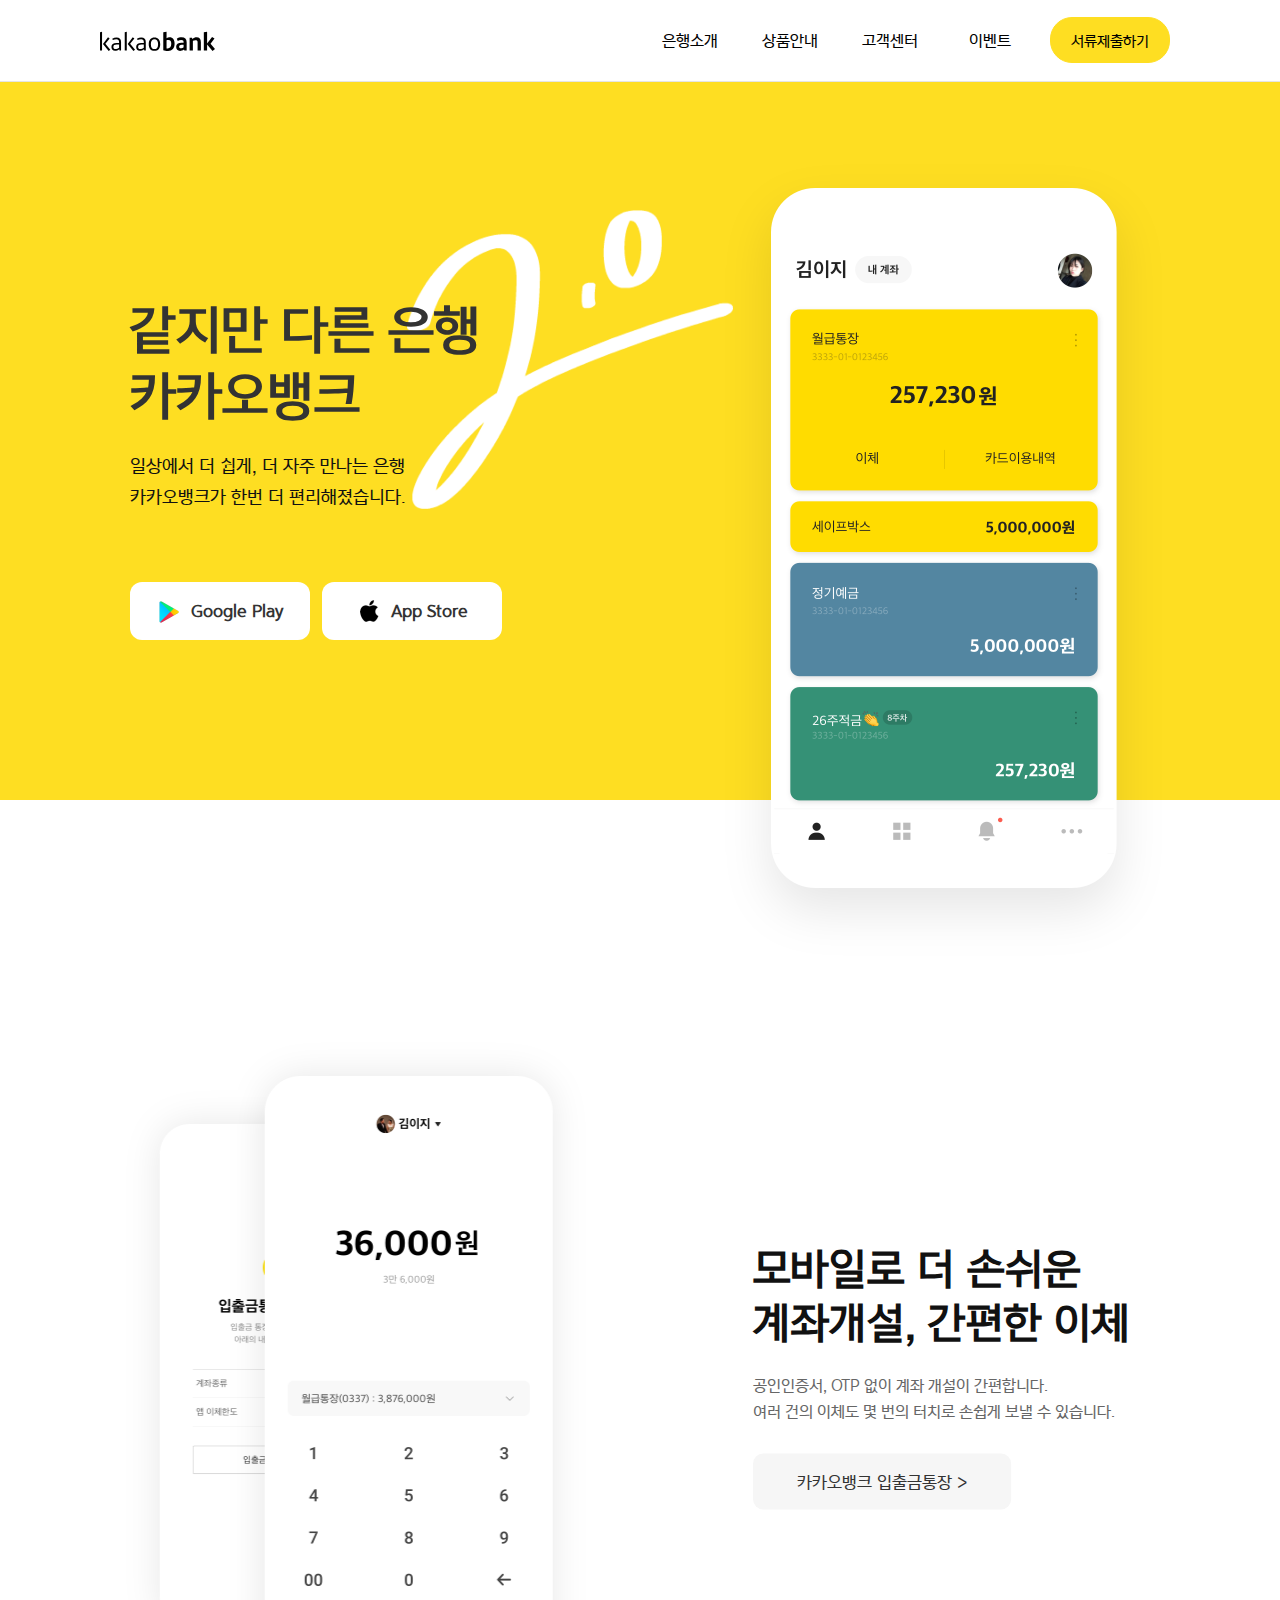
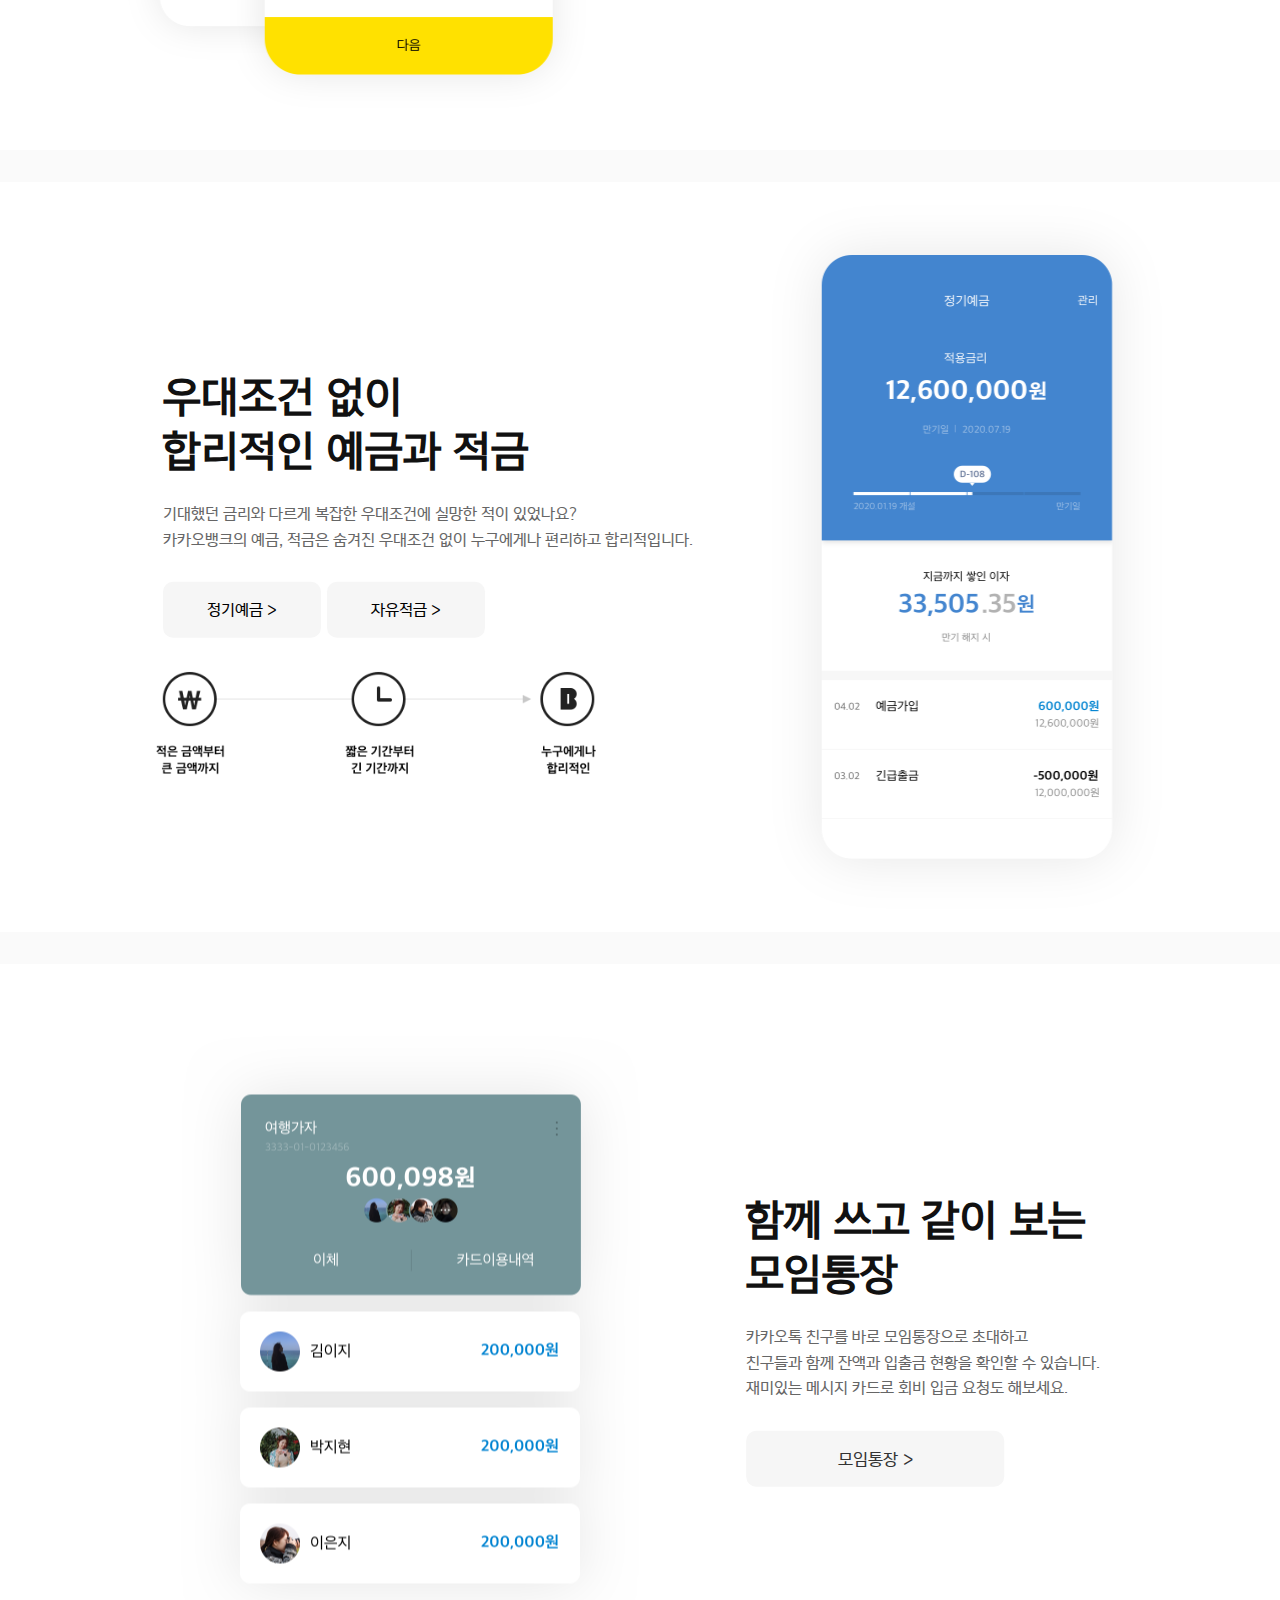
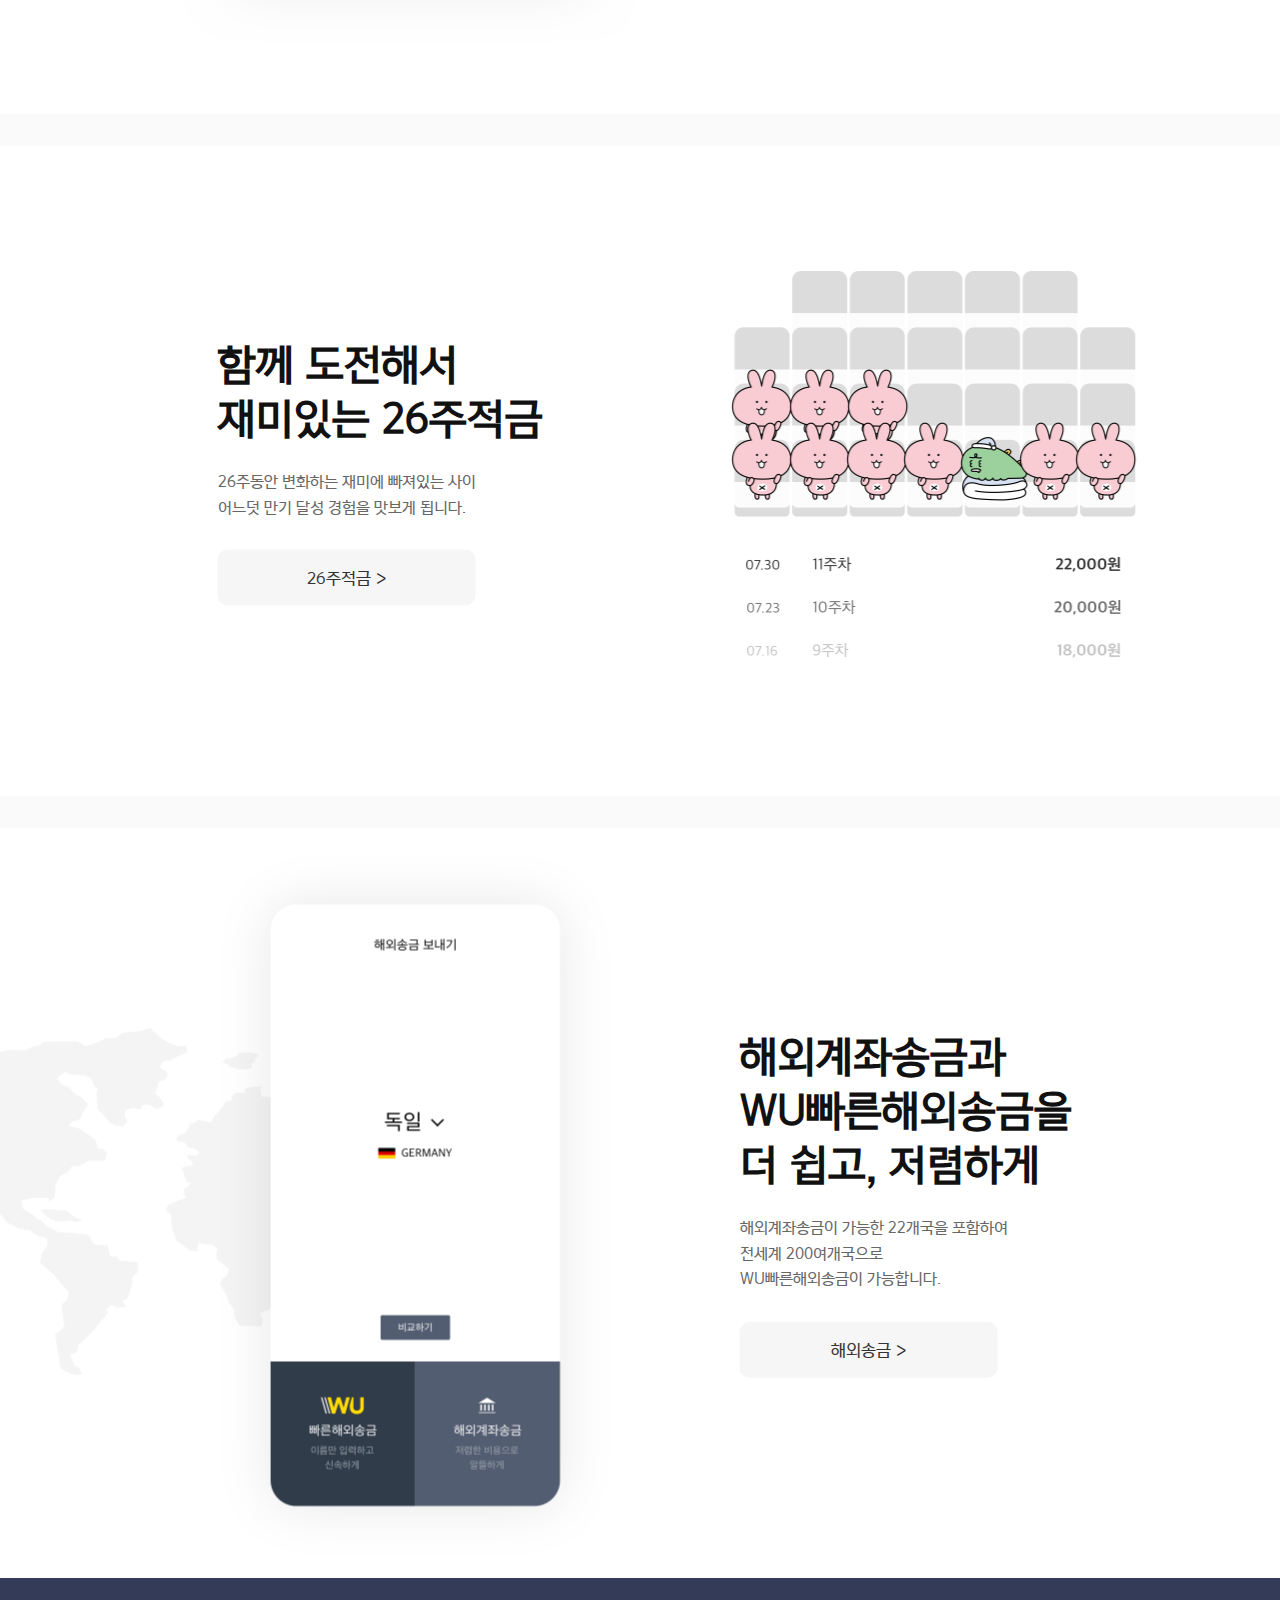
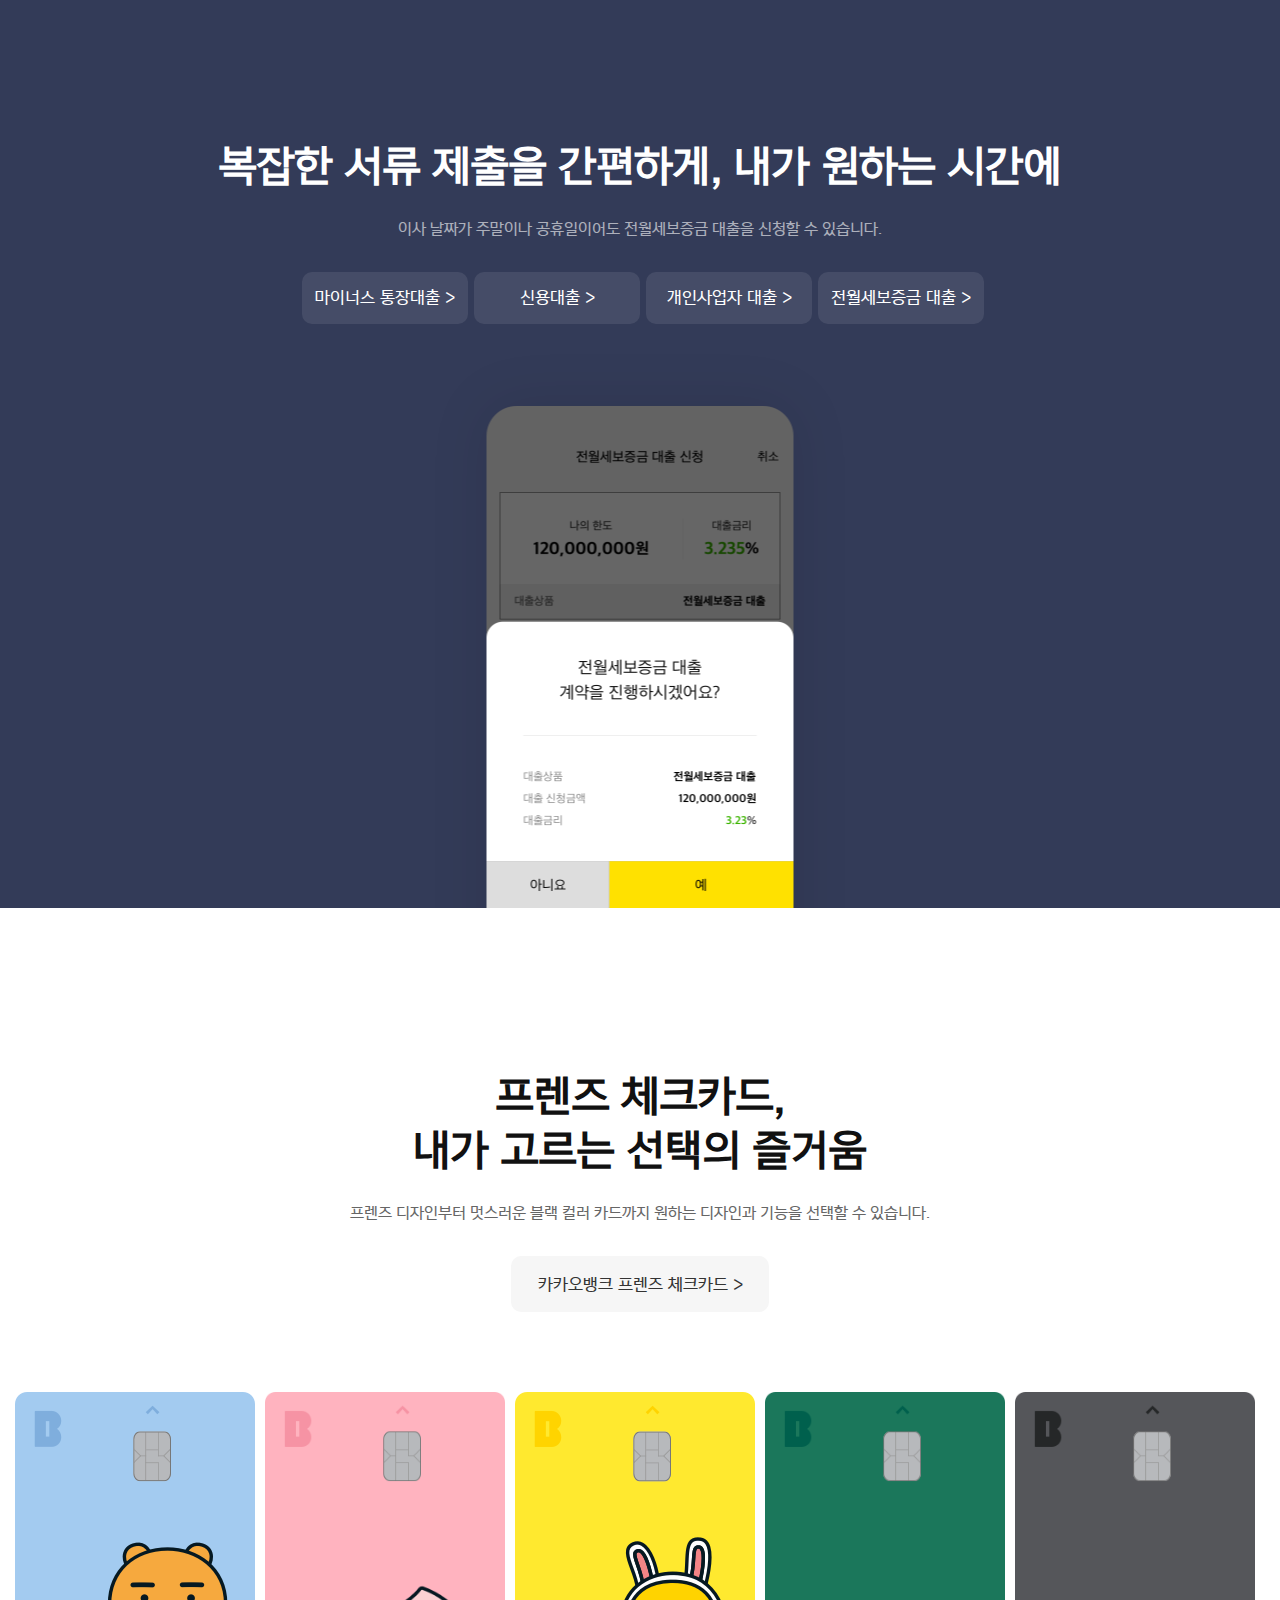
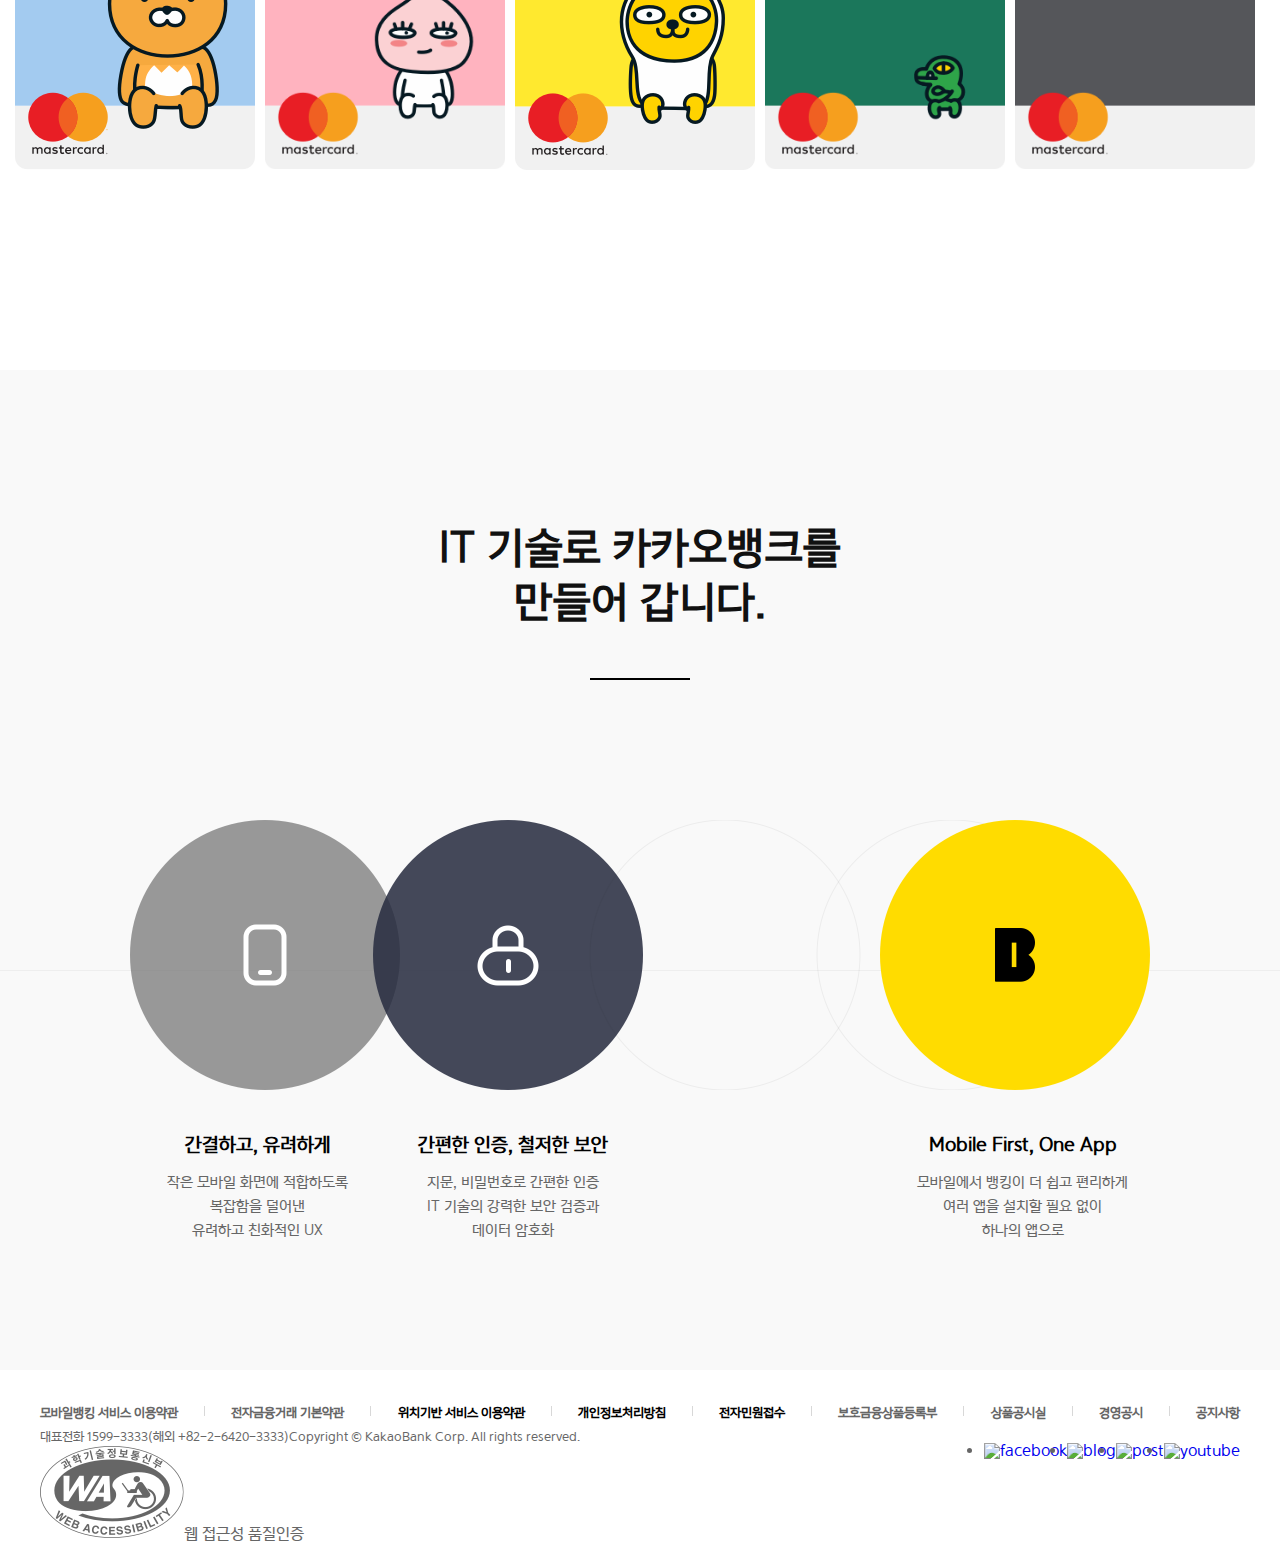
==== commit 15c16a75: "Add Footer style" ====
--- a/html/index.html
+++ b/html/index.html
@@ -272,35 +272,43 @@
     <!-- FOOTER -->
     <footer class="section">
       <div class="inner">
-        <ul class="policy">
-          <li>
+        <div class="policy">
+          <h4>
             <a href="https://www.kakaobank.com/Corp/Policy/Service">모바일뱅킹 서비스 이용약관</a>
-          </li>
-          <li>
+          </h4>
+    <div class="text-bar"></div>
+          <h4>
             <a href="https://www.kakaobank.com/Corp/Policy/EBanking">전자금융거래 기본약관</a>
-          </li>
-          <li>
-            <a href="https://www.kakaobank.com/Corp/Policy/LocationService">위치기반 서비스 이용약관</a>
-          </li>
-          <li>
-            <a href="https://www.kakaobank.com/Corp/Policy/Privacy/ManagementPolicy">개인정보처리방침</a>
-          </li>
-          <li>
-            <a href="https://www.kakaobank.com/Help/ConsumerProtection/OnlineComplaints/Ask">전자민원접수</a>
-          </li>
-          <li>
-            <a href="https://www.kakaobank.com/Corp/Policy/ProtectedFinancial">보호금융상품등록부</a>
-          </li>
-          <li>
+          </h4>
+          <div class="text-bar"></div>
+          <h4>
+            <a  class="policy-bold" href="https://www.kakaobank.com/Corp/Policy/LocationService">위치기반 서비스 이용약관</a>
+          </h4>
+          <div class="text-bar"></div>
+          <h4>
+            <a class="policy-bold" href="https://www.kakaobank.com/Corp/Policy/Privacy/ManagementPolicy">개인정보처리방침</a>
+          </h4>
+          <div class="text-bar"></div>
+          <h4>
+            <a class="policy-bold" href="https://www.kakaobank.com/Help/ConsumerProtection/OnlineComplaints/Ask">전자민원접수</a>
+          </h4>
+          <div class="text-bar"></div>
+          <h4>
+            <a  href="https://www.kakaobank.com/Corp/Policy/ProtectedFinancial">보호금융상품등록부</a>
+          </h4>
+          <div class="text-bar"></div>
+          <h4>
             <a href="https://www.kakaobank.com/Help/Documents/ProductDeclaration/Manual">상품공시실</a>
-          </li>
-          <li>
+          </h4>
+          <div class="text-bar"></div>
+          <h4>
             <a href="https://www.kakaobank.com/Corp/IR/Announcement/Business/pages/1">경영공시</a>
-          </li>
-          <li>
+          </h4>
+          <div class="text-bar"></div>
+          <h4>
             <a href="https://www.kakaobank.com/Corp/News/Notices/pages/1">공지사항</a>
-          </li>
-        </ul>
+          </h4>
+        </div>
         <ul class="contact">
           <li>대표전화 1599-3333</li>
           <li>(해외 +82-2-6420-3333)</li>
--- a/css/main.css
+++ b/css/main.css
@@ -1,506 +1,507 @@
 /* COMMON */
 html,
 body {
-    font-family: "Yoon 윤고딕", "sans-serif";
+  font-family: "Yoon 윤고딕", "sans-serif";
 }
 
 ::selection {
-    background-color: #fede22;
+  background-color: #fede22;
 }
 
 .body--container {
-    font-size: 15px;
-    font-weight: 400;
-    color: #666;
+  font-size: 15px;
+  font-weight: 400;
+  color: #666;
 }
 
 a {
-    text-decoration: none;
-    cursor: pointer;
+  text-decoration: none;
+  cursor: pointer;
 }
 
 a:hover {
-    text-decoration: underline;
+  text-decoration: underline;
 }
 
 /* FLOAT */
 
 .float--left {
-    float: left;
+  float: left;
 }
 
 .float--right {
-    float: right;
+  float: right;
 }
 
 /* SECTION & INNER */
 .section {
-    position: relative;
+  position: relative;
 }
 
 .section .inner {
-    max-width: 1200px;
-    margin: 0 auto;
-    box-sizing: border-box;
-    position: relative;
+  max-width: 1200px;
+  margin: 0 auto;
+  box-sizing: border-box;
+  position: relative;
 }
 
 /* BUTTON */
 
 .info-btn {
-    display: inline-block;
+  display: inline-block;
 }
 
 .info-btn a {
-    background-color: #f6f6f6;
-    width: 258px;
-    height: 56px;
-    font-size: 16px;
-    line-height: 56px;
-    border-radius: 10px;
-    display: flex;
-    align-items: center;
-    justify-content: center;
-    margin-top: 30px;
+  background-color: #f6f6f6;
+  width: 258px;
+  height: 56px;
+  font-size: 16px;
+  line-height: 56px;
+  border-radius: 10px;
+  display: flex;
+  align-items: center;
+  justify-content: center;
+  margin-top: 30px;
 }
 
 /* HEADER */
 header {
-    position: fixed;
-    left: 0;
-    top: 0;
-    z-index: 1000;
-    width: 100%;
-    background: #fff;
-    height: 81px;
-    border-bottom: 1px solid rgba(0, 0, 0, 0.1);
+  position: fixed;
+  left: 0;
+  top: 0;
+  z-index: 1000;
+  width: 100%;
+  background: #fff;
+  height: 81px;
+  border-bottom: 1px solid rgba(0, 0, 0, 0.1);
 }
 
 header .header-wrap {
-    height: 80px;
-    width: 1080px;
-    margin: 0 auto;
-}
-
-header .menu-group {}
+  height: 80px;
+  width: 1080px;
+  margin: 0 auto;
+}
+
+header .menu-group {
+}
 
 header .logo {
-    line-height: 80px;
+  line-height: 80px;
 }
 
 header .logo a {
-    background: url("../img/logo_black.svg") no-repeat;
-    display: inline-block;
-    width: 116px;
-    height: 20px;
-    font-size: 0;
-    text-indent: -9999px;
-    vertical-align: middle;
+  background: url("../img/logo_black.svg") no-repeat;
+  display: inline-block;
+  width: 116px;
+  height: 20px;
+  font-size: 0;
+  text-indent: -9999px;
+  vertical-align: middle;
 }
 
 header .main-menu {
-    display: flex;
-    align-items: center;
-    line-height: 44px;
-    font-size: 15px;
-    vertical-align: middle;
+  display: flex;
+  align-items: center;
+  line-height: 44px;
+  font-size: 15px;
+  vertical-align: middle;
 }
 
 .main-menu li {
-    display: block;
-    padding: 0 10px;
-    line-height: 80px;
-    min-width: 80px;
-    box-sizing: border-box;
-    display: inline-block;
-    margin: 0 10px;
-    font-size: 15px;
-    text-align: center;
+  display: block;
+  padding: 0 10px;
+  line-height: 80px;
+  min-width: 80px;
+  box-sizing: border-box;
+  display: inline-block;
+  margin: 0 10px;
+  font-size: 15px;
+  text-align: center;
 }
 
 .main-menu li a {
-    color: #000;
-    vertical-align: middle;
+  color: #000;
+  vertical-align: middle;
 }
 
 .main-menu li.submit-btn {
-    display: inline-block;
-    line-height: 44px;
-    height: 46px;
-    font-size: 14px;
-    border-radius: 22px;
-    padding: 0 20px;
-    background: #fede22;
-    border: 1px solid #fede22;
+  display: inline-block;
+  line-height: 44px;
+  height: 46px;
+  font-size: 14px;
+  border-radius: 22px;
+  padding: 0 20px;
+  background: #fede22;
+  border: 1px solid #fede22;
 }
 
 .main-menu li a:hover {
-    text-decoration: underline;
+  text-decoration: underline;
 }
 
 /* VISUAL COMMON*/
 .section-visual {
-    min-width: 1200px;
+  min-width: 1200px;
 }
 
 .intro h2 {
-    font-size: 40px;
-    font-weight: bold;
-    line-height: 1.35;
-    color: #111;
+  font-size: 40px;
+  font-weight: bold;
+  line-height: 1.35;
+  color: #111;
 }
 
 .intro p {
-    margin-top: 24px;
-    font-size: 15px;
-    font-weight: 400;
-    line-height: 1.7;
-    color: #666;
+  margin-top: 24px;
+  font-size: 15px;
+  font-weight: 400;
+  line-height: 1.7;
+  color: #666;
 }
 
 .intro a {
-    color: #333;
+  color: #333;
 }
 
 .intro-divider {
-    width: 100%;
-    height: 32px;
-    background-color: #fafafa;
+  width: 100%;
+  height: 32px;
+  background-color: #fafafa;
 }
 
 /* INTRO 1 */
 
 .intro .intro1 {
-    margin-top: 80px;
-    background-color: #fede22;
+  margin-top: 80px;
+  background-color: #fede22;
 }
 
 .intro .intro1 .intro1-wrap {
-    position: relative;
-    width: 1200px;
-    height: 720px;
-    margin: 0 auto;
+  position: relative;
+  width: 1200px;
+  height: 720px;
+  margin: 0 auto;
 }
 
 .intro .intro1-img {
-    width: 100%;
+  width: 100%;
 }
 
 .intro .intro1 .intro1-wrap .intro1-content {
-    position: absolute;
-    top: 215px;
-    left: 90px;
+  position: absolute;
+  top: 215px;
+  left: 90px;
 }
 
 .intro .intro1 .intro1-wrap .intro1-content h2 {
-    font-size: 49px;
-    line-height: 1.35;
-    color: #333;
+  font-size: 49px;
+  line-height: 1.35;
+  color: #333;
 }
 
 .intro .intro1 .intro1-wrap .intro1-content p {
-    font-size: 17px;
-    line-height: 1.8;
-    color: #111;
+  font-size: 17px;
+  line-height: 1.8;
+  color: #111;
 }
 
 .intro .intro1 .intro1-wrap .intro1-content .intro1-btn-box {
-    display: flex;
-    margin-top: 70px;
+  display: flex;
+  margin-top: 70px;
 }
 
 .intro .intro1 .intro1-wrap .intro1-content .intro1-btn-box a {
-    width: 178px;
-    height: 56px;
-    border: 1px solid rgba(255, 255, 255, 0.3);
-    border-radius: 12px;
-    font-size: 16.2px;
-    font-weight: bold;
-    line-height: 56px;
-    color: #333;
-    background: #fff;
-    text-align: center;
+  width: 178px;
+  height: 56px;
+  border: 1px solid rgba(255, 255, 255, 0.3);
+  border-radius: 12px;
+  font-size: 16.2px;
+  font-weight: bold;
+  line-height: 56px;
+  color: #333;
+  background: #fff;
+  text-align: center;
 }
 
 .intro .intro1 .intro1-wrap .intro1-content .intro1-btn-box a:nth-of-type(1) {
-    margin-right: 12px;
+  margin-right: 12px;
 }
 
 .intro .intro1 .intro1-wrap .intro1-content .intro1-btn-box a .googleplay-icon,
 .intro .intro1 .intro1-wrap .intro1-content .intro1-btn-box a .appstore-icon {
-    display: inline-block;
-    background-image: url("../img/img_kabang_sprite.png");
-    background-size: 420px 390px;
-    width: 24px;
-    height: 24px;
-    vertical-align: middle;
-    margin: -2px 10px 0 0;
+  display: inline-block;
+  background-image: url("../img/img_kabang_sprite.png");
+  background-size: 420px 390px;
+  width: 24px;
+  height: 24px;
+  vertical-align: middle;
+  margin: -2px 10px 0 0;
 }
 
 .intro .intro1 .intro1-wrap .intro1-content .intro1-btn-box a .googleplay-icon {
-    background-position: -341px -292px;
+  background-position: -341px -292px;
 }
 
 .intro .intro1 .intro1-wrap .intro1-content .intro1-btn-box a .appstore-icon {
-    background-position: -371px -292px;
-    margin-top: -4px;
+  background-position: -371px -292px;
+  margin-top: -4px;
 }
 
 /* INTRO 2 */
 
 .intro .intro2 {
-    background-color: #fff;
-    margin-top: 200px;
+  background-color: #fff;
+  margin-top: 200px;
 }
 
 .intro .intro2-wrap {
-    position: relative;
-    width: 100%;
-    height: 750px;
+  position: relative;
+  width: 100%;
+  height: 750px;
 }
 
 .intro .intro2-img {
-    width: 473px;
-    height: 678px;
-    position: absolute;
-    transform: translate(-10%, -50%);
-    top: 50%;
-    right: 50%;
+  width: 473px;
+  height: 678px;
+  position: absolute;
+  transform: translate(-10%, -50%);
+  top: 50%;
+  right: 50%;
 }
 
 .intro .intro2-content {
-    position: absolute;
-    transform: translate(30%, -50%);
-    top: 50%;
-    left: 50%;
+  position: absolute;
+  transform: translate(30%, -50%);
+  top: 50%;
+  left: 50%;
 }
 
 /* INTRO 3 */
 
 .intro .intro3 {
-    background-color: #fff;
+  background-color: #fff;
 }
 
 .intro .intro3-wrap {
-    position: relative;
-    width: 100%;
-    height: 750px;
+  position: relative;
+  width: 100%;
+  height: 750px;
 }
 
 .intro .intro3-img1 {
-    position: absolute;
-    width: 409px;
-    height: 722px;
-    transform: translate(30%, -50%);
-    top: 50%;
-    left: 50%;
+  position: absolute;
+  width: 409px;
+  height: 722px;
+  transform: translate(30%, -50%);
+  top: 50%;
+  left: 50%;
 }
 
 .intro .intro3-img2 {
-    position: absolute;
-    width: 440px;
-    transform: translate(-10%, 110%);
-    top: 50%;
-    right: 50%;
+  position: absolute;
+  width: 440px;
+  transform: translate(-10%, 110%);
+  top: 50%;
+  right: 50%;
 }
 
 .intro .intro3-content {
-    position: absolute;
-    transform: translate(10%, -70%);
-    top: 50%;
-    right: 50%;
+  position: absolute;
+  transform: translate(10%, -70%);
+  top: 50%;
+  right: 50%;
 }
 
 .intro3-btn-box {
-    display: flex;
+  display: flex;
 }
 
 .intro3-btn a {
-    width: 158px;
-    height: 56px;
-    margin-right: 6px;
-    border-radius: 10px;
-    background-color: #f6f6f6;
-    font-size: 15px;
-    line-height: 56px;
-    color: #000;
-    text-align: center;
+  width: 158px;
+  height: 56px;
+  margin-right: 6px;
+  border-radius: 10px;
+  background-color: #f6f6f6;
+  font-size: 15px;
+  line-height: 56px;
+  color: #000;
+  text-align: center;
 }
 
 /* INTRO 4 */
 
 .intro .intro4 {
-    background-color: #fff;
+  background-color: #fff;
 }
 
 .intro .intro4-wrap {
-    position: relative;
-    width: 100%;
-    height: 750px;
+  position: relative;
+  width: 100%;
+  height: 750px;
 }
 
 .intro .intro4-img {
-    position: absolute;
-    width: 459px;
-    height: 607px;
-    transform: translate(0%, -50%);
-    top: 50%;
-    right: 50%;
+  position: absolute;
+  width: 459px;
+  height: 607px;
+  transform: translate(0%, -50%);
+  top: 50%;
+  right: 50%;
 }
 
 .intro .intro4-content {
-    position: absolute;
-    transform: translate(30%, -50%);
-    top: 50%;
-    left: 50%;
+  position: absolute;
+  transform: translate(30%, -50%);
+  top: 50%;
+  left: 50%;
 }
 
 /* INTRO 5 */
 
 .intro .intro5 {
-    background-color: #fff;
+  background-color: #fff;
 }
 
 .intro .intro5-wrap {
-    position: relative;
-    width: 100%;
-    height: 650px;
+  position: relative;
+  width: 100%;
+  height: 650px;
 }
 
 .intro .intro5-img {
-    position: absolute;
-    width: 492px;
-    height: 408px;
-    transform: translate(10%, -50%);
-    top: 50%;
-    left: 50%;
+  position: absolute;
+  width: 492px;
+  height: 408px;
+  transform: translate(10%, -50%);
+  top: 50%;
+  left: 50%;
 }
 
 .intro .intro5-content {
-    position: absolute;
-    transform: translate(-30%, -50%);
-    top: 50%;
-    right: 50%;
+  position: absolute;
+  transform: translate(-30%, -50%);
+  top: 50%;
+  right: 50%;
 }
 
 /* INTRO 6 */
 
 .intro .intro6 {
-    background-color: #fff;
+  background-color: #fff;
 }
 
 .intro .intro6-wrap {
-    position: relative;
-    width: 100%;
-    height: 750px;
+  position: relative;
+  width: 100%;
+  height: 750px;
 }
 
 .intro .intro6-img1 {
-    position: absolute;
-    width: 650px;
-    top: 200px;
-    left: -120px;
+  position: absolute;
+  width: 650px;
+  top: 200px;
+  left: -120px;
 }
 
 .intro .intro6-img2 {
-    position: absolute;
-    width: 408px;
-    height: 715px;
-    transform: translate(-5%, -50%);
-    top: 50%;
-    right: 50%;
+  position: absolute;
+  width: 408px;
+  height: 715px;
+  transform: translate(-5%, -50%);
+  top: 50%;
+  right: 50%;
 }
 
 .intro .intro6-content {
-    position: absolute;
-    transform: translate(30%, -50%);
-    top: 50%;
-    left: 50%;
+  position: absolute;
+  transform: translate(30%, -50%);
+  top: 50%;
+  left: 50%;
 }
 
 /* INTRO 7 */
 
 .intro .intro7 {
-    background-color: #333b58;
+  background-color: #333b58;
 }
 
 .intro .intro7-wrap {
-    position: relative;
-    width: 100%;
-    height: 930px;
+  position: relative;
+  width: 100%;
+  height: 930px;
 }
 
 .intro .intro7-img {
-    position: absolute;
-    width: 429px;
-    height: 563px;
-    transform: translateX(-50%);
-    bottom: 0;
-    left: 50%;
+  position: absolute;
+  width: 429px;
+  height: 563px;
+  transform: translateX(-50%);
+  bottom: 0;
+  left: 50%;
 }
 
 .intro .intro7-content {
-    text-align: center;
-    padding-top: 160px;
+  text-align: center;
+  padding-top: 160px;
 }
 
 .intro .intro7-content h2 {
-    color: #fff;
-    font-weight: 600;
-    font-size: 40px;
-    line-height: 1.35;
+  color: #fff;
+  font-weight: 600;
+  font-size: 40px;
+  line-height: 1.35;
 }
 
 .intro .intro7-content p {
-    color: #fff;
-    font-weight: 200;
-    opacity: 60%;
-    margin-top: 24px;
-    font-size: 15px;
+  color: #fff;
+  font-weight: 200;
+  opacity: 60%;
+  margin-top: 24px;
+  font-size: 15px;
 }
 
 .intro .intro7-btn-box {
-    display: flex;
-    align-items: center;
-    justify-content: center;
+  display: flex;
+  align-items: center;
+  justify-content: center;
 }
 
 .intro .intro7-btn a {
-    width: 166px;
-    height: 52px;
-    border-radius: 10px;
-    background-color: rgba(255, 255, 255, 0.09);
-    margin-left: 6px;
-    font-size: 16px;
-    line-height: 51px;
-    color: #fff;
-    text-align: cente;
+  width: 166px;
+  height: 52px;
+  border-radius: 10px;
+  background-color: rgba(255, 255, 255, 0.09);
+  margin-left: 6px;
+  font-size: 16px;
+  line-height: 51px;
+  color: #fff;
+  text-align: cente;
 }
 
 /* INTRO 8 */
 
 .intro .intro8 {
-    background-color: #fff;
+  background-color: #fff;
 }
 
 .intro .intro8-wrap {
-    height: 1062px;
+  height: 1062px;
 }
 
 .intro .intro8-content {
-    text-align: center;
-    padding-top: 160px;
+  text-align: center;
+  padding-top: 160px;
 }
 
 .intro .intro8 .intro8-btn {
-    margin-left: 50%;
+  margin-left: 50%;
 }
 
 .intro .intro8-img-box {
-    display: flex;
-    margin-top: 80px;
-    align-items: center;
-    justify-content: center;
+  display: flex;
+  margin-top: 80px;
+  align-items: center;
+  justify-content: center;
 }
 
 .intro .intro8-img1,
@@ -508,116 +509,134 @@
 .intro8-img3,
 .intro8-img4,
 .intro8-img5 {
-    width: 240px;
-    padding-right: 10px;
+  width: 240px;
+  padding-right: 10px;
 }
 
 /* INTRO 9 */
 
 .intro9 {
-    background-color: #f9f9f9;
+  background-color: #f9f9f9;
 }
 
 .intro .intro9-wrap {
-    position: relative;
-    height: 1000px;
+  position: relative;
+  height: 1000px;
 }
 
 .intro .intro9-content {
-    text-align: center;
-    padding-top: 150px;
+  text-align: center;
+  padding-top: 150px;
 }
 
 .intro .intro9 .content-bar {
-    width: 100px;
-    height: 2px;
-    background-color: #000;
-    margin: 50px auto 140px;
+  width: 100px;
+  height: 2px;
+  background-color: #000;
+  margin: 50px auto 140px;
 }
 
 .intro .intro9-img {
-    position: relative;
-    z-index: 100;
-    display: block;
-    margin: 0 auto;
-    width: 1020px;
+  position: relative;
+  z-index: 100;
+  display: block;
+  margin: 0 auto;
+  width: 1020px;
 }
 
 .intro .intro9 .image-bar {
-    position: absolute;
-    top: 600px;
-    display: block;
-    width: 100%;
-    height: 1px;
-    background-color: #eee;
+  position: absolute;
+  top: 600px;
+  display: block;
+  width: 100%;
+  height: 1px;
+  background-color: #eee;
 }
 
 .intro .intro9-subtitle {
-    width: 1020px;
-    margin: 0 auto;
-    display: flex;
-    margin-top: 45px;
+  width: 1020px;
+  margin: 0 auto;
+  display: flex;
+  margin-top: 45px;
 }
 
 .intro .intro9-subtitle-1,
 .intro9-subtitle-2,
 .intro9-subtitle-3,
 .intro9-subtitle-4 {
-    width: 25%;
+  width: 25%;
 }
 
 .intro .intro9 h3 {
-    font-size: 18px;
-    color: #000;
-    font-weight: bold;
-    text-align: center;
+  font-size: 18px;
+  color: #000;
+  font-weight: bold;
+  text-align: center;
 }
 
 .intro .intro9 p {
-    display: block;
-    font-size: 14px;
-    line-height: 24px;
-    text-align: center;
-    color: #666;
-    font-weight: 200;
-    margin-top: 17px;
+  display: block;
+  font-size: 14px;
+  line-height: 24px;
+  text-align: center;
+  color: #666;
+  font-weight: 200;
+  margin-top: 17px;
 }
 
 /* FOOTER */
+
+footer .section {
+  background-color: #eee;
+}
+
 .policy {
-    display: flex;
-    font-size: 12px;
-}
-
-.policy li {
-    display: block;
-    padding: 37px 0 12px;
-    color: #666;
-    font-size: 12px;
-    border-right: #d8d8d8;
-}
-
-.policy li a {
-    color: #666;
+  display: flex;
+  align-items: center;
+  justify-content: space-between;
+}
+
+.policy h4 {
+  display: block;
+  padding: 37px 0 12px;
+  font-size: 12px;
+  border-right: #d8d8d8;
+}
+
+.policy .policy-bold {
+  color: #000;
+  font-weight: bold;
+}
+
+.policy h4 a {
+  color: #666;
+}
+
+.policy .text-bar {
+  width: 1px;
+  height: 10px;
+  margin: 20px 15px 0;
+  background-color: #d8d8d8;
 }
 
 .contact {
-    display: flex;
-    color: #666;
-    font-size: 12px;
+  display: flex;
+  color: #666;
+  font-size: 12px;
 }
 
 .contact li {
-    display: block;
+  display: block;
 }
 
 .access {
-    display: flex;
-}
-
-.access li {}
+  display: flex;
+}
+
+.access li {
+}
 
 .access .access-sns {
-    display: block;
-    font-size: 0;
-}+  display: block;
+  font-size: 0;
+}
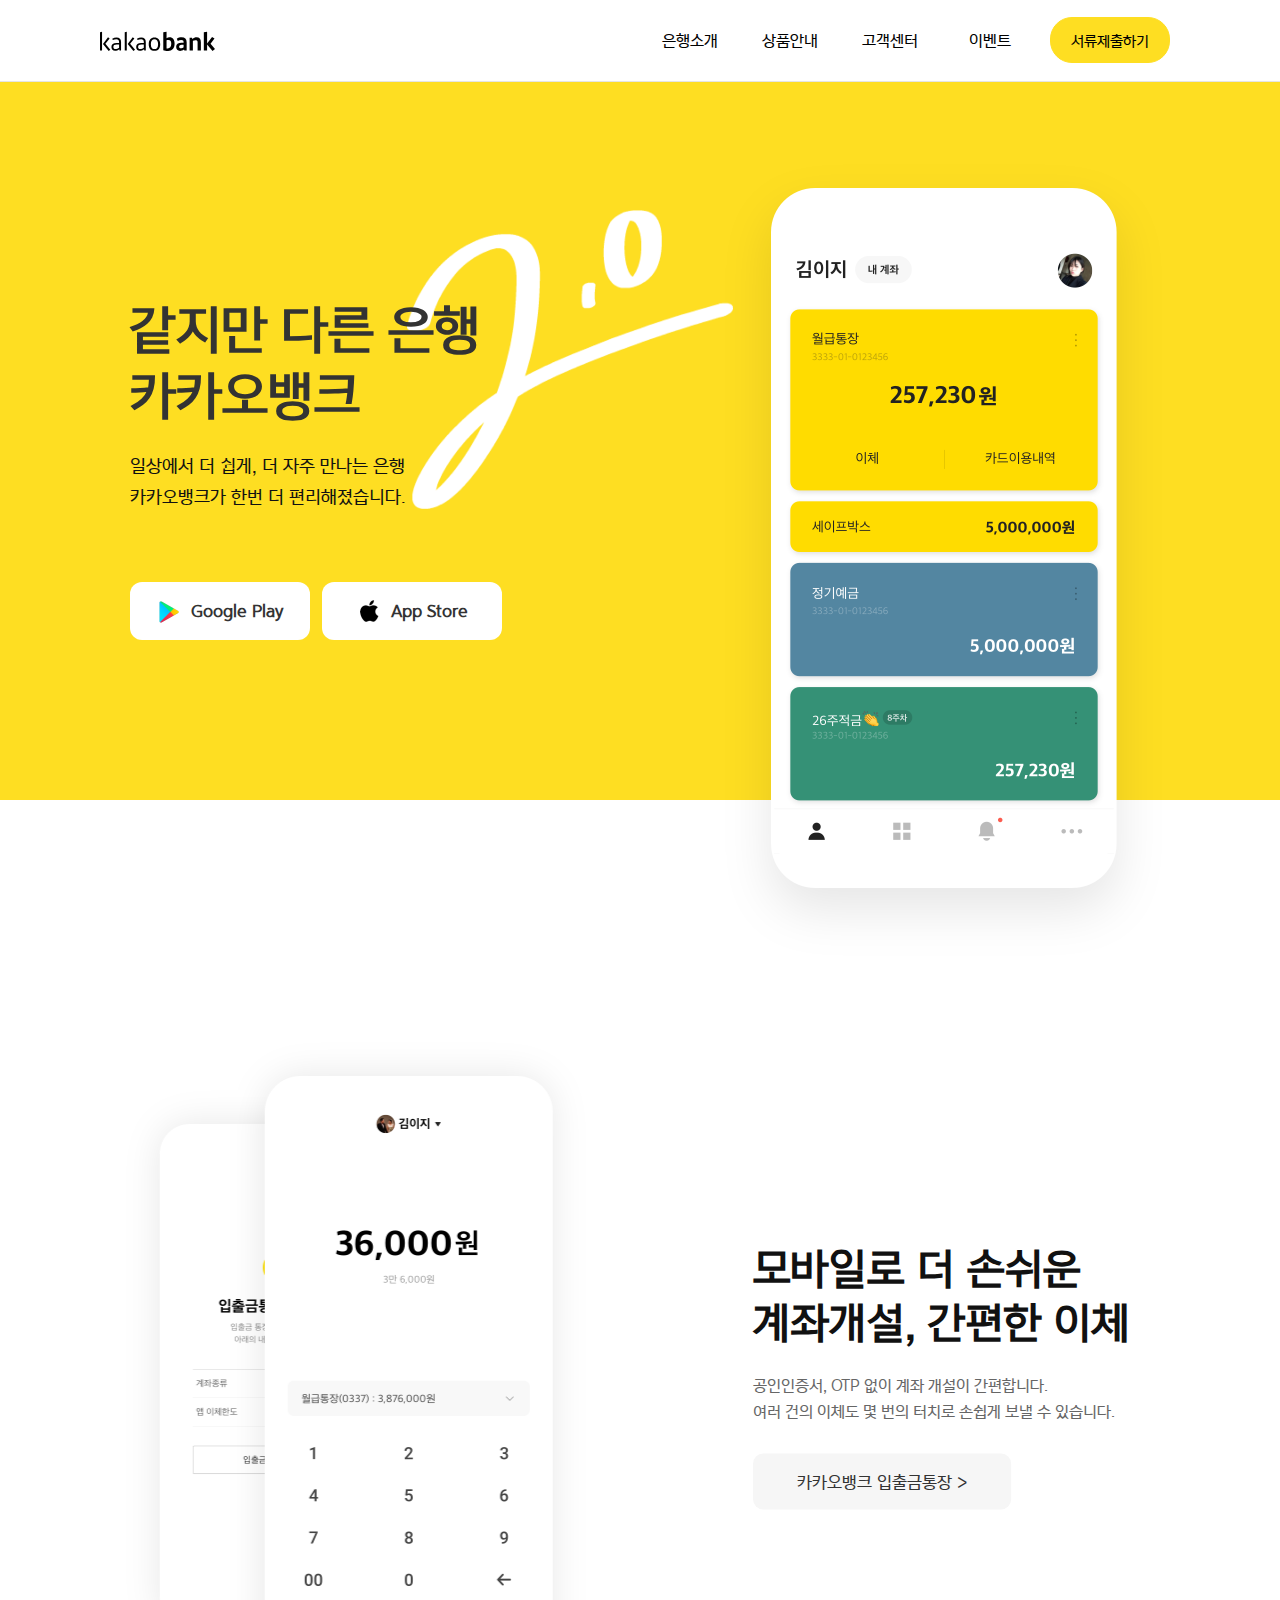
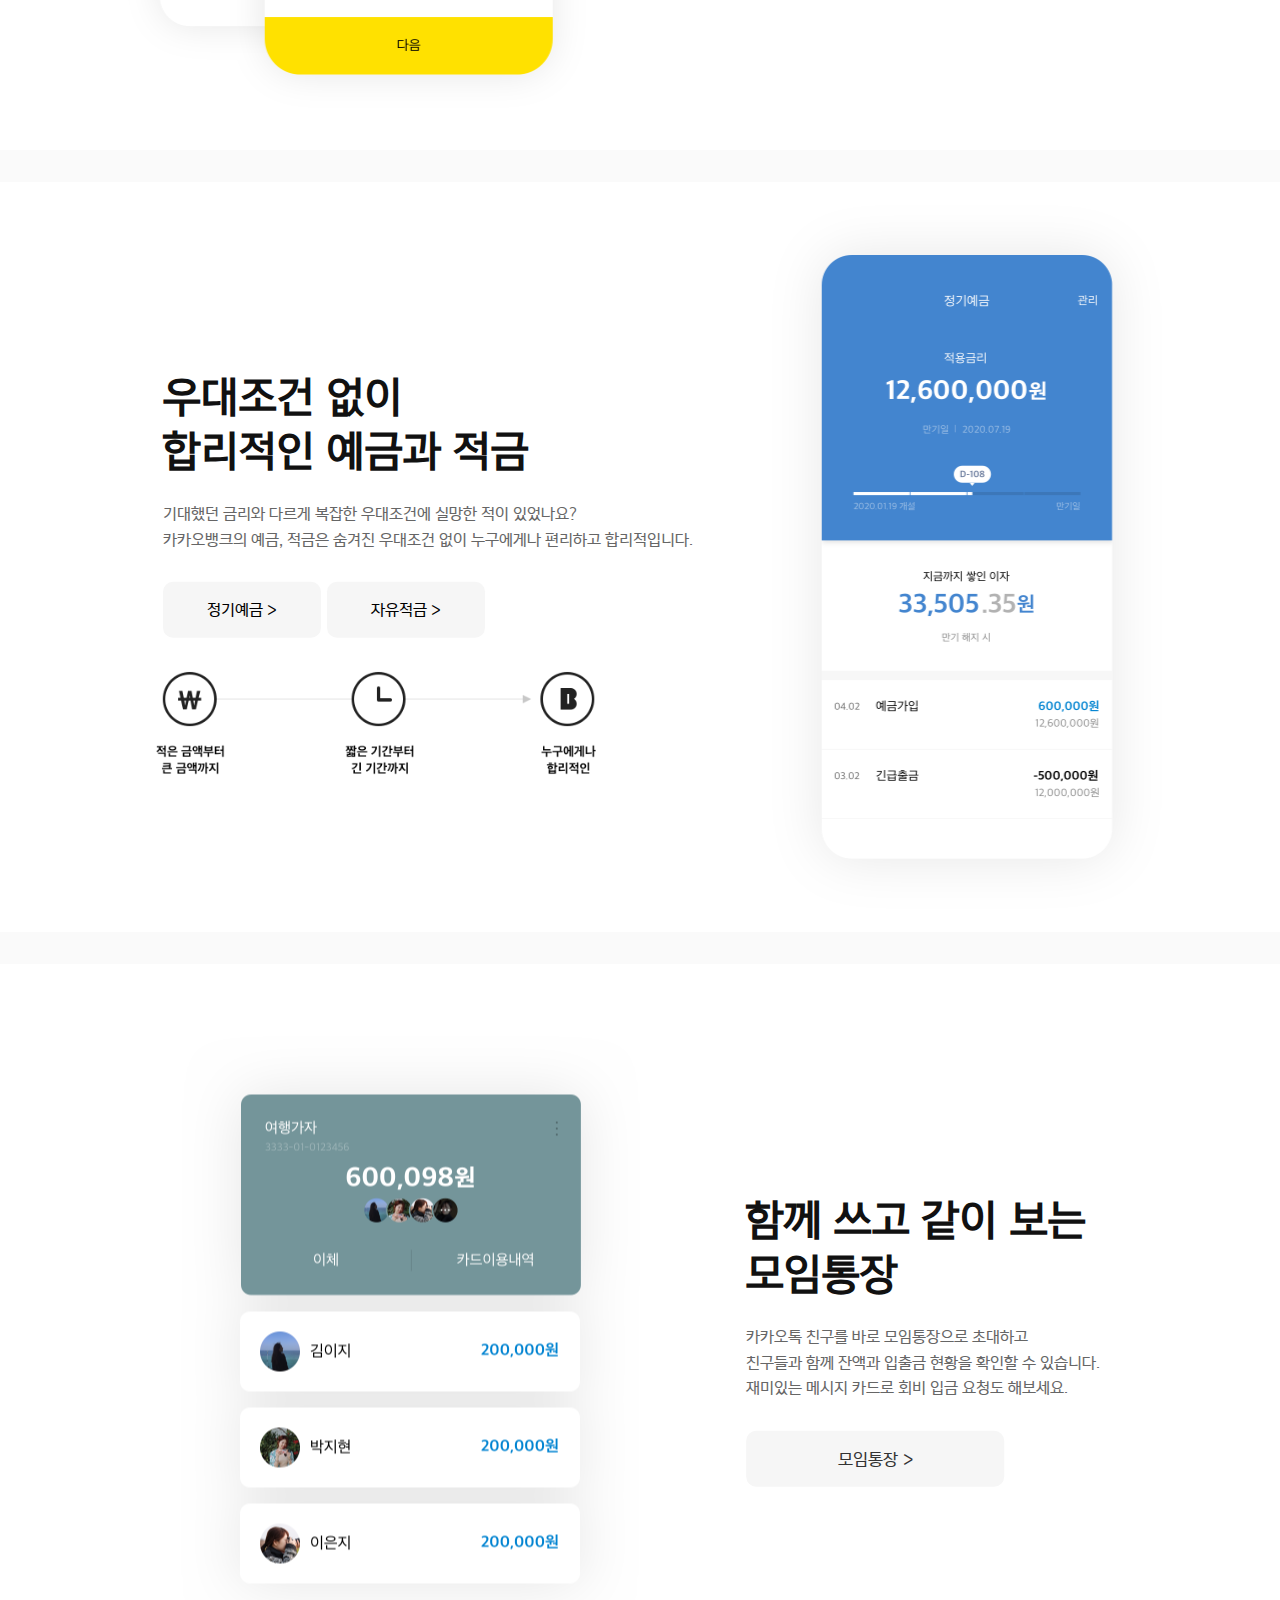
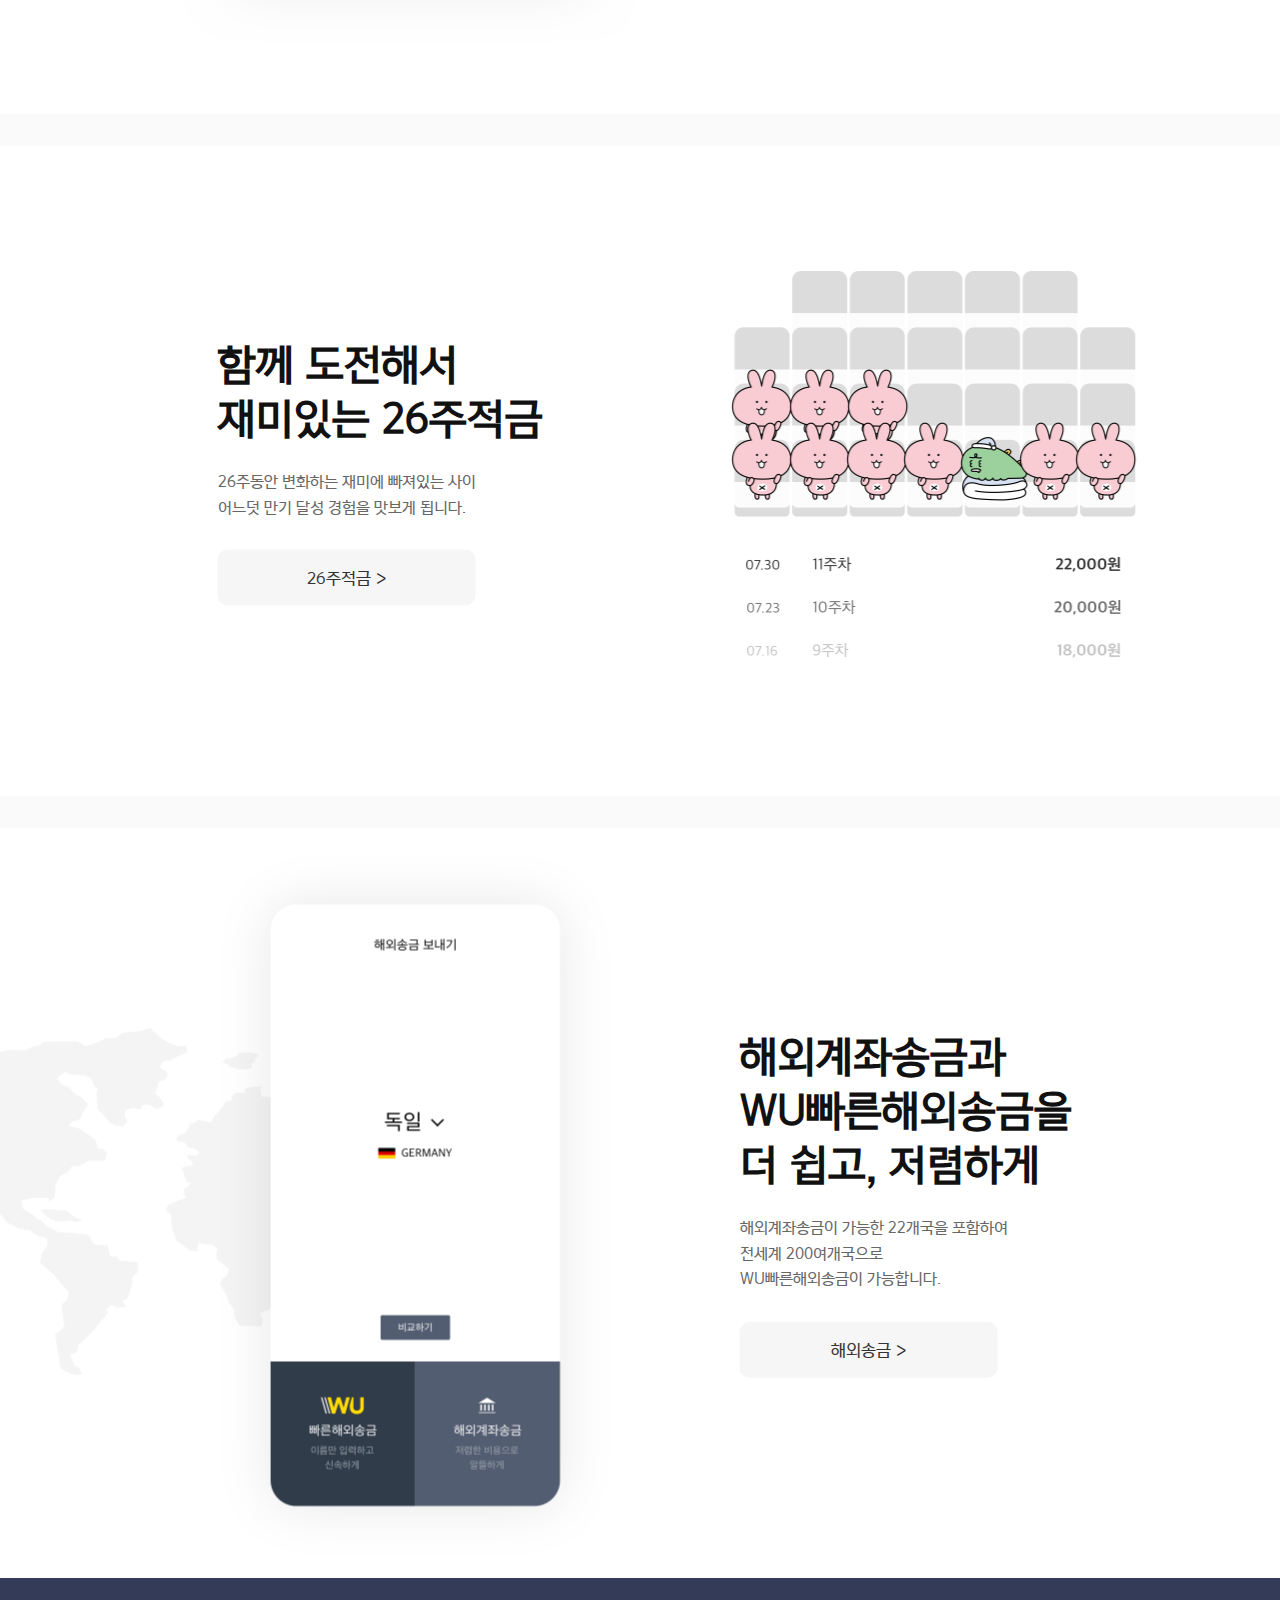
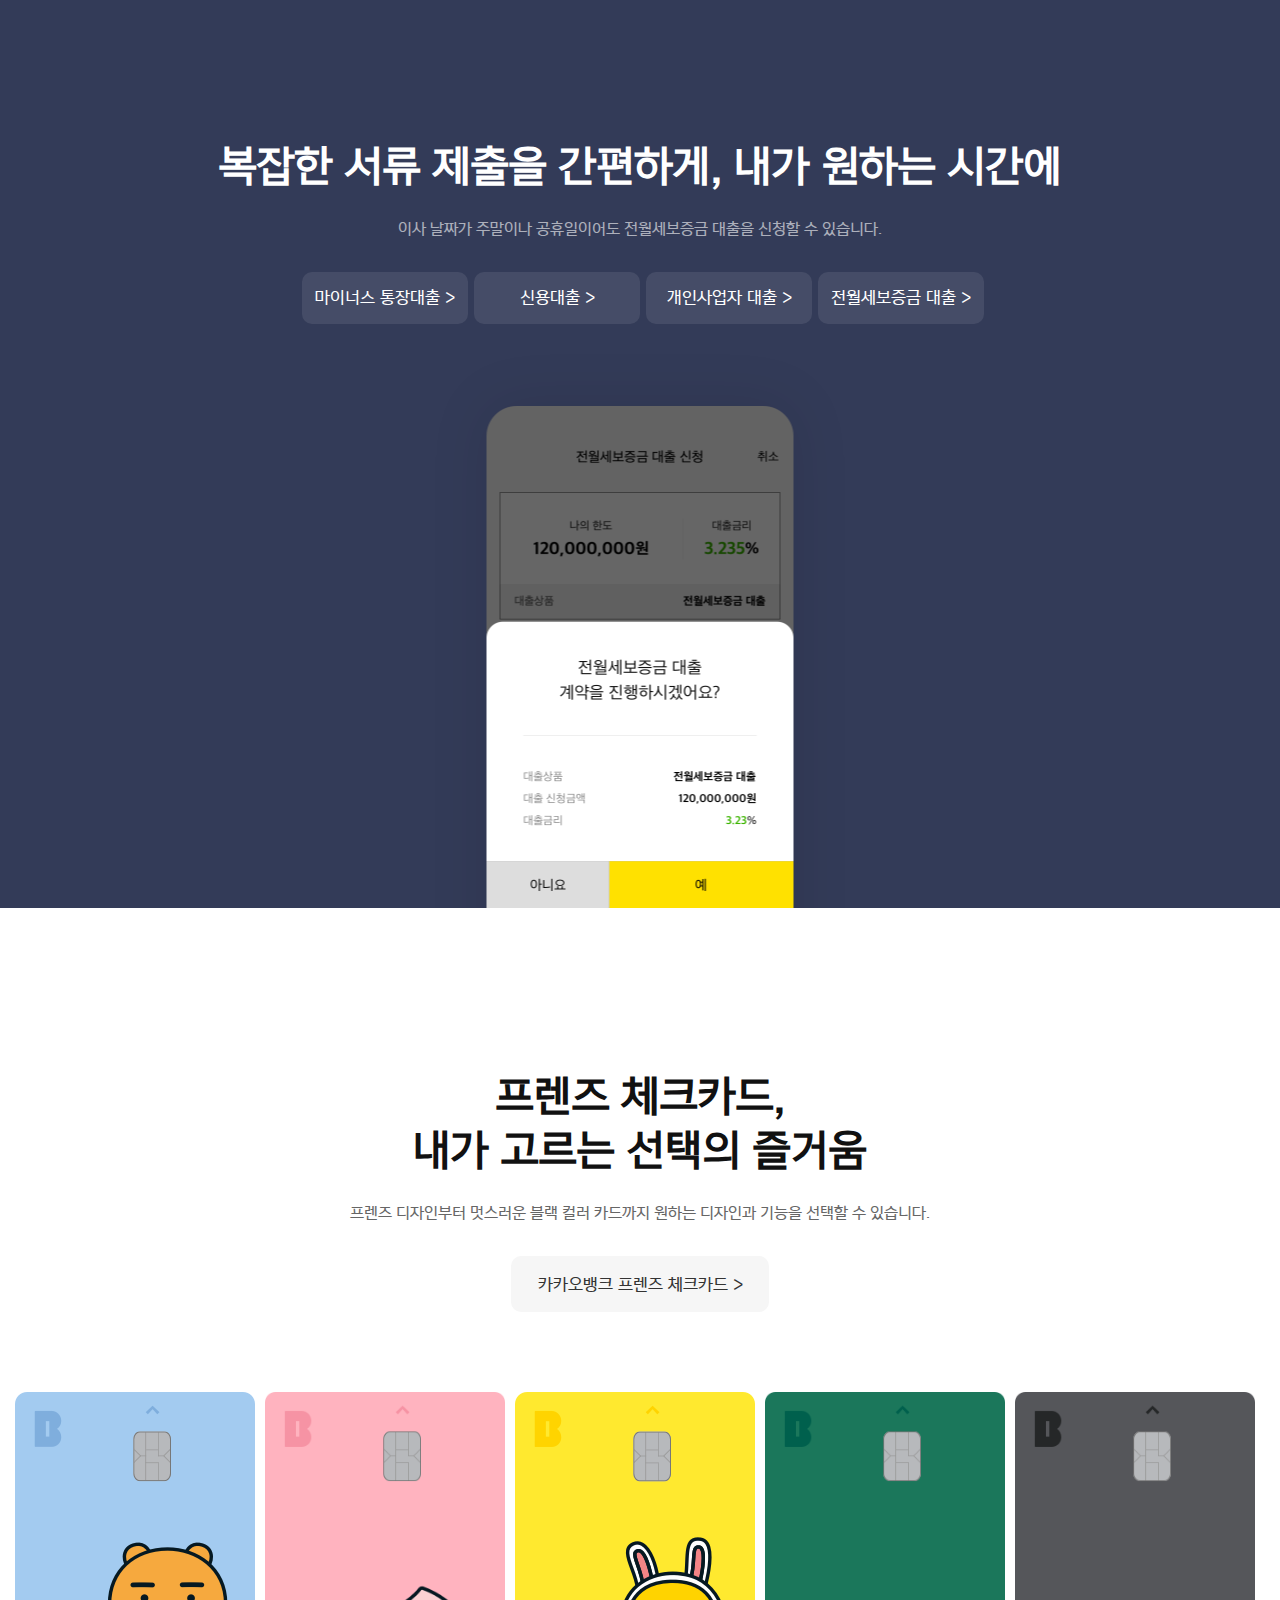
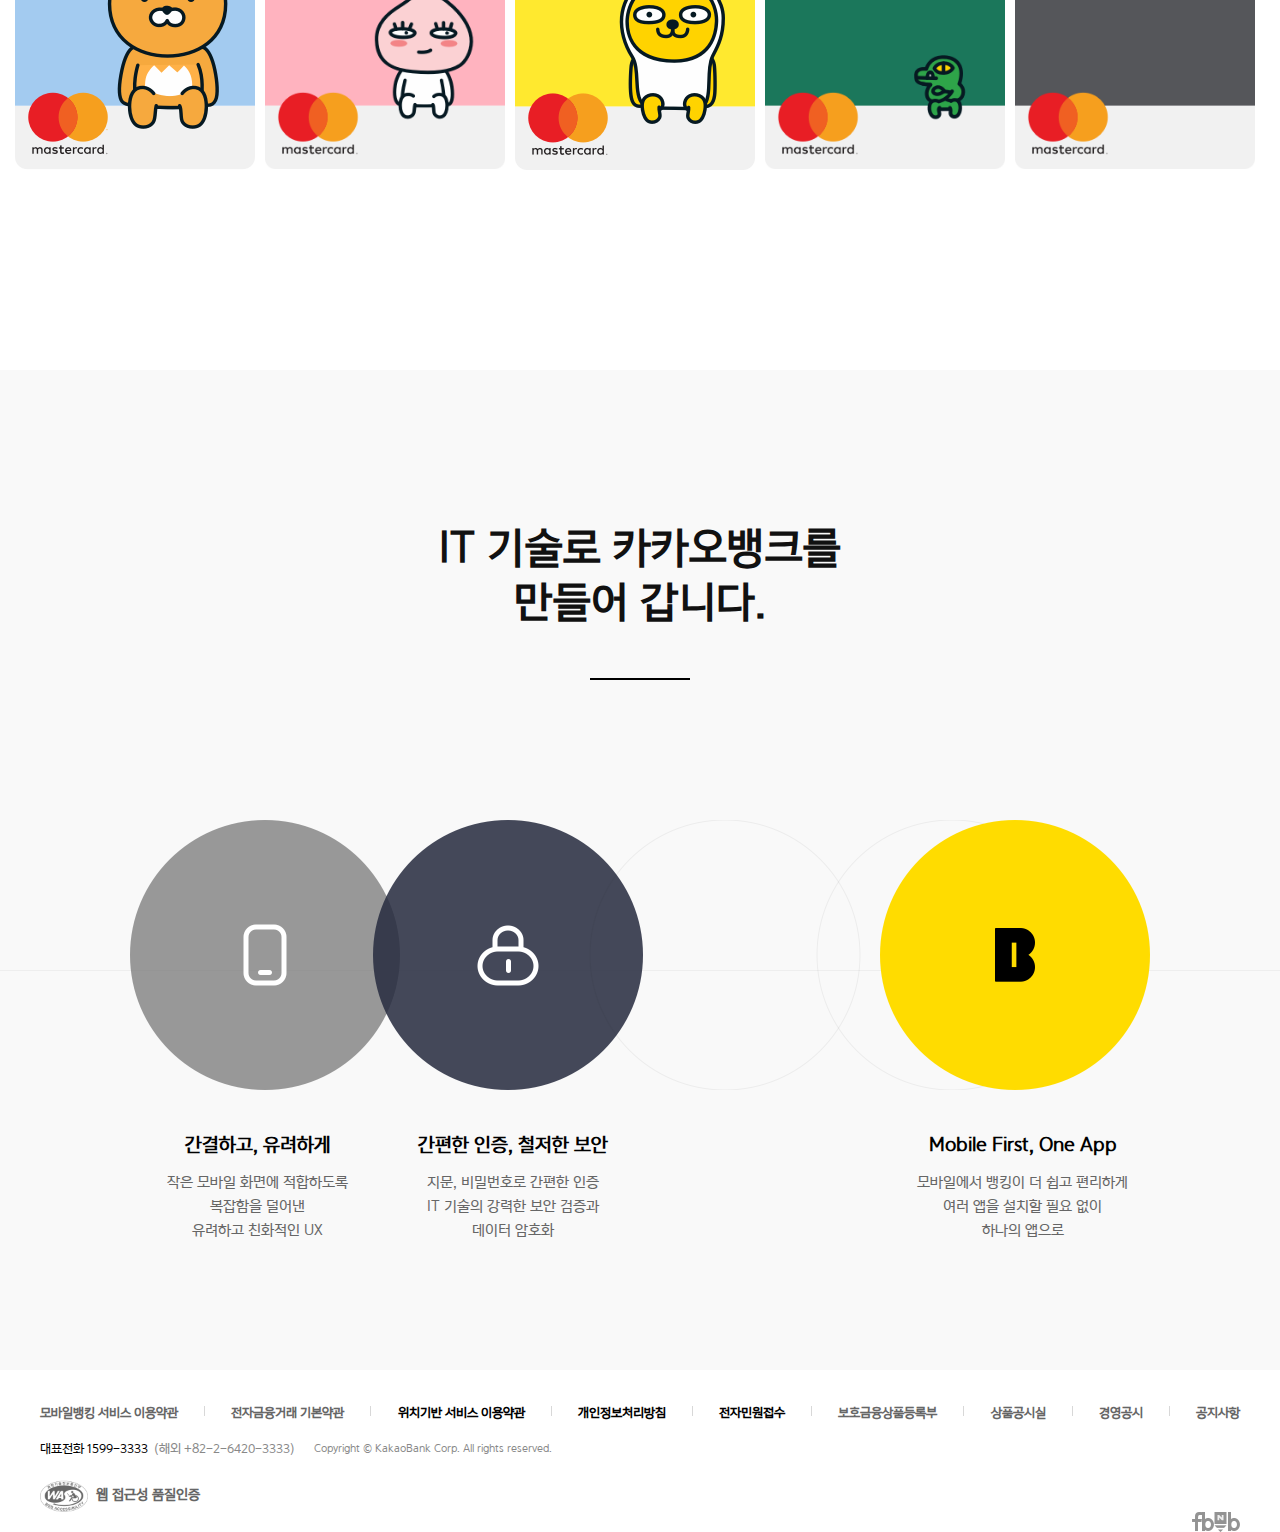
==== commit e4136488: "Add Footer style" ====
--- a/html/index.html
+++ b/html/index.html
@@ -276,13 +276,13 @@
           <h4>
             <a href="https://www.kakaobank.com/Corp/Policy/Service">모바일뱅킹 서비스 이용약관</a>
           </h4>
-    <div class="text-bar"></div>
+          <div class="text-bar"></div>
           <h4>
             <a href="https://www.kakaobank.com/Corp/Policy/EBanking">전자금융거래 기본약관</a>
           </h4>
           <div class="text-bar"></div>
           <h4>
-            <a  class="policy-bold" href="https://www.kakaobank.com/Corp/Policy/LocationService">위치기반 서비스 이용약관</a>
+            <a class="policy-bold" href="https://www.kakaobank.com/Corp/Policy/LocationService">위치기반 서비스 이용약관</a>
           </h4>
           <div class="text-bar"></div>
           <h4>
@@ -290,11 +290,12 @@
           </h4>
           <div class="text-bar"></div>
           <h4>
-            <a class="policy-bold" href="https://www.kakaobank.com/Help/ConsumerProtection/OnlineComplaints/Ask">전자민원접수</a>
-          </h4>
-          <div class="text-bar"></div>
-          <h4>
-            <a  href="https://www.kakaobank.com/Corp/Policy/ProtectedFinancial">보호금융상품등록부</a>
+            <a class="policy-bold"
+              href="https://www.kakaobank.com/Help/ConsumerProtection/OnlineComplaints/Ask">전자민원접수</a>
+          </h4>
+          <div class="text-bar"></div>
+          <h4>
+            <a href="https://www.kakaobank.com/Corp/Policy/ProtectedFinancial">보호금융상품등록부</a>
           </h4>
           <div class="text-bar"></div>
           <h4>
@@ -310,33 +311,35 @@
           </h4>
         </div>
         <ul class="contact">
-          <li>대표전화 1599-3333</li>
-          <li>(해외 +82-2-6420-3333)</li>
-          <li>Copyright © KakaoBank Corp. All rights reserved.</li>
+          <li class="contact-call">대표전화 1599-3333</li>
+          <li class="contact-call2">(해외 +82-2-6420-3333)</li>
+          <li class="copyright">Copyright © KakaoBank Corp. All rights reserved.</li>
         </ul>
 
-        <img src="../img/webaccessibility.png" alt="웹 접근성 품질인증" />웹
-        접근성 품질인증
+        <div class="accessibility">
+          <img class="accessibility-img" src="../img/webaccessibility.png" alt="웹 접근성 품질인증" />
+          <h4>웹 접근성 품질인증</h4>
+        </div>
 
         <div class="access-sns float--right">
           <ul class="access">
             <li>
-              <a href="https://www.facebook.com/kakaobank.official"><img src="" alt="facebook" /></a>
-            </li>
-            <li>
-              <a href="https://blog.kakaobank.com/"><img src="" alt="blog" /></a>
-            </li>
-            <li>
-              <a href="https://post.naver.com/my.nhn?memberNo=37255644&navigationType=push"><img src=""
-                  alt="post" /></a>
-            </li>
-            <li>
-              <a href="https://www.youtube.com/kakaobank"><img src="" alt="youtube" /></a>
-            </li>
-        </div>
-        </ul>
+              <a href="https://www.facebook.com/kakaobank.official"><span class="facebook">페이스북</span></a>
+            </li>
+            <li>
+              <a href="https://blog.kakaobank.com/"><span class="blog">블로그</span></a>
+            </li>
+            <li>
+              <a href="https://post.naver.com/my.nhn?memberNo=37255644&navigationType=push"><span
+                  class="post">포스트</span></a>
+            </li>
+            <li>
+              <a href="https://www.youtube.com/kakaobank"><span class="blog">유튜브</span></a>
+            </li>
+        </div>
       </div>
     </footer>
+
   </div>
 </body>
 
--- a/css/main.css
+++ b/css/main.css
@@ -1,507 +1,506 @@
 /* COMMON */
 html,
 body {
-  font-family: "Yoon 윤고딕", "sans-serif";
+    font-family: "Yoon 윤고딕", "sans-serif";
 }
 
 ::selection {
-  background-color: #fede22;
+    background-color: #fede22;
 }
 
 .body--container {
-  font-size: 15px;
-  font-weight: 400;
-  color: #666;
+    font-size: 15px;
+    font-weight: 400;
+    color: #666;
 }
 
 a {
-  text-decoration: none;
-  cursor: pointer;
+    text-decoration: none;
+    cursor: pointer;
 }
 
 a:hover {
-  text-decoration: underline;
+    text-decoration: underline;
 }
 
 /* FLOAT */
 
 .float--left {
-  float: left;
+    float: left;
 }
 
 .float--right {
-  float: right;
+    float: right;
 }
 
 /* SECTION & INNER */
 .section {
-  position: relative;
+    position: relative;
 }
 
 .section .inner {
-  max-width: 1200px;
-  margin: 0 auto;
-  box-sizing: border-box;
-  position: relative;
+    max-width: 1200px;
+    margin: 0 auto;
+    box-sizing: border-box;
+    position: relative;
 }
 
 /* BUTTON */
 
 .info-btn {
-  display: inline-block;
+    display: inline-block;
 }
 
 .info-btn a {
-  background-color: #f6f6f6;
-  width: 258px;
-  height: 56px;
-  font-size: 16px;
-  line-height: 56px;
-  border-radius: 10px;
-  display: flex;
-  align-items: center;
-  justify-content: center;
-  margin-top: 30px;
+    background-color: #f6f6f6;
+    width: 258px;
+    height: 56px;
+    font-size: 16px;
+    line-height: 56px;
+    border-radius: 10px;
+    display: flex;
+    align-items: center;
+    justify-content: center;
+    margin-top: 30px;
 }
 
 /* HEADER */
 header {
-  position: fixed;
-  left: 0;
-  top: 0;
-  z-index: 1000;
-  width: 100%;
-  background: #fff;
-  height: 81px;
-  border-bottom: 1px solid rgba(0, 0, 0, 0.1);
+    position: fixed;
+    left: 0;
+    top: 0;
+    z-index: 1000;
+    width: 100%;
+    background: #fff;
+    height: 81px;
+    border-bottom: 1px solid rgba(0, 0, 0, 0.1);
 }
 
 header .header-wrap {
-  height: 80px;
-  width: 1080px;
-  margin: 0 auto;
-}
-
-header .menu-group {
-}
+    height: 80px;
+    width: 1080px;
+    margin: 0 auto;
+}
+
+header .menu-group {}
 
 header .logo {
-  line-height: 80px;
+    line-height: 80px;
 }
 
 header .logo a {
-  background: url("../img/logo_black.svg") no-repeat;
-  display: inline-block;
-  width: 116px;
-  height: 20px;
-  font-size: 0;
-  text-indent: -9999px;
-  vertical-align: middle;
+    background: url("../img/logo_black.svg") no-repeat;
+    display: inline-block;
+    width: 116px;
+    height: 20px;
+    font-size: 0;
+    text-indent: -9999px;
+    vertical-align: middle;
 }
 
 header .main-menu {
-  display: flex;
-  align-items: center;
-  line-height: 44px;
-  font-size: 15px;
-  vertical-align: middle;
+    display: flex;
+    align-items: center;
+    line-height: 44px;
+    font-size: 15px;
+    vertical-align: middle;
 }
 
 .main-menu li {
-  display: block;
-  padding: 0 10px;
-  line-height: 80px;
-  min-width: 80px;
-  box-sizing: border-box;
-  display: inline-block;
-  margin: 0 10px;
-  font-size: 15px;
-  text-align: center;
+    display: block;
+    padding: 0 10px;
+    line-height: 80px;
+    min-width: 80px;
+    box-sizing: border-box;
+    display: inline-block;
+    margin: 0 10px;
+    font-size: 15px;
+    text-align: center;
 }
 
 .main-menu li a {
-  color: #000;
-  vertical-align: middle;
+    color: #000;
+    vertical-align: middle;
 }
 
 .main-menu li.submit-btn {
-  display: inline-block;
-  line-height: 44px;
-  height: 46px;
-  font-size: 14px;
-  border-radius: 22px;
-  padding: 0 20px;
-  background: #fede22;
-  border: 1px solid #fede22;
+    display: inline-block;
+    line-height: 44px;
+    height: 46px;
+    font-size: 14px;
+    border-radius: 22px;
+    padding: 0 20px;
+    background: #fede22;
+    border: 1px solid #fede22;
 }
 
 .main-menu li a:hover {
-  text-decoration: underline;
+    text-decoration: underline;
 }
 
 /* VISUAL COMMON*/
 .section-visual {
-  min-width: 1200px;
+    min-width: 1200px;
 }
 
 .intro h2 {
-  font-size: 40px;
-  font-weight: bold;
-  line-height: 1.35;
-  color: #111;
+    font-size: 40px;
+    font-weight: bold;
+    line-height: 1.35;
+    color: #111;
 }
 
 .intro p {
-  margin-top: 24px;
-  font-size: 15px;
-  font-weight: 400;
-  line-height: 1.7;
-  color: #666;
+    margin-top: 24px;
+    font-size: 15px;
+    font-weight: 400;
+    line-height: 1.7;
+    color: #666;
 }
 
 .intro a {
-  color: #333;
+    color: #333;
 }
 
 .intro-divider {
-  width: 100%;
-  height: 32px;
-  background-color: #fafafa;
+    width: 100%;
+    height: 32px;
+    background-color: #fafafa;
 }
 
 /* INTRO 1 */
 
 .intro .intro1 {
-  margin-top: 80px;
-  background-color: #fede22;
+    margin-top: 80px;
+    background-color: #fede22;
 }
 
 .intro .intro1 .intro1-wrap {
-  position: relative;
-  width: 1200px;
-  height: 720px;
-  margin: 0 auto;
+    position: relative;
+    width: 1200px;
+    height: 720px;
+    margin: 0 auto;
 }
 
 .intro .intro1-img {
-  width: 100%;
+    width: 100%;
 }
 
 .intro .intro1 .intro1-wrap .intro1-content {
-  position: absolute;
-  top: 215px;
-  left: 90px;
+    position: absolute;
+    top: 215px;
+    left: 90px;
 }
 
 .intro .intro1 .intro1-wrap .intro1-content h2 {
-  font-size: 49px;
-  line-height: 1.35;
-  color: #333;
+    font-size: 49px;
+    line-height: 1.35;
+    color: #333;
 }
 
 .intro .intro1 .intro1-wrap .intro1-content p {
-  font-size: 17px;
-  line-height: 1.8;
-  color: #111;
+    font-size: 17px;
+    line-height: 1.8;
+    color: #111;
 }
 
 .intro .intro1 .intro1-wrap .intro1-content .intro1-btn-box {
-  display: flex;
-  margin-top: 70px;
+    display: flex;
+    margin-top: 70px;
 }
 
 .intro .intro1 .intro1-wrap .intro1-content .intro1-btn-box a {
-  width: 178px;
-  height: 56px;
-  border: 1px solid rgba(255, 255, 255, 0.3);
-  border-radius: 12px;
-  font-size: 16.2px;
-  font-weight: bold;
-  line-height: 56px;
-  color: #333;
-  background: #fff;
-  text-align: center;
+    width: 178px;
+    height: 56px;
+    border: 1px solid rgba(255, 255, 255, 0.3);
+    border-radius: 12px;
+    font-size: 16.2px;
+    font-weight: bold;
+    line-height: 56px;
+    color: #333;
+    background: #fff;
+    text-align: center;
 }
 
 .intro .intro1 .intro1-wrap .intro1-content .intro1-btn-box a:nth-of-type(1) {
-  margin-right: 12px;
+    margin-right: 12px;
 }
 
 .intro .intro1 .intro1-wrap .intro1-content .intro1-btn-box a .googleplay-icon,
 .intro .intro1 .intro1-wrap .intro1-content .intro1-btn-box a .appstore-icon {
-  display: inline-block;
-  background-image: url("../img/img_kabang_sprite.png");
-  background-size: 420px 390px;
-  width: 24px;
-  height: 24px;
-  vertical-align: middle;
-  margin: -2px 10px 0 0;
+    display: inline-block;
+    background-image: url("../img/img_kabang_sprite.png");
+    background-size: 420px 390px;
+    width: 24px;
+    height: 24px;
+    vertical-align: middle;
+    margin: -2px 10px 0 0;
 }
 
 .intro .intro1 .intro1-wrap .intro1-content .intro1-btn-box a .googleplay-icon {
-  background-position: -341px -292px;
+    background-position: -341px -292px;
 }
 
 .intro .intro1 .intro1-wrap .intro1-content .intro1-btn-box a .appstore-icon {
-  background-position: -371px -292px;
-  margin-top: -4px;
+    background-position: -371px -292px;
+    margin-top: -4px;
 }
 
 /* INTRO 2 */
 
 .intro .intro2 {
-  background-color: #fff;
-  margin-top: 200px;
+    background-color: #fff;
+    margin-top: 200px;
 }
 
 .intro .intro2-wrap {
-  position: relative;
-  width: 100%;
-  height: 750px;
+    position: relative;
+    width: 100%;
+    height: 750px;
 }
 
 .intro .intro2-img {
-  width: 473px;
-  height: 678px;
-  position: absolute;
-  transform: translate(-10%, -50%);
-  top: 50%;
-  right: 50%;
+    width: 473px;
+    height: 678px;
+    position: absolute;
+    transform: translate(-10%, -50%);
+    top: 50%;
+    right: 50%;
 }
 
 .intro .intro2-content {
-  position: absolute;
-  transform: translate(30%, -50%);
-  top: 50%;
-  left: 50%;
+    position: absolute;
+    transform: translate(30%, -50%);
+    top: 50%;
+    left: 50%;
 }
 
 /* INTRO 3 */
 
 .intro .intro3 {
-  background-color: #fff;
+    background-color: #fff;
 }
 
 .intro .intro3-wrap {
-  position: relative;
-  width: 100%;
-  height: 750px;
+    position: relative;
+    width: 100%;
+    height: 750px;
 }
 
 .intro .intro3-img1 {
-  position: absolute;
-  width: 409px;
-  height: 722px;
-  transform: translate(30%, -50%);
-  top: 50%;
-  left: 50%;
+    position: absolute;
+    width: 409px;
+    height: 722px;
+    transform: translate(30%, -50%);
+    top: 50%;
+    left: 50%;
 }
 
 .intro .intro3-img2 {
-  position: absolute;
-  width: 440px;
-  transform: translate(-10%, 110%);
-  top: 50%;
-  right: 50%;
+    position: absolute;
+    width: 440px;
+    transform: translate(-10%, 110%);
+    top: 50%;
+    right: 50%;
 }
 
 .intro .intro3-content {
-  position: absolute;
-  transform: translate(10%, -70%);
-  top: 50%;
-  right: 50%;
+    position: absolute;
+    transform: translate(10%, -70%);
+    top: 50%;
+    right: 50%;
 }
 
 .intro3-btn-box {
-  display: flex;
+    display: flex;
 }
 
 .intro3-btn a {
-  width: 158px;
-  height: 56px;
-  margin-right: 6px;
-  border-radius: 10px;
-  background-color: #f6f6f6;
-  font-size: 15px;
-  line-height: 56px;
-  color: #000;
-  text-align: center;
+    width: 158px;
+    height: 56px;
+    margin-right: 6px;
+    border-radius: 10px;
+    background-color: #f6f6f6;
+    font-size: 15px;
+    line-height: 56px;
+    color: #000;
+    text-align: center;
 }
 
 /* INTRO 4 */
 
 .intro .intro4 {
-  background-color: #fff;
+    background-color: #fff;
 }
 
 .intro .intro4-wrap {
-  position: relative;
-  width: 100%;
-  height: 750px;
+    position: relative;
+    width: 100%;
+    height: 750px;
 }
 
 .intro .intro4-img {
-  position: absolute;
-  width: 459px;
-  height: 607px;
-  transform: translate(0%, -50%);
-  top: 50%;
-  right: 50%;
+    position: absolute;
+    width: 459px;
+    height: 607px;
+    transform: translate(0%, -50%);
+    top: 50%;
+    right: 50%;
 }
 
 .intro .intro4-content {
-  position: absolute;
-  transform: translate(30%, -50%);
-  top: 50%;
-  left: 50%;
+    position: absolute;
+    transform: translate(30%, -50%);
+    top: 50%;
+    left: 50%;
 }
 
 /* INTRO 5 */
 
 .intro .intro5 {
-  background-color: #fff;
+    background-color: #fff;
 }
 
 .intro .intro5-wrap {
-  position: relative;
-  width: 100%;
-  height: 650px;
+    position: relative;
+    width: 100%;
+    height: 650px;
 }
 
 .intro .intro5-img {
-  position: absolute;
-  width: 492px;
-  height: 408px;
-  transform: translate(10%, -50%);
-  top: 50%;
-  left: 50%;
+    position: absolute;
+    width: 492px;
+    height: 408px;
+    transform: translate(10%, -50%);
+    top: 50%;
+    left: 50%;
 }
 
 .intro .intro5-content {
-  position: absolute;
-  transform: translate(-30%, -50%);
-  top: 50%;
-  right: 50%;
+    position: absolute;
+    transform: translate(-30%, -50%);
+    top: 50%;
+    right: 50%;
 }
 
 /* INTRO 6 */
 
 .intro .intro6 {
-  background-color: #fff;
+    background-color: #fff;
 }
 
 .intro .intro6-wrap {
-  position: relative;
-  width: 100%;
-  height: 750px;
+    position: relative;
+    width: 100%;
+    height: 750px;
 }
 
 .intro .intro6-img1 {
-  position: absolute;
-  width: 650px;
-  top: 200px;
-  left: -120px;
+    position: absolute;
+    width: 650px;
+    top: 200px;
+    left: -120px;
 }
 
 .intro .intro6-img2 {
-  position: absolute;
-  width: 408px;
-  height: 715px;
-  transform: translate(-5%, -50%);
-  top: 50%;
-  right: 50%;
+    position: absolute;
+    width: 408px;
+    height: 715px;
+    transform: translate(-5%, -50%);
+    top: 50%;
+    right: 50%;
 }
 
 .intro .intro6-content {
-  position: absolute;
-  transform: translate(30%, -50%);
-  top: 50%;
-  left: 50%;
+    position: absolute;
+    transform: translate(30%, -50%);
+    top: 50%;
+    left: 50%;
 }
 
 /* INTRO 7 */
 
 .intro .intro7 {
-  background-color: #333b58;
+    background-color: #333b58;
 }
 
 .intro .intro7-wrap {
-  position: relative;
-  width: 100%;
-  height: 930px;
+    position: relative;
+    width: 100%;
+    height: 930px;
 }
 
 .intro .intro7-img {
-  position: absolute;
-  width: 429px;
-  height: 563px;
-  transform: translateX(-50%);
-  bottom: 0;
-  left: 50%;
+    position: absolute;
+    width: 429px;
+    height: 563px;
+    transform: translateX(-50%);
+    bottom: 0;
+    left: 50%;
 }
 
 .intro .intro7-content {
-  text-align: center;
-  padding-top: 160px;
+    text-align: center;
+    padding-top: 160px;
 }
 
 .intro .intro7-content h2 {
-  color: #fff;
-  font-weight: 600;
-  font-size: 40px;
-  line-height: 1.35;
+    color: #fff;
+    font-weight: 600;
+    font-size: 40px;
+    line-height: 1.35;
 }
 
 .intro .intro7-content p {
-  color: #fff;
-  font-weight: 200;
-  opacity: 60%;
-  margin-top: 24px;
-  font-size: 15px;
+    color: #fff;
+    font-weight: 200;
+    opacity: 60%;
+    margin-top: 24px;
+    font-size: 15px;
 }
 
 .intro .intro7-btn-box {
-  display: flex;
-  align-items: center;
-  justify-content: center;
+    display: flex;
+    align-items: center;
+    justify-content: center;
 }
 
 .intro .intro7-btn a {
-  width: 166px;
-  height: 52px;
-  border-radius: 10px;
-  background-color: rgba(255, 255, 255, 0.09);
-  margin-left: 6px;
-  font-size: 16px;
-  line-height: 51px;
-  color: #fff;
-  text-align: cente;
+    width: 166px;
+    height: 52px;
+    border-radius: 10px;
+    background-color: rgba(255, 255, 255, 0.09);
+    margin-left: 6px;
+    font-size: 16px;
+    line-height: 51px;
+    color: #fff;
+    text-align: cente;
 }
 
 /* INTRO 8 */
 
 .intro .intro8 {
-  background-color: #fff;
+    background-color: #fff;
 }
 
 .intro .intro8-wrap {
-  height: 1062px;
+    height: 1062px;
 }
 
 .intro .intro8-content {
-  text-align: center;
-  padding-top: 160px;
+    text-align: center;
+    padding-top: 160px;
 }
 
 .intro .intro8 .intro8-btn {
-  margin-left: 50%;
+    margin-left: 50%;
 }
 
 .intro .intro8-img-box {
-  display: flex;
-  margin-top: 80px;
-  align-items: center;
-  justify-content: center;
+    display: flex;
+    margin-top: 80px;
+    align-items: center;
+    justify-content: center;
 }
 
 .intro .intro8-img1,
@@ -509,134 +508,200 @@
 .intro8-img3,
 .intro8-img4,
 .intro8-img5 {
-  width: 240px;
-  padding-right: 10px;
+    width: 240px;
+    padding-right: 10px;
 }
 
 /* INTRO 9 */
 
 .intro9 {
-  background-color: #f9f9f9;
+    background-color: #f9f9f9;
 }
 
 .intro .intro9-wrap {
-  position: relative;
-  height: 1000px;
+    position: relative;
+    height: 1000px;
 }
 
 .intro .intro9-content {
-  text-align: center;
-  padding-top: 150px;
+    text-align: center;
+    padding-top: 150px;
 }
 
 .intro .intro9 .content-bar {
-  width: 100px;
-  height: 2px;
-  background-color: #000;
-  margin: 50px auto 140px;
+    width: 100px;
+    height: 2px;
+    background-color: #000;
+    margin: 50px auto 140px;
 }
 
 .intro .intro9-img {
-  position: relative;
-  z-index: 100;
-  display: block;
-  margin: 0 auto;
-  width: 1020px;
+    position: relative;
+    z-index: 100;
+    display: block;
+    margin: 0 auto;
+    width: 1020px;
 }
 
 .intro .intro9 .image-bar {
-  position: absolute;
-  top: 600px;
-  display: block;
-  width: 100%;
-  height: 1px;
-  background-color: #eee;
+    position: absolute;
+    top: 600px;
+    display: block;
+    width: 100%;
+    height: 1px;
+    background-color: #eee;
 }
 
 .intro .intro9-subtitle {
-  width: 1020px;
-  margin: 0 auto;
-  display: flex;
-  margin-top: 45px;
+    width: 1020px;
+    margin: 0 auto;
+    display: flex;
+    margin-top: 45px;
 }
 
 .intro .intro9-subtitle-1,
 .intro9-subtitle-2,
 .intro9-subtitle-3,
 .intro9-subtitle-4 {
-  width: 25%;
+    width: 25%;
 }
 
 .intro .intro9 h3 {
-  font-size: 18px;
-  color: #000;
-  font-weight: bold;
-  text-align: center;
+    font-size: 18px;
+    color: #000;
+    font-weight: bold;
+    text-align: center;
 }
 
 .intro .intro9 p {
-  display: block;
-  font-size: 14px;
-  line-height: 24px;
-  text-align: center;
-  color: #666;
-  font-weight: 200;
-  margin-top: 17px;
+    display: block;
+    font-size: 14px;
+    line-height: 24px;
+    text-align: center;
+    color: #666;
+    font-weight: 200;
+    margin-top: 17px;
 }
 
 /* FOOTER */
 
 footer .section {
-  background-color: #eee;
+    background-color: #eee;
+    width: 1080px;
 }
 
 .policy {
-  display: flex;
-  align-items: center;
-  justify-content: space-between;
+    display: flex;
+    width: 100%;
+    align-items: center;
+    justify-content: space-between;
 }
 
 .policy h4 {
-  display: block;
-  padding: 37px 0 12px;
-  font-size: 12px;
-  border-right: #d8d8d8;
+    display: block;
+    padding: 37px 0 12px;
+    font-size: 12px;
+    border-right: #d8d8d8;
 }
 
 .policy .policy-bold {
-  color: #000;
-  font-weight: bold;
+    color: #000;
+    font-weight: bold;
 }
 
 .policy h4 a {
-  color: #666;
+    color: #666;
 }
 
 .policy .text-bar {
-  width: 1px;
-  height: 10px;
-  margin: 20px 15px 0;
-  background-color: #d8d8d8;
+    width: 1px;
+    height: 10px;
+    margin: 20px 15px 0;
+    background-color: #d8d8d8;
 }
 
 .contact {
-  display: flex;
-  color: #666;
-  font-size: 12px;
+    display: flex;
+    margin-top: 12px;
+    color: #666;
+    font-size: 12px;
 }
 
 .contact li {
-  display: block;
+    display: block;
+}
+
+.contact .contact-call {
+    color: #000;
+}
+
+.contact .contact-call2 {
+    padding: 0 19px 0 6px;
+    font-weight: 200;
+    color: #888;
+}
+
+.contact .copyright {
+    font-size: smaller;
+    color: #888;
+}
+
+.accessibility {
+    display: flex;
+    align-items: center;
+    justify-content: flex-start;
+    margin-top: 15px;
+}
+
+.accessibility h4 {
+    font-size: 13px;
+    font-weight: 600;
+    color: #666;
+    margin-top: 7px;
+    margin-left: 8px;
+}
+
+.accessibility-img {
+    margin-top: 10px;
+    width: 48px;
+    height: 32px;
 }
 
 .access {
-  display: flex;
-}
-
-.access li {
-}
-
-.access .access-sns {
-  display: block;
-  font-size: 0;
-}
+    display: flex;
+    font-size: 0;
+}
+
+.access li {}
+
+.access .facebook,
+.blog,
+.post,
+.youtube {
+    display: block;
+    background-image: url(../img/img_kabang_sprite.png);
+    background-size: 420px 390px;
+    height: 20px;
+    margin: 0 auto;
+}
+
+.access .facebook {
+    width: 10px;
+    background-position: -120px -360px;
+}
+
+.access .blog {
+    width: 12px;
+    background-position: -140px -360px;
+}
+
+.access .post {
+    width: 14px;
+    background-position: -389px -360px;
+}
+
+.access .youtube {
+    width: 23px;
+    margin-top: 2px;
+    background-position: -160px -360px;
+}